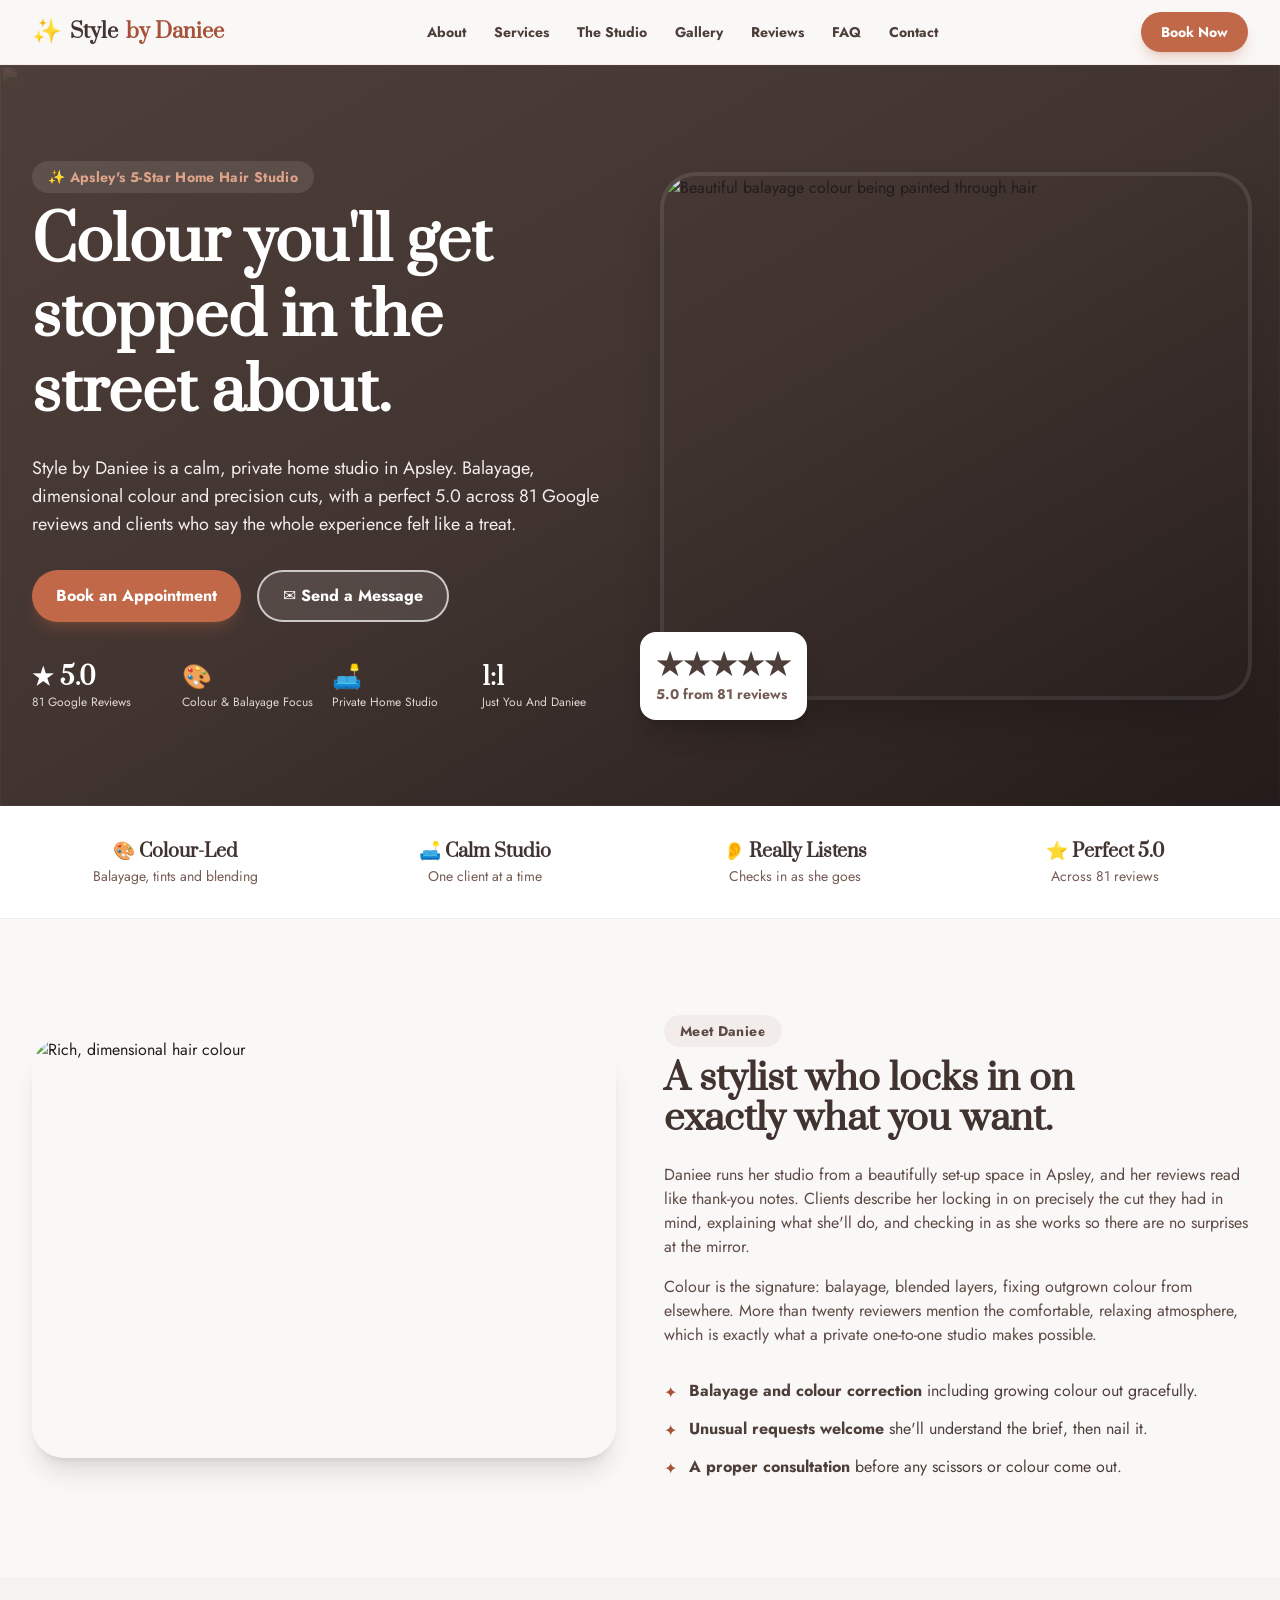
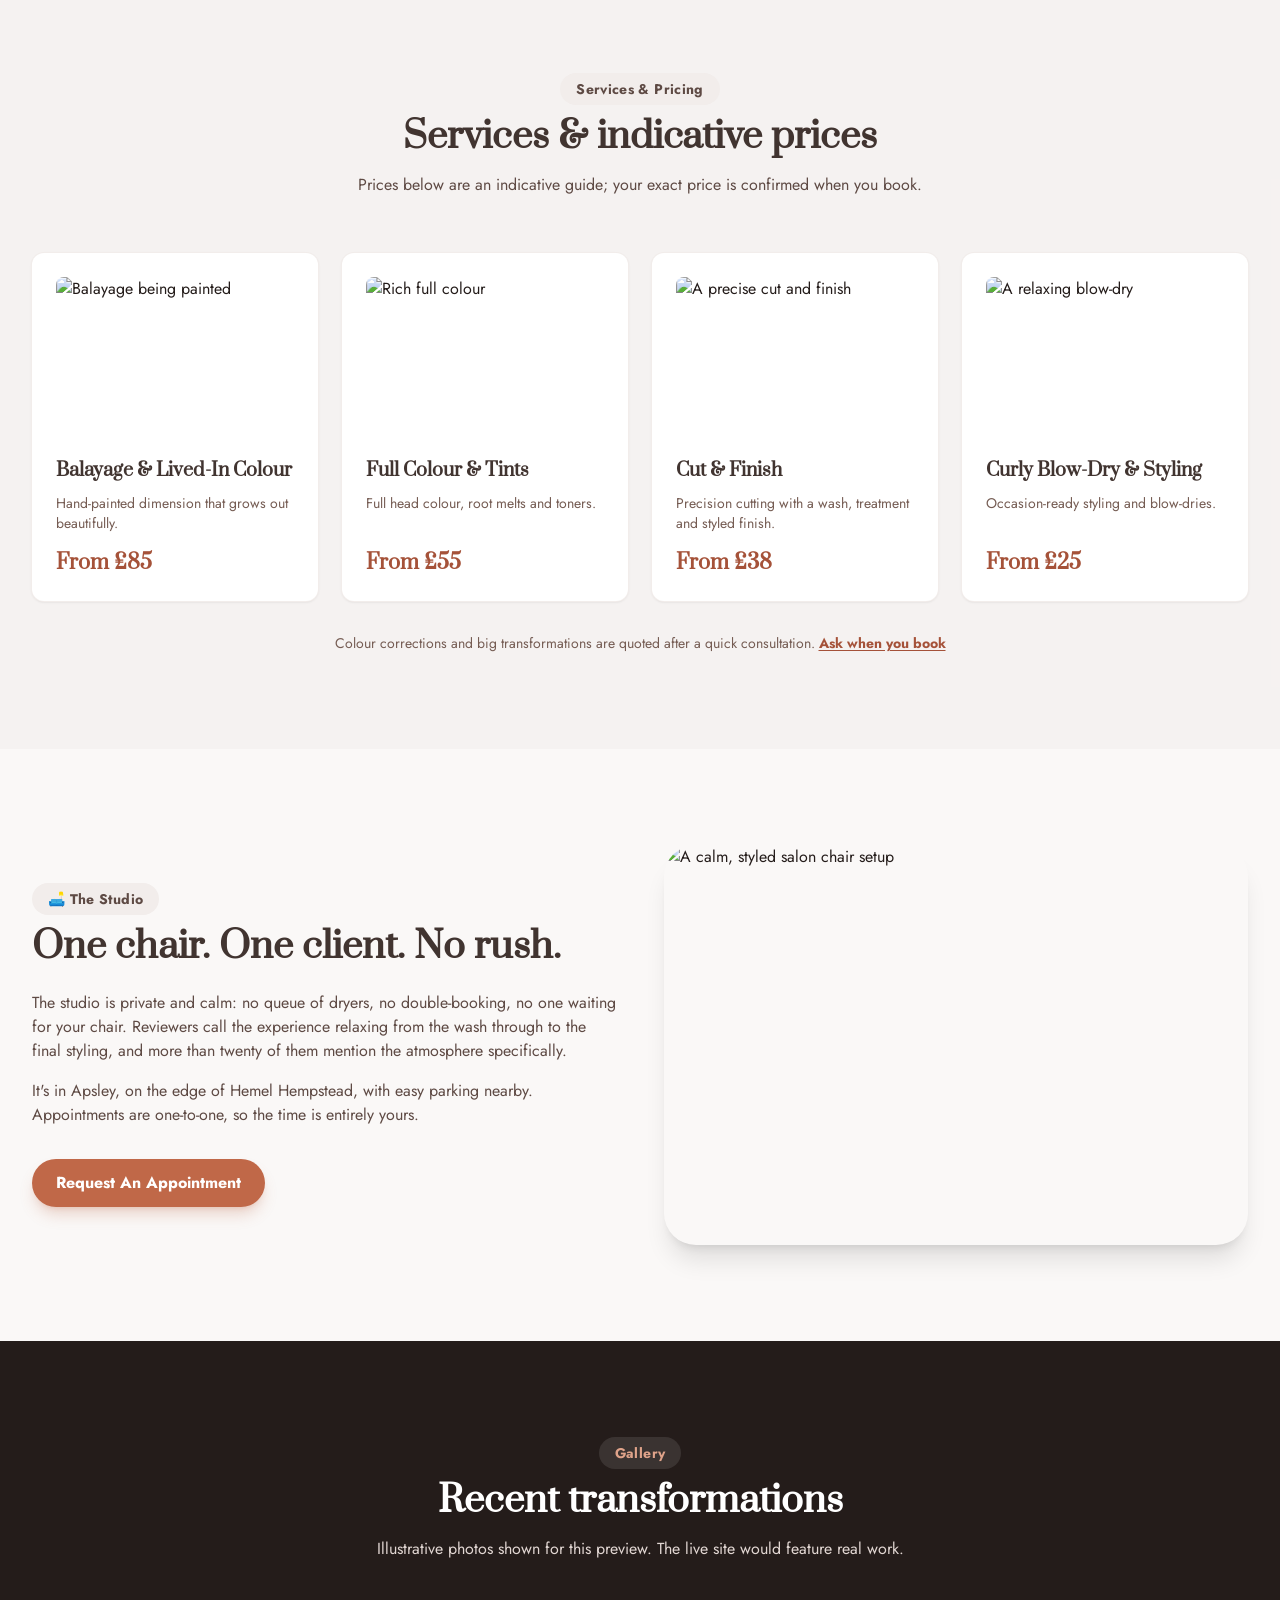
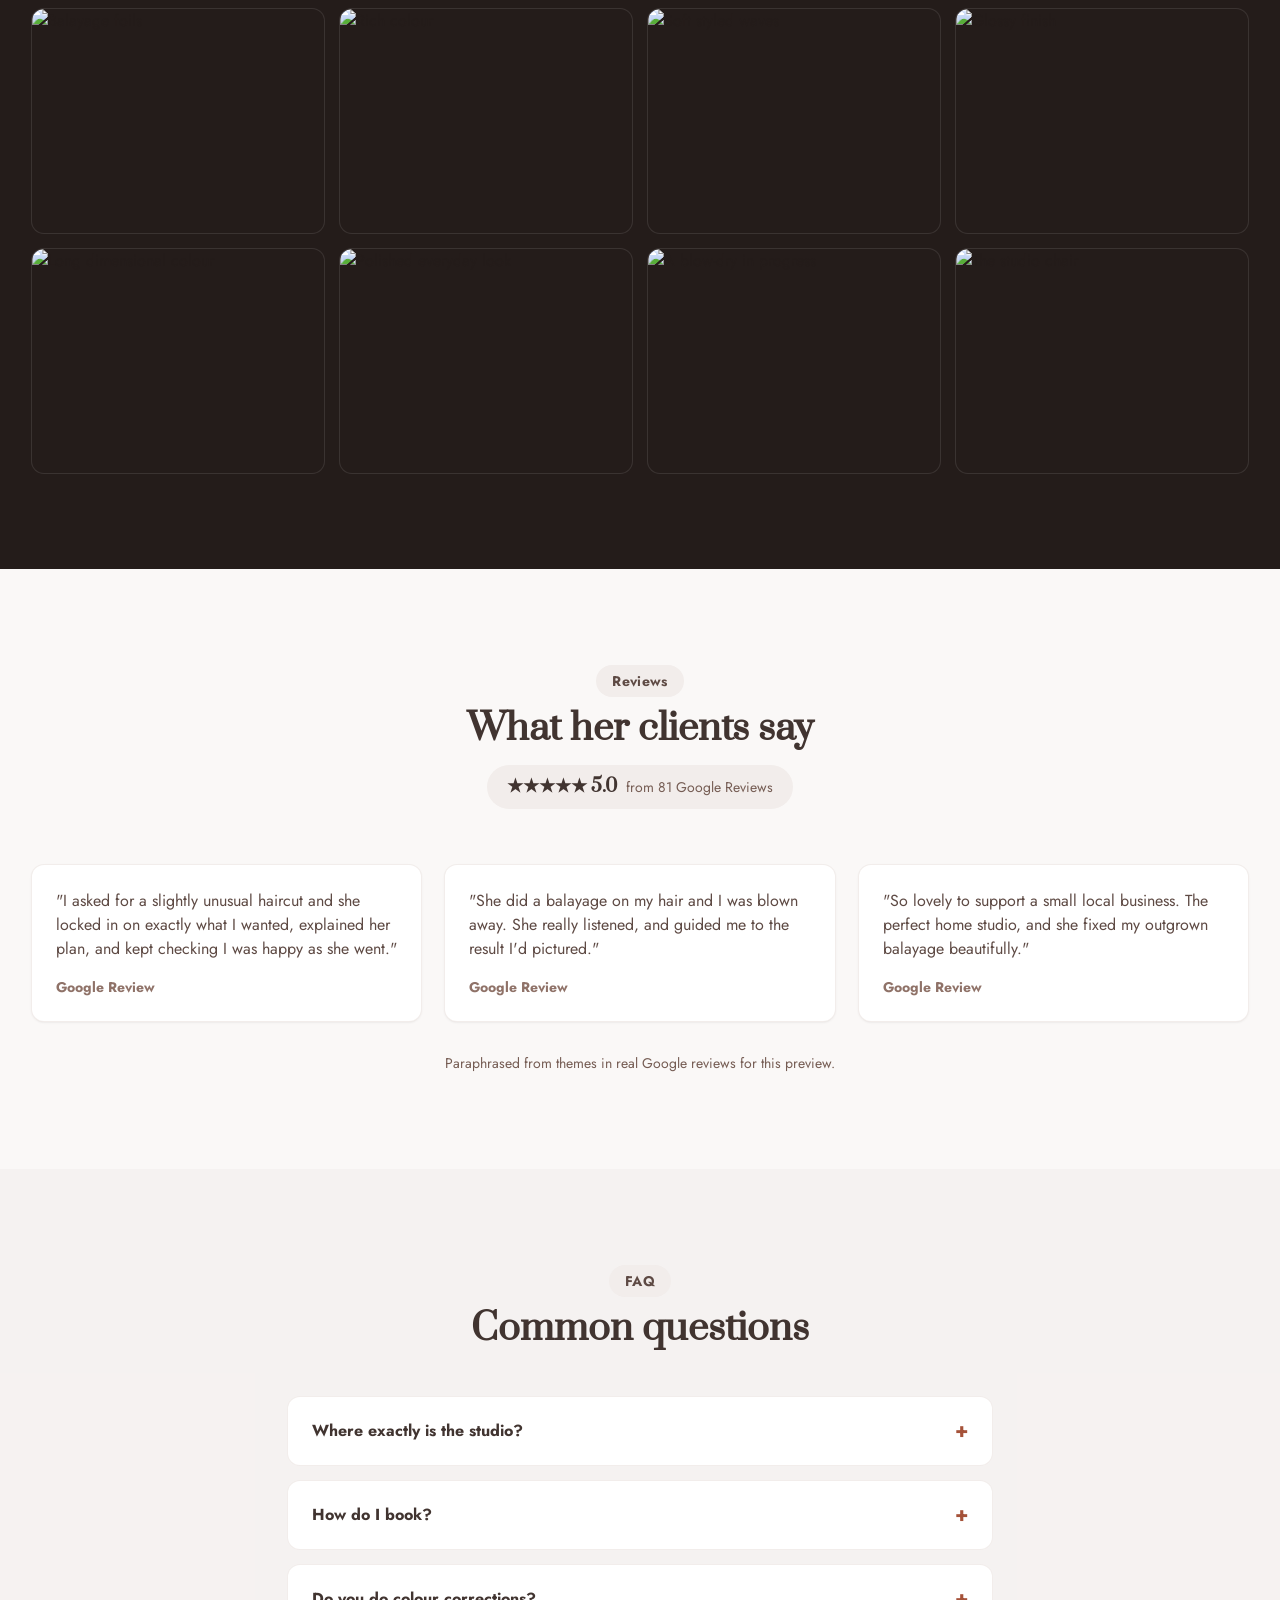
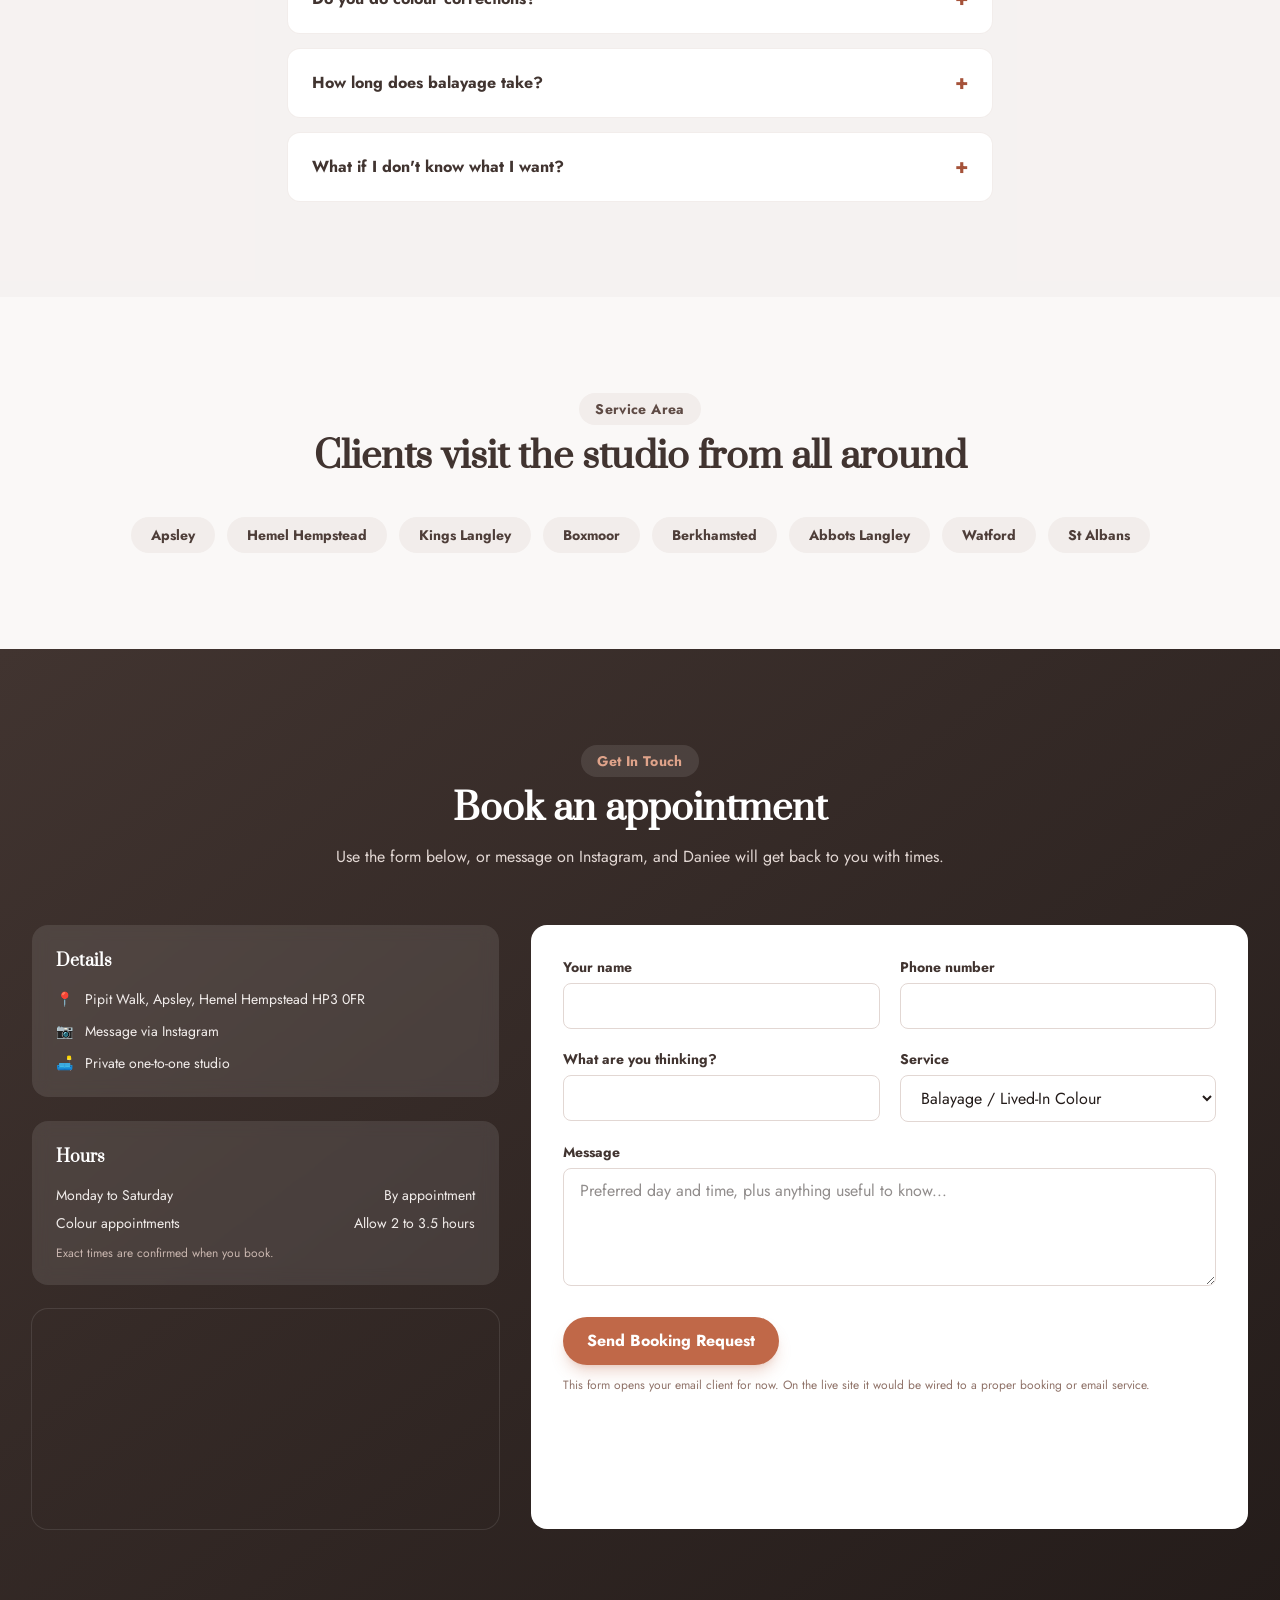
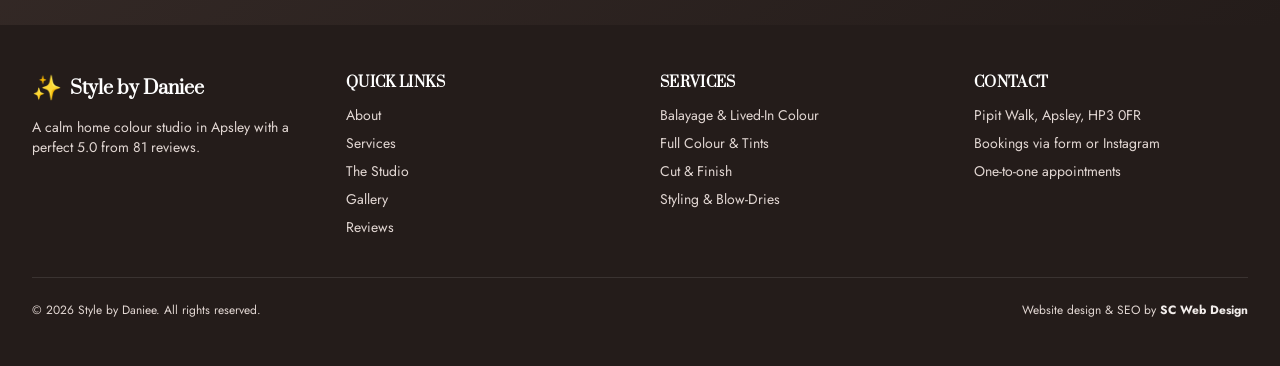
==== index.html @ 9a3f023f "style-by-daniee-hemel-site spec site: production and preview" ====
<!DOCTYPE html>
<html lang="en-GB">
<head>
<meta charset="UTF-8">
<meta name="viewport" content="width=device-width, initial-scale=1.0, viewport-fit=cover">
<meta name="theme-color" content="#faf8f7">
<title>Style by Daniee | Colour & Balayage Studio | Apsley, Hemel Hempstead</title>
<meta name="description" content="Style by Daniee is a calm home hair studio in Apsley, Hemel Hempstead. Balayage, colour and precision cuts with a perfect 5.0 from 81 Google reviews. Book your appointment.">
<link rel="canonical" href="https://www.stylebydaniee.co.uk/">

<meta property="og:type" content="business.business">
<meta property="og:title" content="Style by Daniee | Colour & Balayage Studio | Apsley, Hemel Hempstead">
<meta property="og:description" content="Style by Daniee is a calm home hair studio in Apsley, Hemel Hempstead. Balayage, colour and precision cuts with a perfect 5.0 from 81 Google reviews. Book your appointment.">
<meta property="og:image" content="https://images.unsplash.com/photo-1562322140-8baeececf3df?fm=jpg&q=80&w=1200&auto=format&fit=crop">
<meta property="og:url" content="https://www.stylebydaniee.co.uk/">
<meta property="og:locale" content="en_GB">
<meta property="og:site_name" content="Style by Daniee">
<meta name="twitter:card" content="summary_large_image">

<meta name="robots" content="index, follow">
<meta name="geo.placename" content="Hemel Hempstead">

<link rel="icon" href="data:image/svg+xml,%3Csvg xmlns='http://www.w3.org/2000/svg' viewBox='0 0 100 100'%3E%3Ctext y='.9em' font-size='90'%3E&#x2728;%3C/text%3E%3C/svg%3E">

<link rel="preconnect" href="https://fonts.googleapis.com">
<link rel="preconnect" href="https://fonts.gstatic.com" crossorigin>
<link href="https://fonts.googleapis.com/css2?family=Prata&family=Jost:wght@400;500;600&display=swap" rel="stylesheet">

<link rel="stylesheet" href="css/style.css">

<script type="application/ld+json">
{
  "@context": "https://schema.org",
  "@type": "LocalBusiness",
  "name": "Style by Daniee",
  "description": "Home hair studio in Apsley, Hemel Hempstead, specialising in balayage, colour and precision cutting.",
  "image": "https://images.unsplash.com/photo-1562322140-8baeececf3df?fm=jpg&q=80&w=1200&auto=format&fit=crop",
  "@id": "https://www.stylebydaniee.co.uk/",
  "url": "https://www.stylebydaniee.co.uk/",
  "priceRange": "££",
  "address": {
    "@type": "PostalAddress",
    "streetAddress": "Pipit Walk, Apsley",
    "addressLocality": "Hemel Hempstead",
    "addressRegion": "Hertfordshire",
    "postalCode": "HP3 0FR",
    "addressCountry": "GB"
  },
  "aggregateRating": {
    "@type": "AggregateRating",
    "ratingValue": "5.0",
    "reviewCount": "81"
  }
}
</script>
</head>
<body class="bg-brand-50 text-brand-950 antialiased">

<a href="#main" class="sr-only focus:not-sr-only focus:absolute focus:z-50 focus:m-3 focus:rounded-lg focus:bg-white focus:px-4 focus:py-2 focus:text-brand-700 focus:shadow-lg">Skip to content</a>

<header id="site-header" class="sticky top-0 z-40 border-b border-brand-100/80 bg-brand-50/90 backdrop-blur transition-shadow">
  <div class="mx-auto flex max-w-7xl items-center justify-between px-4 py-3 sm:px-6 lg:px-8">
    <a href="#main" class="flex items-center gap-2 font-display text-lg font-bold text-brand-900 sm:text-xl">
      <span aria-hidden="true" class="text-2xl">✨</span>
      Style <span class="text-accent-600">by Daniee</span>
    </a>

    <nav aria-label="Primary" class="hidden items-center gap-7 lg:flex">
      <a href="#about" class="text-sm font-bold text-brand-800 hover:text-accent-600">About</a>
      <a href="#services" class="text-sm font-bold text-brand-800 hover:text-accent-600">Services</a>
      <a href="#studio" class="text-sm font-bold text-brand-800 hover:text-accent-600">The Studio</a>
      <a href="#gallery" class="text-sm font-bold text-brand-800 hover:text-accent-600">Gallery</a>
      <a href="#reviews" class="text-sm font-bold text-brand-800 hover:text-accent-600">Reviews</a>
      <a href="#faq" class="text-sm font-bold text-brand-800 hover:text-accent-600">FAQ</a>
      <a href="#contact" class="text-sm font-bold text-brand-800 hover:text-accent-600">Contact</a>
    </nav>

    <div class="hidden items-center gap-3 lg:flex">
      
      <a href="#contact" class="btn-primary !px-5 !py-2.5 text-sm">Book Now</a>
    </div>

    <button id="menu-toggle" type="button" aria-controls="mobile-menu" aria-expanded="false" class="inline-flex items-center justify-center rounded-lg p-2 text-brand-900 lg:hidden" aria-label="Toggle navigation menu">
      <svg id="icon-open" xmlns="http://www.w3.org/2000/svg" class="h-7 w-7" fill="none" viewBox="0 0 24 24" stroke="currentColor" stroke-width="2"><path stroke-linecap="round" stroke-linejoin="round" d="M4 6h16M4 12h16M4 18h16" /></svg>
      <svg id="icon-close" xmlns="http://www.w3.org/2000/svg" class="hidden h-7 w-7" fill="none" viewBox="0 0 24 24" stroke="currentColor" stroke-width="2"><path stroke-linecap="round" stroke-linejoin="round" d="M6 18L18 6M6 6l12 12" /></svg>
    </button>
  </div>

  <div id="mobile-menu" class="hidden border-t border-brand-100 bg-brand-50 lg:hidden">
    <nav aria-label="Mobile" class="flex flex-col gap-1 px-4 py-3">
      <a href="#about" class="rounded-lg px-3 py-2.5 text-brand-900 hover:bg-brand-100">About</a>
      <a href="#services" class="rounded-lg px-3 py-2.5 text-brand-900 hover:bg-brand-100">Services</a>
      <a href="#studio" class="rounded-lg px-3 py-2.5 text-brand-900 hover:bg-brand-100">The Studio</a>
      <a href="#gallery" class="rounded-lg px-3 py-2.5 text-brand-900 hover:bg-brand-100">Gallery</a>
      <a href="#reviews" class="rounded-lg px-3 py-2.5 text-brand-900 hover:bg-brand-100">Reviews</a>
      <a href="#faq" class="rounded-lg px-3 py-2.5 text-brand-900 hover:bg-brand-100">FAQ</a>
      <a href="#contact" class="rounded-lg px-3 py-2.5 text-brand-900 hover:bg-brand-100">Contact</a>
      
      <a href="#contact" class="btn-primary mt-1 w-full">Book Now</a>
    </nav>
  </div>
</header>

<main id="main">

  <section class="relative overflow-hidden bg-gradient-to-br from-brand-800 via-brand-900 to-brand-950">
    <div class="absolute inset-0 opacity-20 mix-blend-overlay">
      <img src="https://images.unsplash.com/photo-1562322140-8baeececf3df?fm=jpg&q=80&w=1200&auto=format&fit=crop" alt="" class="h-full w-full object-cover" loading="eager">
    </div>
    <div class="relative mx-auto grid max-w-7xl gap-12 px-4 py-12 sm:px-6 sm:py-16 lg:grid-cols-2 lg:items-center lg:px-8 lg:py-24">
      <div>
        <p class="section-eyebrow !bg-white/10 !text-accent-300">✨ Apsley's 5-Star Home Hair Studio</p>
        <h1 class="font-display text-4xl font-bold leading-tight text-white sm:text-5xl lg:text-6xl">
          Colour you'll get stopped in the street about.
        </h1>
        <p class="mt-6 max-w-xl text-lg text-brand-100">
          Style by Daniee is a calm, private home studio in Apsley. Balayage, dimensional colour and precision cuts, with a perfect 5.0 across 81 Google reviews and clients who say the whole experience felt like a treat.
        </p>
        <div class="mt-8 flex flex-col gap-3 sm:flex-row sm:flex-wrap sm:gap-4">
          <a href="#contact" class="btn-primary">Book an Appointment</a>
          <a href="#contact" class="btn-secondary">✉️ Send a Message</a>
        </div>
        <div class="mt-8 overflow-hidden rounded-2xl shadow-2xl ring-2 ring-white/10 lg:hidden">
          <img src="https://images.unsplash.com/photo-1562322140-8baeececf3df?fm=jpg&q=80&w=1200&auto=format&fit=crop" alt="Beautiful balayage colour being painted through hair" class="h-52 w-full object-cover sm:h-64">
        </div>
        <dl class="mt-10 grid grid-cols-2 gap-4 sm:grid-cols-4">
          <div>
            <dd class="font-display text-2xl font-bold text-white">★ 5.0</dd>
            <dd class="text-xs text-brand-200">81 Google Reviews</dd>
          </div>
          <div>
            <dd class="font-display text-2xl font-bold text-white">🎨</dd>
            <dd class="text-xs text-brand-200">Colour & Balayage Focus</dd>
          </div>
          <div>
            <dd class="font-display text-2xl font-bold text-white">🛋️</dd>
            <dd class="text-xs text-brand-200">Private Home Studio</dd>
          </div>
          <div>
            <dd class="font-display text-2xl font-bold text-white">1:1</dd>
            <dd class="text-xs text-brand-200">Just You And Daniee</dd>
          </div>
        </dl>
      </div>
      <div class="relative hidden lg:block">
        <div class="overflow-hidden rounded-[2rem] shadow-2xl ring-4 ring-white/10">
          <img src="https://images.unsplash.com/photo-1562322140-8baeececf3df?fm=jpg&q=80&w=1200&auto=format&fit=crop" alt="Beautiful balayage colour being painted through hair" class="h-[520px] w-full object-cover">
        </div>
        <div class="absolute -bottom-6 -left-6 rounded-2xl bg-white p-4 shadow-xl">
          <p class="font-display text-3xl font-bold text-brand-800">★★★★★</p>
          <p class="text-sm font-bold text-brand-600">5.0 from 81 reviews</p>
        </div>
      </div>
    </div>
  </section>

  <section class="border-b border-brand-100 bg-white">
    <div class="mx-auto grid max-w-7xl grid-cols-2 gap-6 px-4 py-8 text-center sm:px-6 md:grid-cols-4 lg:px-8">
      <div>
        <p class="font-display text-lg font-bold text-brand-900">🎨 Colour-Led</p>
        <p class="text-sm text-brand-600">Balayage, tints and blending</p>
      </div>
      <div>
        <p class="font-display text-lg font-bold text-brand-900">🛋️ Calm Studio</p>
        <p class="text-sm text-brand-600">One client at a time</p>
      </div>
      <div>
        <p class="font-display text-lg font-bold text-brand-900">👂 Really Listens</p>
        <p class="text-sm text-brand-600">Checks in as she goes</p>
      </div>
      <div>
        <p class="font-display text-lg font-bold text-brand-900">⭐ Perfect 5.0</p>
        <p class="text-sm text-brand-600">Across 81 reviews</p>
      </div>
    </div>
  </section>

  <section id="about" class="py-16 sm:py-24">
    <div class="mx-auto grid max-w-7xl gap-12 px-4 sm:px-6 lg:grid-cols-2 lg:items-center lg:px-8">
      <div class="order-2 overflow-hidden rounded-[2rem] shadow-xl lg:order-1">
        <img src="https://images.unsplash.com/photo-1519699047748-de8e457a634e?fm=jpg&q=80&w=1200&auto=format&fit=crop" alt="Rich, dimensional hair colour" class="h-[420px] w-full object-cover" loading="lazy">
      </div>
      <div class="order-1 lg:order-2">
        <p class="section-eyebrow">Meet Daniee</p>
        <h2 class="font-display text-3xl font-bold text-brand-900 sm:text-4xl">A stylist who locks in on exactly what you want.</h2>
        <p class="mt-6 text-brand-700">Daniee runs her studio from a beautifully set-up space in Apsley, and her reviews read like thank-you notes. Clients describe her locking in on precisely the cut they had in mind, explaining what she'll do, and checking in as she works so there are no surprises at the mirror.</p>
        <p class="mt-4 text-brand-700">Colour is the signature: balayage, blended layers, fixing outgrown colour from elsewhere. More than twenty reviewers mention the comfortable, relaxing atmosphere, which is exactly what a private one-to-one studio makes possible.</p>
        <ul class="mt-8 space-y-3">
          <li class="flex items-start gap-3">
            <span class="mt-0.5 text-accent-600">✦</span>
            <span class="text-brand-800"><strong>Balayage and colour correction</strong> including growing colour out gracefully.</span>
          </li>
          <li class="flex items-start gap-3">
            <span class="mt-0.5 text-accent-600">✦</span>
            <span class="text-brand-800"><strong>Unusual requests welcome</strong> she'll understand the brief, then nail it.</span>
          </li>
          <li class="flex items-start gap-3">
            <span class="mt-0.5 text-accent-600">✦</span>
            <span class="text-brand-800"><strong>A proper consultation</strong> before any scissors or colour come out.</span>
          </li>
        </ul>
      </div>
    </div>
  </section>

  <section id="services" class="bg-brand-100/50 py-16 sm:py-24">
    <div class="mx-auto max-w-7xl px-4 sm:px-6 lg:px-8">
      <div class="mx-auto max-w-2xl text-center">
        <p class="section-eyebrow">Services &amp; Pricing</p>
        <h2 class="font-display text-3xl font-bold text-brand-900 sm:text-4xl">Services &amp; indicative prices</h2>
        <p class="mt-4 text-brand-700">Prices below are an indicative guide; your exact price is confirmed when you book.</p>
      </div>
      <div class="mt-14 grid gap-6 sm:grid-cols-2 lg:grid-cols-4">
        <article class="card flex flex-col">
          <img src="https://images.unsplash.com/photo-1562322140-8baeececf3df?fm=jpg&q=80&w=600&auto=format&fit=crop" alt="Balayage being painted" class="mb-5 h-40 w-full rounded-lg object-cover" loading="lazy">
          <h3 class="font-display text-lg font-bold text-brand-900">Balayage & Lived-In Colour</h3>
          <p class="mt-2 flex-1 text-sm text-brand-600">Hand-painted dimension that grows out beautifully.</p>
          <p class="mt-4 font-display text-xl font-bold text-accent-600">From £85</p>
        </article>
        <article class="card flex flex-col">
          <img src="https://images.unsplash.com/photo-1519699047748-de8e457a634e?fm=jpg&q=80&w=600&auto=format&fit=crop" alt="Rich full colour" class="mb-5 h-40 w-full rounded-lg object-cover" loading="lazy">
          <h3 class="font-display text-lg font-bold text-brand-900">Full Colour & Tints</h3>
          <p class="mt-2 flex-1 text-sm text-brand-600">Full head colour, root melts and toners.</p>
          <p class="mt-4 font-display text-xl font-bold text-accent-600">From £55</p>
        </article>
        <article class="card flex flex-col">
          <img src="https://images.unsplash.com/photo-1595944024804-733665a112db?fm=jpg&q=80&w=600&auto=format&fit=crop" alt="A precise cut and finish" class="mb-5 h-40 w-full rounded-lg object-cover" loading="lazy">
          <h3 class="font-display text-lg font-bold text-brand-900">Cut & Finish</h3>
          <p class="mt-2 flex-1 text-sm text-brand-600">Precision cutting with a wash, treatment and styled finish.</p>
          <p class="mt-4 font-display text-xl font-bold text-accent-600">From £38</p>
        </article>
        <article class="card flex flex-col">
          <img src="https://images.unsplash.com/photo-1492106087820-71f1a00d2b11?fm=jpg&q=80&w=600&auto=format&fit=crop" alt="A relaxing blow-dry" class="mb-5 h-40 w-full rounded-lg object-cover" loading="lazy">
          <h3 class="font-display text-lg font-bold text-brand-900">Curly Blow-Dry & Styling</h3>
          <p class="mt-2 flex-1 text-sm text-brand-600">Occasion-ready styling and blow-dries.</p>
          <p class="mt-4 font-display text-xl font-bold text-accent-600">From £25</p>
        </article>
      </div>
      <p class="mt-8 text-center text-sm text-brand-600">Colour corrections and big transformations are quoted after a quick consultation. <a href="#contact" class="font-bold text-accent-600 underline underline-offset-2">Ask when you book</a></p>
    </div>
  </section>

  <section id="studio" class="py-16 sm:py-24">
    <div class="mx-auto grid max-w-7xl gap-12 px-4 sm:px-6 lg:grid-cols-2 lg:items-center lg:px-8">
      <div>
        <p class="section-eyebrow">🛋️ The Studio</p>
        <h2 class="font-display text-3xl font-bold text-brand-900 sm:text-4xl">One chair. One client. No rush.</h2>
        <p class="mt-6 text-brand-700">The studio is private and calm: no queue of dryers, no double-booking, no one waiting for your chair. Reviewers call the experience relaxing from the wash through to the final styling, and more than twenty of them mention the atmosphere specifically.</p>
        <p class="mt-4 text-brand-700">It's in Apsley, on the edge of Hemel Hempstead, with easy parking nearby. Appointments are one-to-one, so the time is entirely yours.</p>
        <a href="#contact" class="btn-primary mt-8">Request An Appointment</a>
      </div>
      <div class="overflow-hidden rounded-[2rem] shadow-xl">
        <img src="https://images.unsplash.com/photo-1633681926022-84c23e8cb2d6?fm=jpg&q=80&w=1200&auto=format&fit=crop" alt="A calm, styled salon chair setup" class="h-[400px] w-full object-cover" loading="lazy">
      </div>
    </div>
  </section>

  <section id="gallery" class="bg-brand-950 py-16 sm:py-24">
    <div class="mx-auto max-w-7xl px-4 sm:px-6 lg:px-8">
      <div class="mx-auto max-w-2xl text-center">
        <p class="section-eyebrow !bg-white/10 !text-accent-300">Gallery</p>
        <h2 class="font-display text-3xl font-bold text-white sm:text-4xl">Recent transformations</h2>
        <p class="mt-4 text-brand-200">Illustrative photos shown for this preview. The live site would feature real work.</p>
      </div>
      <div class="mt-12 grid grid-cols-2 gap-4 sm:grid-cols-3 lg:grid-cols-4">
        <img src="https://images.unsplash.com/photo-1562322140-8baeececf3df?fm=jpg&q=75&w=500&auto=format&fit=crop" alt="Balayage foils" class="h-48 w-full rounded-xl object-cover ring-1 ring-white/10 transition hover:scale-[1.02] hover:opacity-90 sm:h-56" loading="lazy">
        <img src="https://images.unsplash.com/photo-1519699047748-de8e457a634e?fm=jpg&q=75&w=500&auto=format&fit=crop" alt="Rich colour" class="h-48 w-full rounded-xl object-cover ring-1 ring-white/10 transition hover:scale-[1.02] hover:opacity-90 sm:h-56" loading="lazy">
        <img src="https://images.unsplash.com/photo-1595944024804-733665a112db?fm=jpg&q=75&w=500&auto=format&fit=crop" alt="Soft styled waves" class="h-48 w-full rounded-xl object-cover ring-1 ring-white/10 transition hover:scale-[1.02] hover:opacity-90 sm:h-56" loading="lazy">
        <img src="https://images.unsplash.com/photo-1492106087820-71f1a00d2b11?fm=jpg&q=75&w=500&auto=format&fit=crop" alt="Glossy finish" class="h-48 w-full rounded-xl object-cover ring-1 ring-white/10 transition hover:scale-[1.02] hover:opacity-90 sm:h-56" loading="lazy">
        <img src="https://images.unsplash.com/photo-1523263685509-57c1d050d19b?fm=jpg&q=75&w=500&auto=format&fit=crop" alt="Long dimensional colour" class="h-48 w-full rounded-xl object-cover ring-1 ring-white/10 transition hover:scale-[1.02] hover:opacity-90 sm:h-56" loading="lazy">
        <img src="https://images.unsplash.com/photo-1487412947147-5cebf100ffc2?fm=jpg&q=75&w=500&auto=format&fit=crop" alt="Polished everyday look" class="h-48 w-full rounded-xl object-cover ring-1 ring-white/10 transition hover:scale-[1.02] hover:opacity-90 sm:h-56" loading="lazy">
        <img src="https://images.unsplash.com/photo-1492106087820-71f1a00d2b11?fm=jpg&q=75&w=500&auto=format&fit=crop" alt="A blow-dry in progress" class="h-48 w-full rounded-xl object-cover ring-1 ring-white/10 transition hover:scale-[1.02] hover:opacity-90 sm:h-56" loading="lazy">
        <img src="https://images.unsplash.com/photo-1633681926022-84c23e8cb2d6?fm=jpg&q=75&w=500&auto=format&fit=crop" alt="The studio chair" class="h-48 w-full rounded-xl object-cover ring-1 ring-white/10 transition hover:scale-[1.02] hover:opacity-90 sm:h-56" loading="lazy">
      </div>
    </div>
  </section>

  <section id="reviews" class="py-16 sm:py-24">
    <div class="mx-auto max-w-7xl px-4 sm:px-6 lg:px-8">
      <div class="mx-auto max-w-2xl text-center">
        <p class="section-eyebrow">Reviews</p>
        <h2 class="font-display text-3xl font-bold text-brand-900 sm:text-4xl">What her clients say</h2>
        <div class="mt-4 inline-flex items-center gap-2 rounded-full bg-brand-100 px-5 py-2">
          <span class="font-display text-lg font-bold text-brand-900">★★★★★ 5.0</span>
          <span class="text-sm text-brand-600">from 81 Google Reviews</span>
        </div>
      </div>
      <div class="mt-14 grid gap-6 lg:grid-cols-3">
        <blockquote class="card">
          <p class="text-brand-700">"I asked for a slightly unusual haircut and she locked in on exactly what I wanted, explained her plan, and kept checking I was happy as she went."</p>
          <footer class="mt-4 text-sm font-bold text-brand-500">Google Review</footer>
        </blockquote>
        <blockquote class="card">
          <p class="text-brand-700">"She did a balayage on my hair and I was blown away. She really listened, and guided me to the result I'd pictured."</p>
          <footer class="mt-4 text-sm font-bold text-brand-500">Google Review</footer>
        </blockquote>
        <blockquote class="card">
          <p class="text-brand-700">"So lovely to support a small local business. The perfect home studio, and she fixed my outgrown balayage beautifully."</p>
          <footer class="mt-4 text-sm font-bold text-brand-500">Google Review</footer>
        </blockquote>
      </div>
      <p class="mt-8 text-center text-sm text-brand-600">Paraphrased from themes in real Google reviews for this preview.</p>
    </div>
  </section>

  <section id="faq" class="bg-brand-100/50 py-16 sm:py-24">
    <div class="mx-auto max-w-3xl px-4 sm:px-6 lg:px-8">
      <div class="text-center">
        <p class="section-eyebrow">FAQ</p>
        <h2 class="font-display text-3xl font-bold text-brand-900 sm:text-4xl">Common questions</h2>
      </div>
      <div class="mt-12 space-y-4" id="faq-list">
        <div class="faq-item overflow-hidden rounded-xl bg-white ring-1 ring-brand-100">
          <button type="button" class="faq-trigger flex w-full items-center justify-between gap-4 px-6 py-5 text-left font-bold text-brand-900" aria-expanded="false">
            Where exactly is the studio?
            <span class="faq-icon shrink-0 text-xl text-accent-600">+</span>
          </button>
          <div class="faq-panel hidden px-6 pb-5 text-brand-600">In Apsley, Hemel Hempstead (HP3), a private home studio on Pipit Walk. Full directions come with your booking confirmation.</div>
        </div>
        <div class="faq-item overflow-hidden rounded-xl bg-white ring-1 ring-brand-100">
          <button type="button" class="faq-trigger flex w-full items-center justify-between gap-4 px-6 py-5 text-left font-bold text-brand-900" aria-expanded="false">
            How do I book?
            <span class="faq-icon shrink-0 text-xl text-accent-600">+</span>
          </button>
          <div class="faq-panel hidden px-6 pb-5 text-brand-600">Send a message through the form below or via Instagram, with a photo of your hair and what you're after. Daniee will come back with options and times.</div>
        </div>
        <div class="faq-item overflow-hidden rounded-xl bg-white ring-1 ring-brand-100">
          <button type="button" class="faq-trigger flex w-full items-center justify-between gap-4 px-6 py-5 text-left font-bold text-brand-900" aria-expanded="false">
            Do you do colour corrections?
            <span class="faq-icon shrink-0 text-xl text-accent-600">+</span>
          </button>
          <div class="faq-panel hidden px-6 pb-5 text-brand-600">Yes, including fixing outgrown colour and blending grown-out balayage. Big corrections start with a consultation so the plan and price are clear.</div>
        </div>
        <div class="faq-item overflow-hidden rounded-xl bg-white ring-1 ring-brand-100">
          <button type="button" class="faq-trigger flex w-full items-center justify-between gap-4 px-6 py-5 text-left font-bold text-brand-900" aria-expanded="false">
            How long does balayage take?
            <span class="faq-icon shrink-0 text-xl text-accent-600">+</span>
          </button>
          <div class="faq-panel hidden px-6 pb-5 text-brand-600">Usually two to three and a half hours depending on length and the look. The studio is one-to-one, so the whole slot is yours.</div>
        </div>
        <div class="faq-item overflow-hidden rounded-xl bg-white ring-1 ring-brand-100">
          <button type="button" class="faq-trigger flex w-full items-center justify-between gap-4 px-6 py-5 text-left font-bold text-brand-900" aria-expanded="false">
            What if I don't know what I want?
            <span class="faq-icon shrink-0 text-xl text-accent-600">+</span>
          </button>
          <div class="faq-panel hidden px-6 pb-5 text-brand-600">That's fine. Bring inspiration photos or just describe the vibe. Reviewers repeatedly mention Daniee understanding the brief better than they explained it.</div>
        </div>
      </div>
    </div>
  </section>

  <section class="py-16 sm:py-24">
    <div class="mx-auto max-w-7xl px-4 sm:px-6 lg:px-8">
      <div class="mx-auto max-w-2xl text-center">
        <p class="section-eyebrow">Service Area</p>
        <h2 class="font-display text-3xl font-bold text-brand-900 sm:text-4xl">Clients visit the studio from all around</h2>
      </div>
      <div class="mt-10 flex flex-wrap justify-center gap-3">
        <span class="rounded-full bg-brand-100 px-5 py-2 text-sm font-bold text-brand-800">Apsley</span>
        <span class="rounded-full bg-brand-100 px-5 py-2 text-sm font-bold text-brand-800">Hemel Hempstead</span>
        <span class="rounded-full bg-brand-100 px-5 py-2 text-sm font-bold text-brand-800">Kings Langley</span>
        <span class="rounded-full bg-brand-100 px-5 py-2 text-sm font-bold text-brand-800">Boxmoor</span>
        <span class="rounded-full bg-brand-100 px-5 py-2 text-sm font-bold text-brand-800">Berkhamsted</span>
        <span class="rounded-full bg-brand-100 px-5 py-2 text-sm font-bold text-brand-800">Abbots Langley</span>
        <span class="rounded-full bg-brand-100 px-5 py-2 text-sm font-bold text-brand-800">Watford</span>
        <span class="rounded-full bg-brand-100 px-5 py-2 text-sm font-bold text-brand-800">St Albans</span>
      </div>
    </div>
  </section>

  <section id="contact" class="bg-gradient-to-br from-brand-900 to-brand-950 py-16 sm:py-24">
    <div class="mx-auto max-w-7xl px-4 sm:px-6 lg:px-8">
      <div class="mx-auto max-w-2xl text-center">
        <p class="section-eyebrow !bg-white/10 !text-accent-300">Get In Touch</p>
        <h2 class="font-display text-3xl font-bold text-white sm:text-4xl">Book an appointment</h2>
        <p class="mt-4 text-brand-200">Use the form below, or message on Instagram, and Daniee will get back to you with times.</p>
      </div>

      <div class="mt-14 grid gap-8 lg:grid-cols-5">
        <div class="lg:col-span-2 space-y-6">
          <div class="rounded-2xl bg-white/10 p-6 backdrop-blur">
            <h3 class="font-display font-bold text-white">Details</h3>
            <ul class="mt-4 space-y-3 text-sm text-brand-100">
              <li class="flex gap-3"><span aria-hidden="true">📍</span><span>Pipit Walk, Apsley, Hemel Hempstead HP3 0FR</span></li>
              <li class="flex gap-3"><span aria-hidden="true">📷</span><span>Message via Instagram</span></li>
              <li class="flex gap-3"><span aria-hidden="true">🛋️</span><span>Private one-to-one studio</span></li>
            </ul>
          </div>
          <div class="rounded-2xl bg-white/10 p-6 backdrop-blur">
            <h3 class="font-display font-bold text-white">Hours</h3>
            <dl class="mt-4 space-y-2 text-sm text-brand-100">
              <div class="flex justify-between"><dt>Monday to Saturday</dt><dd>By appointment</dd></div>
              <div class="flex justify-between"><dt>Colour appointments</dt><dd>Allow 2 to 3.5 hours</dd></div>
            </dl>
            <p class="mt-3 text-xs text-brand-300">Exact times are confirmed when you book.</p>
          </div>
          <div class="overflow-hidden rounded-2xl ring-1 ring-white/10">
            <iframe
              title="Map showing Style by Daniee in Apsley"
              src="https://www.google.com/maps?q=Pipit+Walk,+Apsley,+Hemel+Hempstead,+HP3+0FR&output=embed"
              width="100%" height="220" style="border:0" loading="lazy" referrerpolicy="no-referrer-when-downgrade"></iframe>
          </div>
        </div>

        <form class="lg:col-span-3 rounded-2xl bg-white p-6 sm:p-8" action="mailto:hello@stylebydaniee.co.uk" method="post" enctype="text/plain">
          <div class="grid gap-5 sm:grid-cols-2">
            <div>
              <label for="name" class="block text-sm font-bold text-brand-900">Your name</label>
              <input type="text" id="name" name="name" required class="mt-1.5 w-full rounded-lg border border-brand-200 px-4 py-2.5 text-brand-950 focus:border-brand-500 focus:outline-none focus:ring-2 focus:ring-brand-200">
            </div>
            <div>
              <label for="phone" class="block text-sm font-bold text-brand-900">Phone number</label>
              <input type="tel" id="phone" name="phone" required class="mt-1.5 w-full rounded-lg border border-brand-200 px-4 py-2.5 text-brand-950 focus:border-brand-500 focus:outline-none focus:ring-2 focus:ring-brand-200">
            </div>
            <div>
              <label for="detail" class="block text-sm font-bold text-brand-900">What are you thinking?</label>
              <input type="text" id="detail" name="detail" class="mt-1.5 w-full rounded-lg border border-brand-200 px-4 py-2.5 text-brand-950 focus:border-brand-500 focus:outline-none focus:ring-2 focus:ring-brand-200">
            </div>
            <div>
              <label for="service" class="block text-sm font-bold text-brand-900">Service</label>
              <select id="service" name="service" class="mt-1.5 w-full rounded-lg border border-brand-200 px-4 py-2.5 text-brand-950 focus:border-brand-500 focus:outline-none focus:ring-2 focus:ring-brand-200">
                <option>Balayage / Lived-In Colour</option>
                <option>Full Colour / Tint</option>
                <option>Cut & Finish</option>
                <option>Blow-Dry / Styling</option>
                <option>Colour correction (needs consult)</option>
              </select>
            </div>
            <div class="sm:col-span-2">
              <label for="message" class="block text-sm font-bold text-brand-900">Message</label>
              <textarea id="message" name="message" rows="4" class="mt-1.5 w-full rounded-lg border border-brand-200 px-4 py-2.5 text-brand-950 focus:border-brand-500 focus:outline-none focus:ring-2 focus:ring-brand-200" placeholder="Preferred day and time, plus anything useful to know..."></textarea>
            </div>
          </div>
          <button type="submit" class="btn-primary mt-6 w-full sm:w-auto">Send Booking Request</button>
          <p class="mt-3 text-xs text-brand-500">This form opens your email client for now. On the live site it would be wired to a proper booking or email service.</p>
        </form>
      </div>
    </div>
  </section>

</main>

<footer class="bg-brand-950 pt-12 pb-28 text-brand-200 lg:pb-12">
  <div class="mx-auto max-w-7xl px-4 sm:px-6 lg:px-8">
    <div class="grid gap-10 sm:grid-cols-2 lg:grid-cols-4">
      <div>
        <a href="#main" class="flex items-center gap-2 font-display text-lg font-bold text-white">
          <span aria-hidden="true" class="text-2xl">✨</span> Style by Daniee
        </a>
        <p class="mt-3 text-sm">A calm home colour studio in Apsley with a perfect 5.0 from 81 reviews.</p>
      </div>
      <div>
        <h3 class="font-display text-sm font-bold uppercase tracking-wide text-white">Quick Links</h3>
        <ul class="mt-3 space-y-2 text-sm">
          <li><a href="#about" class="hover:text-white">About</a></li>
          <li><a href="#services" class="hover:text-white">Services</a></li>
          <li><a href="#studio" class="hover:text-white">The Studio</a></li>
          <li><a href="#gallery" class="hover:text-white">Gallery</a></li>
          <li><a href="#reviews" class="hover:text-white">Reviews</a></li>
        </ul>
      </div>
      <div>
        <h3 class="font-display text-sm font-bold uppercase tracking-wide text-white">Services</h3>
        <ul class="mt-3 space-y-2 text-sm">
          <li>Balayage & Lived-In Colour</li>
          <li>Full Colour & Tints</li>
          <li>Cut & Finish</li>
          <li>Styling & Blow-Dries</li>
        </ul>
      </div>
      <div>
        <h3 class="font-display text-sm font-bold uppercase tracking-wide text-white">Contact</h3>
        <ul class="mt-3 space-y-2 text-sm">
          <li>Pipit Walk, Apsley, HP3 0FR</li>
          <li>Bookings via form or Instagram</li>
          <li>One-to-one appointments</li>
        </ul>
      </div>
    </div>
    <div class="mt-10 flex flex-col items-center justify-between gap-4 border-t border-white/10 pt-6 text-xs sm:flex-row">
      <p>© <span id="year"></span> Style by Daniee. All rights reserved.</p>
      <p>Website design &amp; SEO by <span class="font-bold text-brand-100">SC Web Design</span></p>
    </div>
  </div>
</footer>

<div id="mobile-cta" class="fixed inset-x-0 bottom-0 z-50 translate-y-full transition-transform duration-300 lg:hidden">
  <div class="mx-3 mb-[calc(0.75rem+env(safe-area-inset-bottom))] flex gap-2 rounded-2xl border border-brand-100 bg-white/95 p-2 shadow-2xl shadow-brand-950/25 backdrop-blur">
    <a href="#contact" class="flex flex-1 items-center justify-center gap-2 rounded-xl border-2 border-brand-200 px-4 py-3 text-sm font-bold text-brand-900 transition active:scale-[0.98]">✉️ Message</a>
    <a href="#contact" class="flex flex-1 items-center justify-center gap-2 rounded-xl bg-accent-500 px-4 py-3 text-sm font-bold text-white shadow-lg shadow-accent-500/30 transition active:scale-[0.98]">Book Now</a>
  </div>
</div>

<script src="js/main.js"></script>
</body>
</html>
---- css/style.css ----
/*! tailwindcss v4.3.3 | MIT License | https://tailwindcss.com */
@layer properties{@supports (((-webkit-hyphens:none)) and (not (margin-trim:inline))) or ((-moz-orient:inline) and (not (color:rgb(from red r g b)))){*,:before,:after,::backdrop{--tw-translate-x:0;--tw-translate-y:0;--tw-translate-z:0;--tw-space-y-reverse:0;--tw-border-style:solid;--tw-gradient-position:initial;--tw-gradient-from:#0000;--tw-gradient-via:#0000;--tw-gradient-to:#0000;--tw-gradient-stops:initial;--tw-gradient-via-stops:initial;--tw-gradient-from-position:0%;--tw-gradient-via-position:50%;--tw-gradient-to-position:100%;--tw-leading:initial;--tw-font-weight:initial;--tw-tracking:initial;--tw-shadow:0 0 #0000;--tw-shadow-color:initial;--tw-shadow-alpha:100%;--tw-inset-shadow:0 0 #0000;--tw-inset-shadow-color:initial;--tw-inset-shadow-alpha:100%;--tw-ring-color:initial;--tw-ring-shadow:0 0 #0000;--tw-inset-ring-color:initial;--tw-inset-ring-shadow:0 0 #0000;--tw-ring-inset:initial;--tw-ring-offset-width:0px;--tw-ring-offset-color:#fff;--tw-ring-offset-shadow:0 0 #0000;--tw-backdrop-blur:initial;--tw-backdrop-brightness:initial;--tw-backdrop-contrast:initial;--tw-backdrop-grayscale:initial;--tw-backdrop-hue-rotate:initial;--tw-backdrop-invert:initial;--tw-backdrop-opacity:initial;--tw-backdrop-saturate:initial;--tw-backdrop-sepia:initial;--tw-duration:initial;--tw-outline-style:solid}}}@layer theme{:root,:host{--font-sans:"Jost", ui-sans-serif, system-ui, sans-serif;--font-mono:ui-monospace, SFMono-Regular, Menlo, Monaco, Consolas, "Liberation Mono", "Courier New", monospace;--color-white:#fff;--spacing:.25rem;--container-xl:36rem;--container-2xl:42rem;--container-3xl:48rem;--container-7xl:80rem;--text-xs:.75rem;--text-xs--line-height:calc(1 / .75);--text-sm:.875rem;--text-sm--line-height:calc(1.25 / .875);--text-lg:1.125rem;--text-lg--line-height:calc(1.75 / 1.125);--text-xl:1.25rem;--text-xl--line-height:calc(1.75 / 1.25);--text-2xl:1.5rem;--text-2xl--line-height:calc(2 / 1.5);--text-3xl:1.875rem;--text-3xl--line-height:calc(2.25 / 1.875);--text-4xl:2.25rem;--text-4xl--line-height:calc(2.5 / 2.25);--text-5xl:3rem;--text-5xl--line-height:1;--text-6xl:3.75rem;--text-6xl--line-height:1;--font-weight-bold:700;--tracking-wide:.025em;--leading-tight:1.25;--radius-lg:.5rem;--radius-xl:.75rem;--radius-2xl:1rem;--default-transition-duration:.15s;--default-transition-timing-function:cubic-bezier(.4, 0, .2, 1);--default-font-family:var(--font-sans);--default-mono-font-family:var(--font-mono);--font-display:"Prata", Georgia, ui-serif, serif;--color-brand-50:#faf8f7;--color-brand-100:#f2edeb;--color-brand-200:#e2d7d3;--color-brand-300:#c9b6af;--color-brand-500:#8f7268;--color-brand-600:#755c53;--color-brand-700:#5e4a44;--color-brand-800:#4e3e39;--color-brand-900:#413430;--color-brand-950:#241c1a;--color-accent-300:#dfa38a;--color-accent-500:#c06848;--color-accent-600:#a55239}}@layer base{*,:after,:before,::backdrop{box-sizing:border-box;border:0 solid;margin:0;padding:0}::file-selector-button{box-sizing:border-box;border:0 solid;margin:0;padding:0}html,:host{-webkit-text-size-adjust:100%;tab-size:4;line-height:1.5;font-family:var(--default-font-family,-apple-system, BlinkMacSystemFont, "Segoe UI", Roboto, "Helvetica Neue", "Noto Sans", Arial, sans-serif, "Apple Color Emoji", "Segoe UI Emoji", "Segoe UI Symbol", "Noto Color Emoji");font-feature-settings:var(--default-font-feature-settings,normal);font-variation-settings:var(--default-font-variation-settings,normal);-webkit-tap-highlight-color:transparent}hr{height:0;color:inherit;border-top-width:1px}abbr:where([title]){-webkit-text-decoration:underline dotted;text-decoration:underline dotted}h1,h2,h3,h4,h5,h6{font-size:inherit;font-weight:inherit}a{color:inherit;-webkit-text-decoration:inherit;-webkit-text-decoration:inherit;-webkit-text-decoration:inherit;text-decoration:inherit}b,strong{font-weight:bolder}code,kbd,samp,pre{font-family:var(--default-mono-font-family,ui-monospace, SFMono-Regular, Menlo, Monaco, Consolas, "Liberation Mono", "Courier New", monospace);font-feature-settings:var(--default-mono-font-feature-settings,normal);font-variation-settings:var(--default-mono-font-variation-settings,normal);font-size:1em}small{font-size:80%}sub,sup{vertical-align:baseline;font-size:75%;line-height:0;position:relative}sub{bottom:-.25em}sup{top:-.5em}table{text-indent:0;border-color:inherit;border-collapse:collapse}:-moz-focusring:where(:not(iframe)){outline:auto}progress{vertical-align:baseline}summary{display:list-item}ol,ul,menu{list-style:none}img,svg,video,canvas,audio,iframe,embed,object{vertical-align:middle;display:block}img,video{max-width:100%;height:auto}button,input,select,optgroup,textarea{font:inherit;font-feature-settings:inherit;font-variation-settings:inherit;letter-spacing:inherit;color:inherit;opacity:1;background-color:#0000;border-radius:0}::file-selector-button{font:inherit;font-feature-settings:inherit;font-variation-settings:inherit;letter-spacing:inherit;color:inherit;opacity:1;background-color:#0000;border-radius:0}:where(select:is([multiple],[size])) optgroup{font-weight:bolder}:where(select:is([multiple],[size])) optgroup option{padding-inline-start:20px}::file-selector-button{margin-inline-end:4px}::placeholder{opacity:1}@supports (not ((-webkit-appearance:-apple-pay-button))) or (contain-intrinsic-size:1px){::placeholder{color:currentColor}@supports (color:color-mix(in lab, red, red)){::placeholder{color:color-mix(in oklab, currentcolor 50%, transparent)}}}textarea{resize:vertical}::-webkit-search-decoration{-webkit-appearance:none}::-webkit-date-and-time-value{min-height:1lh;text-align:inherit}::-webkit-datetime-edit{display:inline-flex}::-webkit-datetime-edit-fields-wrapper{padding:0}::-webkit-datetime-edit{padding-block:0}::-webkit-datetime-edit-year-field{padding-block:0}::-webkit-datetime-edit-month-field{padding-block:0}::-webkit-datetime-edit-day-field{padding-block:0}::-webkit-datetime-edit-hour-field{padding-block:0}::-webkit-datetime-edit-minute-field{padding-block:0}::-webkit-datetime-edit-second-field{padding-block:0}::-webkit-datetime-edit-millisecond-field{padding-block:0}::-webkit-datetime-edit-meridiem-field{padding-block:0}::-webkit-calendar-picker-indicator{line-height:1}:-moz-ui-invalid{box-shadow:none}button,input:where([type=button],[type=reset],[type=submit]){appearance:button}::file-selector-button{appearance:button}::-webkit-inner-spin-button{height:auto}::-webkit-outer-spin-button{height:auto}[hidden]:where(:not([hidden=until-found])){display:none!important}html{scroll-behavior:smooth}body{font-family:var(--font-sans)}h1,h2,h3,h4,.font-display{font-family:var(--font-display)}h1,h2,h3{text-wrap:balance}}@layer components{.btn-primary{justify-content:center;align-items:center;gap:calc(var(--spacing) * 2);background-color:var(--color-accent-500);padding-inline:calc(var(--spacing) * 6);padding-block:calc(var(--spacing) * 3);--tw-font-weight:var(--font-weight-bold);font-weight:var(--font-weight-bold);color:var(--color-white);--tw-shadow:0 10px 15px -3px var(--tw-shadow-color,#0000001a), 0 4px 6px -4px var(--tw-shadow-color,#0000001a);box-shadow:var(--tw-inset-shadow), var(--tw-inset-ring-shadow), var(--tw-ring-offset-shadow), var(--tw-ring-shadow), var(--tw-shadow);--tw-shadow-color:#c0684840;border-radius:3.40282e38px;display:inline-flex}@supports (color:color-mix(in lab, red, red)){.btn-primary{--tw-shadow-color:color-mix(in oklab, color-mix(in oklab, var(--color-accent-500) 25%, transparent) var(--tw-shadow-alpha), transparent)}}.btn-primary{transition-property:color,background-color,border-color,outline-color,text-decoration-color,fill,stroke,--tw-gradient-from,--tw-gradient-via,--tw-gradient-to,opacity,box-shadow,transform,translate,scale,rotate,filter,-webkit-backdrop-filter,backdrop-filter,display,content-visibility,overlay,pointer-events;transition-timing-function:var(--tw-ease,var(--default-transition-timing-function));transition-duration:var(--tw-duration,var(--default-transition-duration))}@media (hover:hover){.btn-primary:hover{background-color:var(--color-accent-600);--tw-shadow:0 20px 25px -5px var(--tw-shadow-color,#0000001a), 0 8px 10px -6px var(--tw-shadow-color,#0000001a);box-shadow:var(--tw-inset-shadow), var(--tw-inset-ring-shadow), var(--tw-ring-offset-shadow), var(--tw-ring-shadow), var(--tw-shadow);--tw-shadow-color:#c068484d}@supports (color:color-mix(in lab, red, red)){.btn-primary:hover{--tw-shadow-color:color-mix(in oklab, color-mix(in oklab, var(--color-accent-500) 30%, transparent) var(--tw-shadow-alpha), transparent)}}}.btn-primary:focus-visible{outline-style:var(--tw-outline-style);outline-width:1px;outline-style:var(--tw-outline-style);outline-offset:2px;outline-width:2px;outline-color:var(--color-accent-600)}.btn-primary:active{scale:.98}.btn-secondary{justify-content:center;align-items:center;gap:calc(var(--spacing) * 2);border-style:var(--tw-border-style);border-width:2px;border-color:#ffffffb3;border-radius:3.40282e38px;display:inline-flex}@supports (color:color-mix(in lab, red, red)){.btn-secondary{border-color:color-mix(in oklab, var(--color-white) 70%, transparent)}}.btn-secondary{background-color:#ffffff1a}@supports (color:color-mix(in lab, red, red)){.btn-secondary{background-color:color-mix(in oklab, var(--color-white) 10%, transparent)}}.btn-secondary{padding-inline:calc(var(--spacing) * 6);padding-block:calc(var(--spacing) * 3);--tw-font-weight:var(--font-weight-bold);font-weight:var(--font-weight-bold);color:var(--color-white);--tw-backdrop-blur:blur(8px);-webkit-backdrop-filter:var(--tw-backdrop-blur,) var(--tw-backdrop-brightness,) var(--tw-backdrop-contrast,) var(--tw-backdrop-grayscale,) var(--tw-backdrop-hue-rotate,) var(--tw-backdrop-invert,) var(--tw-backdrop-opacity,) var(--tw-backdrop-saturate,) var(--tw-backdrop-sepia,);backdrop-filter:var(--tw-backdrop-blur,) var(--tw-backdrop-brightness,) var(--tw-backdrop-contrast,) var(--tw-backdrop-grayscale,) var(--tw-backdrop-hue-rotate,) var(--tw-backdrop-invert,) var(--tw-backdrop-opacity,) var(--tw-backdrop-saturate,) var(--tw-backdrop-sepia,);transition-property:color,background-color,border-color,outline-color,text-decoration-color,fill,stroke,--tw-gradient-from,--tw-gradient-via,--tw-gradient-to,opacity,box-shadow,transform,translate,scale,rotate,filter,-webkit-backdrop-filter,backdrop-filter,display,content-visibility,overlay,pointer-events;transition-timing-function:var(--tw-ease,var(--default-transition-timing-function));transition-duration:var(--tw-duration,var(--default-transition-duration))}@media (hover:hover){.btn-secondary:hover{background-color:#fff3}@supports (color:color-mix(in lab, red, red)){.btn-secondary:hover{background-color:color-mix(in oklab, var(--color-white) 20%, transparent)}}}.btn-secondary:focus-visible{outline-style:var(--tw-outline-style);outline-width:1px;outline-style:var(--tw-outline-style);outline-offset:2px;outline-width:2px;outline-color:var(--color-white)}.section-eyebrow{margin-bottom:calc(var(--spacing) * 3);align-items:center;gap:calc(var(--spacing) * 2);background-color:var(--color-brand-100);padding-inline:calc(var(--spacing) * 4);padding-block:calc(var(--spacing) * 1.5);font-size:var(--text-sm);line-height:var(--tw-leading,var(--text-sm--line-height));--tw-font-weight:var(--font-weight-bold);font-weight:var(--font-weight-bold);--tw-tracking:var(--tracking-wide);letter-spacing:var(--tracking-wide);color:var(--color-brand-700);border-radius:3.40282e38px;display:inline-flex}.card{border-radius:var(--radius-xl);background-color:var(--color-white);padding:calc(var(--spacing) * 6);--tw-shadow:0 1px 3px 0 var(--tw-shadow-color,#0000001a), 0 1px 2px -1px var(--tw-shadow-color,#0000001a);--tw-ring-shadow:var(--tw-ring-inset,) 0 0 0 calc(1px + var(--tw-ring-offset-width)) var(--tw-ring-color,currentcolor);box-shadow:var(--tw-inset-shadow), var(--tw-inset-ring-shadow), var(--tw-ring-offset-shadow), var(--tw-ring-shadow), var(--tw-shadow);--tw-ring-color:var(--color-brand-100);transition-property:color,background-color,border-color,outline-color,text-decoration-color,fill,stroke,--tw-gradient-from,--tw-gradient-via,--tw-gradient-to,opacity,box-shadow,transform,translate,scale,rotate,filter,-webkit-backdrop-filter,backdrop-filter,display,content-visibility,overlay,pointer-events;transition-timing-function:var(--tw-ease,var(--default-transition-timing-function));transition-duration:var(--tw-duration,var(--default-transition-duration))}@media (hover:hover){.card:hover{--tw-shadow:0 20px 25px -5px var(--tw-shadow-color,#0000001a), 0 8px 10px -6px var(--tw-shadow-color,#0000001a);box-shadow:var(--tw-inset-shadow), var(--tw-inset-ring-shadow), var(--tw-ring-offset-shadow), var(--tw-ring-shadow), var(--tw-shadow);--tw-shadow-color:#e2d7d366}@supports (color:color-mix(in lab, red, red)){.card:hover{--tw-shadow-color:color-mix(in oklab, color-mix(in oklab, var(--color-brand-200) 40%, transparent) var(--tw-shadow-alpha), transparent)}}}}@layer utilities{.sr-only{clip-path:inset(50%);white-space:nowrap;border-width:0;width:1px;height:1px;margin:-1px;padding:0;position:absolute;overflow:hidden}.absolute{position:absolute}.fixed{position:fixed}.relative{position:relative}.sticky{position:sticky}.inset-0{inset:0}.inset-x-0{inset-inline:0}.top-0{top:0}.-bottom-6{bottom:calc(var(--spacing) * -6)}.bottom-0{bottom:0}.-left-6{left:calc(var(--spacing) * -6)}.z-40{z-index:40}.z-50{z-index:50}.order-1{order:1}.order-2{order:2}.mx-3{margin-inline:calc(var(--spacing) * 3)}.mx-auto{margin-inline:auto}.mt-0\.5{margin-top:calc(var(--spacing) * .5)}.mt-1{margin-top:var(--spacing)}.mt-1\.5{margin-top:calc(var(--spacing) * 1.5)}.mt-2{margin-top:calc(var(--spacing) * 2)}.mt-3{margin-top:calc(var(--spacing) * 3)}.mt-4{margin-top:calc(var(--spacing) * 4)}.mt-6{margin-top:calc(var(--spacing) * 6)}.mt-8{margin-top:calc(var(--spacing) * 8)}.mt-10{margin-top:calc(var(--spacing) * 10)}.mt-12{margin-top:calc(var(--spacing) * 12)}.mt-14{margin-top:calc(var(--spacing) * 14)}.mb-5{margin-bottom:calc(var(--spacing) * 5)}.mb-\[calc\(0\.75rem\+env\(safe-area-inset-bottom\)\)\]{margin-bottom:calc(.75rem + env(safe-area-inset-bottom))}.block{display:block}.flex{display:flex}.grid{display:grid}.hidden{display:none}.inline-flex{display:inline-flex}.h-7{height:calc(var(--spacing) * 7)}.h-40{height:calc(var(--spacing) * 40)}.h-48{height:calc(var(--spacing) * 48)}.h-52{height:calc(var(--spacing) * 52)}.h-\[400px\]{height:400px}.h-\[420px\]{height:420px}.h-\[520px\]{height:520px}.h-full{height:100%}.w-7{width:calc(var(--spacing) * 7)}.w-full{width:100%}.max-w-2xl{max-width:var(--container-2xl)}.max-w-3xl{max-width:var(--container-3xl)}.max-w-7xl{max-width:var(--container-7xl)}.max-w-xl{max-width:var(--container-xl)}.flex-1{flex:1}.shrink-0{flex-shrink:0}.translate-y-full{--tw-translate-y:100%;translate:var(--tw-translate-x) var(--tw-translate-y)}.rotate-45{rotate:45deg}.grid-cols-2{grid-template-columns:repeat(2,minmax(0,1fr))}.flex-col{flex-direction:column}.flex-wrap{flex-wrap:wrap}.items-center{align-items:center}.items-start{align-items:flex-start}.justify-between{justify-content:space-between}.justify-center{justify-content:center}.gap-1{gap:var(--spacing)}.gap-2{gap:calc(var(--spacing) * 2)}.gap-3{gap:calc(var(--spacing) * 3)}.gap-4{gap:calc(var(--spacing) * 4)}.gap-5{gap:calc(var(--spacing) * 5)}.gap-6{gap:calc(var(--spacing) * 6)}.gap-7{gap:calc(var(--spacing) * 7)}.gap-8{gap:calc(var(--spacing) * 8)}.gap-10{gap:calc(var(--spacing) * 10)}.gap-12{gap:calc(var(--spacing) * 12)}:where(.space-y-2>:not(:last-child)){--tw-space-y-reverse:0;margin-block-start:calc(calc(var(--spacing) * 2) * var(--tw-space-y-reverse));margin-block-end:calc(calc(var(--spacing) * 2) * calc(1 - var(--tw-space-y-reverse)))}:where(.space-y-3>:not(:last-child)){--tw-space-y-reverse:0;margin-block-start:calc(calc(var(--spacing) * 3) * var(--tw-space-y-reverse));margin-block-end:calc(calc(var(--spacing) * 3) * calc(1 - var(--tw-space-y-reverse)))}:where(.space-y-4>:not(:last-child)){--tw-space-y-reverse:0;margin-block-start:calc(calc(var(--spacing) * 4) * var(--tw-space-y-reverse));margin-block-end:calc(calc(var(--spacing) * 4) * calc(1 - var(--tw-space-y-reverse)))}:where(.space-y-6>:not(:last-child)){--tw-space-y-reverse:0;margin-block-start:calc(calc(var(--spacing) * 6) * var(--tw-space-y-reverse));margin-block-end:calc(calc(var(--spacing) * 6) * calc(1 - var(--tw-space-y-reverse)))}.overflow-hidden{overflow:hidden}.rounded-2xl{border-radius:var(--radius-2xl)}.rounded-\[2rem\]{border-radius:2rem}.rounded-full{border-radius:3.40282e38px}.rounded-lg{border-radius:var(--radius-lg)}.rounded-xl{border-radius:var(--radius-xl)}.border{border-style:var(--tw-border-style);border-width:1px}.border-2{border-style:var(--tw-border-style);border-width:2px}.border-t{border-top-style:var(--tw-border-style);border-top-width:1px}.border-b{border-bottom-style:var(--tw-border-style);border-bottom-width:1px}.border-brand-100{border-color:var(--color-brand-100)}.border-brand-100\/80{border-color:#f2edebcc}@supports (color:color-mix(in lab, red, red)){.border-brand-100\/80{border-color:color-mix(in oklab, var(--color-brand-100) 80%, transparent)}}.border-brand-200{border-color:var(--color-brand-200)}.border-white\/10{border-color:#ffffff1a}@supports (color:color-mix(in lab, red, red)){.border-white\/10{border-color:color-mix(in oklab, var(--color-white) 10%, transparent)}}.\!bg-white\/10{background-color:#ffffff1a!important}@supports (color:color-mix(in lab, red, red)){.\!bg-white\/10{background-color:color-mix(in oklab, var(--color-white) 10%, transparent)!important}}.bg-accent-500{background-color:var(--color-accent-500)}.bg-brand-50{background-color:var(--color-brand-50)}.bg-brand-50\/90{background-color:#faf8f7e6}@supports (color:color-mix(in lab, red, red)){.bg-brand-50\/90{background-color:color-mix(in oklab, var(--color-brand-50) 90%, transparent)}}.bg-brand-100{background-color:var(--color-brand-100)}.bg-brand-100\/50{background-color:#f2edeb80}@supports (color:color-mix(in lab, red, red)){.bg-brand-100\/50{background-color:color-mix(in oklab, var(--color-brand-100) 50%, transparent)}}.bg-brand-950{background-color:var(--color-brand-950)}.bg-white{background-color:var(--color-white)}.bg-white\/10{background-color:#ffffff1a}@supports (color:color-mix(in lab, red, red)){.bg-white\/10{background-color:color-mix(in oklab, var(--color-white) 10%, transparent)}}.bg-white\/95{background-color:#fffffff2}@supports (color:color-mix(in lab, red, red)){.bg-white\/95{background-color:color-mix(in oklab, var(--color-white) 95%, transparent)}}.bg-gradient-to-br{--tw-gradient-position:to bottom right in oklab;background-image:linear-gradient(var(--tw-gradient-stops))}.from-brand-800{--tw-gradient-from:var(--color-brand-800);--tw-gradient-stops:var(--tw-gradient-via-stops,var(--tw-gradient-position), var(--tw-gradient-from) var(--tw-gradient-from-position), var(--tw-gradient-to) var(--tw-gradient-to-position))}.from-brand-900{--tw-gradient-from:var(--color-brand-900);--tw-gradient-stops:var(--tw-gradient-via-stops,var(--tw-gradient-position), var(--tw-gradient-from) var(--tw-gradient-from-position), var(--tw-gradient-to) var(--tw-gradient-to-position))}.via-brand-900{--tw-gradient-via:var(--color-brand-900);--tw-gradient-via-stops:var(--tw-gradient-position), var(--tw-gradient-from) var(--tw-gradient-from-position), var(--tw-gradient-via) var(--tw-gradient-via-position), var(--tw-gradient-to) var(--tw-gradient-to-position);--tw-gradient-stops:var(--tw-gradient-via-stops)}.to-brand-950{--tw-gradient-to:var(--color-brand-950);--tw-gradient-stops:var(--tw-gradient-via-stops,var(--tw-gradient-position), var(--tw-gradient-from) var(--tw-gradient-from-position), var(--tw-gradient-to) var(--tw-gradient-to-position))}.object-cover{object-fit:cover}.p-2{padding:calc(var(--spacing) * 2)}.p-4{padding:calc(var(--spacing) * 4)}.p-6{padding:calc(var(--spacing) * 6)}.\!px-5{padding-inline:calc(var(--spacing) * 5)!important}.px-3{padding-inline:calc(var(--spacing) * 3)}.px-4{padding-inline:calc(var(--spacing) * 4)}.px-5{padding-inline:calc(var(--spacing) * 5)}.px-6{padding-inline:calc(var(--spacing) * 6)}.\!py-2\.5{padding-block:calc(var(--spacing) * 2.5)!important}.py-2{padding-block:calc(var(--spacing) * 2)}.py-2\.5{padding-block:calc(var(--spacing) * 2.5)}.py-3{padding-block:calc(var(--spacing) * 3)}.py-5{padding-block:calc(var(--spacing) * 5)}.py-8{padding-block:calc(var(--spacing) * 8)}.py-12{padding-block:calc(var(--spacing) * 12)}.py-16{padding-block:calc(var(--spacing) * 16)}.pt-6{padding-top:calc(var(--spacing) * 6)}.pt-12{padding-top:calc(var(--spacing) * 12)}.pb-5{padding-bottom:calc(var(--spacing) * 5)}.pb-28{padding-bottom:calc(var(--spacing) * 28)}.text-center{text-align:center}.text-left{text-align:left}.font-display{font-family:var(--font-display)}.text-2xl{font-size:var(--text-2xl);line-height:var(--tw-leading,var(--text-2xl--line-height))}.text-3xl{font-size:var(--text-3xl);line-height:var(--tw-leading,var(--text-3xl--line-height))}.text-4xl{font-size:var(--text-4xl);line-height:var(--tw-leading,var(--text-4xl--line-height))}.text-lg{font-size:var(--text-lg);line-height:var(--tw-leading,var(--text-lg--line-height))}.text-sm{font-size:var(--text-sm);line-height:var(--tw-leading,var(--text-sm--line-height))}.text-xl{font-size:var(--text-xl);line-height:var(--tw-leading,var(--text-xl--line-height))}.text-xs{font-size:var(--text-xs);line-height:var(--tw-leading,var(--text-xs--line-height))}.leading-tight{--tw-leading:var(--leading-tight);line-height:var(--leading-tight)}.font-bold{--tw-font-weight:var(--font-weight-bold);font-weight:var(--font-weight-bold)}.tracking-wide{--tw-tracking:var(--tracking-wide);letter-spacing:var(--tracking-wide)}.\!text-accent-300{color:var(--color-accent-300)!important}.text-accent-600{color:var(--color-accent-600)}.text-brand-100{color:var(--color-brand-100)}.text-brand-200{color:var(--color-brand-200)}.text-brand-300{color:var(--color-brand-300)}.text-brand-500{color:var(--color-brand-500)}.text-brand-600{color:var(--color-brand-600)}.text-brand-700{color:var(--color-brand-700)}.text-brand-800{color:var(--color-brand-800)}.text-brand-900{color:var(--color-brand-900)}.text-brand-950{color:var(--color-brand-950)}.text-white{color:var(--color-white)}.uppercase{text-transform:uppercase}.underline{text-decoration-line:underline}.underline-offset-2{text-underline-offset:2px}.antialiased{-webkit-font-smoothing:antialiased;-moz-osx-font-smoothing:grayscale}.opacity-20{opacity:.2}.mix-blend-overlay{mix-blend-mode:overlay}.shadow{--tw-shadow:0 1px 3px 0 var(--tw-shadow-color,#0000001a), 0 1px 2px -1px var(--tw-shadow-color,#0000001a);box-shadow:var(--tw-inset-shadow), var(--tw-inset-ring-shadow), var(--tw-ring-offset-shadow), var(--tw-ring-shadow), var(--tw-shadow)}.shadow-2xl{--tw-shadow:0 25px 50px -12px var(--tw-shadow-color,#00000040);box-shadow:var(--tw-inset-shadow), var(--tw-inset-ring-shadow), var(--tw-ring-offset-shadow), var(--tw-ring-shadow), var(--tw-shadow)}.shadow-lg{--tw-shadow:0 10px 15px -3px var(--tw-shadow-color,#0000001a), 0 4px 6px -4px var(--tw-shadow-color,#0000001a);box-shadow:var(--tw-inset-shadow), var(--tw-inset-ring-shadow), var(--tw-ring-offset-shadow), var(--tw-ring-shadow), var(--tw-shadow)}.shadow-md{--tw-shadow:0 4px 6px -1px var(--tw-shadow-color,#0000001a), 0 2px 4px -2px var(--tw-shadow-color,#0000001a);box-shadow:var(--tw-inset-shadow), var(--tw-inset-ring-shadow), var(--tw-ring-offset-shadow), var(--tw-ring-shadow), var(--tw-shadow)}.shadow-xl{--tw-shadow:0 20px 25px -5px var(--tw-shadow-color,#0000001a), 0 8px 10px -6px var(--tw-shadow-color,#0000001a);box-shadow:var(--tw-inset-shadow), var(--tw-inset-ring-shadow), var(--tw-ring-offset-shadow), var(--tw-ring-shadow), var(--tw-shadow)}.ring-1{--tw-ring-shadow:var(--tw-ring-inset,) 0 0 0 calc(1px + var(--tw-ring-offset-width)) var(--tw-ring-color,currentcolor);box-shadow:var(--tw-inset-shadow), var(--tw-inset-ring-shadow), var(--tw-ring-offset-shadow), var(--tw-ring-shadow), var(--tw-shadow)}.ring-2{--tw-ring-shadow:var(--tw-ring-inset,) 0 0 0 calc(2px + var(--tw-ring-offset-width)) var(--tw-ring-color,currentcolor);box-shadow:var(--tw-inset-shadow), var(--tw-inset-ring-shadow), var(--tw-ring-offset-shadow), var(--tw-ring-shadow), var(--tw-shadow)}.ring-4{--tw-ring-shadow:var(--tw-ring-inset,) 0 0 0 calc(4px + var(--tw-ring-offset-width)) var(--tw-ring-color,currentcolor);box-shadow:var(--tw-inset-shadow), var(--tw-inset-ring-shadow), var(--tw-ring-offset-shadow), var(--tw-ring-shadow), var(--tw-shadow)}.shadow-accent-500\/30{--tw-shadow-color:#c068484d}@supports (color:color-mix(in lab, red, red)){.shadow-accent-500\/30{--tw-shadow-color:color-mix(in oklab, color-mix(in oklab, var(--color-accent-500) 30%, transparent) var(--tw-shadow-alpha), transparent)}}.shadow-brand-950\/25{--tw-shadow-color:#241c1a40}@supports (color:color-mix(in lab, red, red)){.shadow-brand-950\/25{--tw-shadow-color:color-mix(in oklab, color-mix(in oklab, var(--color-brand-950) 25%, transparent) var(--tw-shadow-alpha), transparent)}}.ring-brand-100{--tw-ring-color:var(--color-brand-100)}.ring-white\/10{--tw-ring-color:#ffffff1a}@supports (color:color-mix(in lab, red, red)){.ring-white\/10{--tw-ring-color:color-mix(in oklab, var(--color-white) 10%, transparent)}}.backdrop-blur{--tw-backdrop-blur:blur(8px);-webkit-backdrop-filter:var(--tw-backdrop-blur,) var(--tw-backdrop-brightness,) var(--tw-backdrop-contrast,) var(--tw-backdrop-grayscale,) var(--tw-backdrop-hue-rotate,) var(--tw-backdrop-invert,) var(--tw-backdrop-opacity,) var(--tw-backdrop-saturate,) var(--tw-backdrop-sepia,);backdrop-filter:var(--tw-backdrop-blur,) var(--tw-backdrop-brightness,) var(--tw-backdrop-contrast,) var(--tw-backdrop-grayscale,) var(--tw-backdrop-hue-rotate,) var(--tw-backdrop-invert,) var(--tw-backdrop-opacity,) var(--tw-backdrop-saturate,) var(--tw-backdrop-sepia,)}.transition{transition-property:color,background-color,border-color,outline-color,text-decoration-color,fill,stroke,--tw-gradient-from,--tw-gradient-via,--tw-gradient-to,opacity,box-shadow,transform,translate,scale,rotate,filter,-webkit-backdrop-filter,backdrop-filter,display,content-visibility,overlay,pointer-events;transition-timing-function:var(--tw-ease,var(--default-transition-timing-function));transition-duration:var(--tw-duration,var(--default-transition-duration))}.transition-shadow{transition-property:box-shadow;transition-timing-function:var(--tw-ease,var(--default-transition-timing-function));transition-duration:var(--tw-duration,var(--default-transition-duration))}.transition-transform{transition-property:transform,translate,scale,rotate;transition-timing-function:var(--tw-ease,var(--default-transition-timing-function));transition-duration:var(--tw-duration,var(--default-transition-duration))}.duration-300{--tw-duration:.3s;transition-duration:.3s}@media (hover:hover){.hover\:scale-\[1\.02\]:hover{scale:1.02}.hover\:bg-brand-100:hover{background-color:var(--color-brand-100)}.hover\:text-accent-600:hover{color:var(--color-accent-600)}.hover\:text-white:hover{color:var(--color-white)}.hover\:opacity-90:hover{opacity:.9}}.focus\:not-sr-only:focus{clip-path:none;white-space:normal;width:auto;height:auto;margin:0;padding:0;position:static;overflow:visible}.focus\:absolute:focus{position:absolute}.focus\:z-50:focus{z-index:50}.focus\:m-3:focus{margin:calc(var(--spacing) * 3)}.focus\:rounded-lg:focus{border-radius:var(--radius-lg)}.focus\:border-brand-500:focus{border-color:var(--color-brand-500)}.focus\:bg-white:focus{background-color:var(--color-white)}.focus\:px-4:focus{padding-inline:calc(var(--spacing) * 4)}.focus\:py-2:focus{padding-block:calc(var(--spacing) * 2)}.focus\:text-brand-700:focus{color:var(--color-brand-700)}.focus\:shadow-lg:focus{--tw-shadow:0 10px 15px -3px var(--tw-shadow-color,#0000001a), 0 4px 6px -4px var(--tw-shadow-color,#0000001a);box-shadow:var(--tw-inset-shadow), var(--tw-inset-ring-shadow), var(--tw-ring-offset-shadow), var(--tw-ring-shadow), var(--tw-shadow)}.focus\:ring-2:focus{--tw-ring-shadow:var(--tw-ring-inset,) 0 0 0 calc(2px + var(--tw-ring-offset-width)) var(--tw-ring-color,currentcolor);box-shadow:var(--tw-inset-shadow), var(--tw-inset-ring-shadow), var(--tw-ring-offset-shadow), var(--tw-ring-shadow), var(--tw-shadow)}.focus\:ring-brand-200:focus{--tw-ring-color:var(--color-brand-200)}.focus\:outline-none:focus{--tw-outline-style:none;outline-style:none}.active\:scale-\[0\.98\]:active{scale:.98}@media (min-width:40rem){.sm\:col-span-2{grid-column:span 2/span 2}.sm\:h-56{height:calc(var(--spacing) * 56)}.sm\:h-64{height:calc(var(--spacing) * 64)}.sm\:w-auto{width:auto}.sm\:grid-cols-2{grid-template-columns:repeat(2,minmax(0,1fr))}.sm\:grid-cols-3{grid-template-columns:repeat(3,minmax(0,1fr))}.sm\:grid-cols-4{grid-template-columns:repeat(4,minmax(0,1fr))}.sm\:flex-row{flex-direction:row}.sm\:flex-wrap{flex-wrap:wrap}.sm\:gap-4{gap:calc(var(--spacing) * 4)}.sm\:p-8{padding:calc(var(--spacing) * 8)}.sm\:px-6{padding-inline:calc(var(--spacing) * 6)}.sm\:py-16{padding-block:calc(var(--spacing) * 16)}.sm\:py-24{padding-block:calc(var(--spacing) * 24)}.sm\:text-4xl{font-size:var(--text-4xl);line-height:var(--tw-leading,var(--text-4xl--line-height))}.sm\:text-5xl{font-size:var(--text-5xl);line-height:var(--tw-leading,var(--text-5xl--line-height))}.sm\:text-xl{font-size:var(--text-xl);line-height:var(--tw-leading,var(--text-xl--line-height))}}@media (min-width:48rem){.md\:grid-cols-4{grid-template-columns:repeat(4,minmax(0,1fr))}}@media (min-width:64rem){.lg\:order-1{order:1}.lg\:order-2{order:2}.lg\:col-span-2{grid-column:span 2/span 2}.lg\:col-span-3{grid-column:span 3/span 3}.lg\:block{display:block}.lg\:flex{display:flex}.lg\:hidden{display:none}.lg\:grid-cols-2{grid-template-columns:repeat(2,minmax(0,1fr))}.lg\:grid-cols-3{grid-template-columns:repeat(3,minmax(0,1fr))}.lg\:grid-cols-4{grid-template-columns:repeat(4,minmax(0,1fr))}.lg\:grid-cols-5{grid-template-columns:repeat(5,minmax(0,1fr))}.lg\:items-center{align-items:center}.lg\:px-8{padding-inline:calc(var(--spacing) * 8)}.lg\:py-24{padding-block:calc(var(--spacing) * 24)}.lg\:pb-12{padding-bottom:calc(var(--spacing) * 12)}.lg\:text-6xl{font-size:var(--text-6xl);line-height:var(--tw-leading,var(--text-6xl--line-height))}}}.faq-icon{transition:transform .25s}.js-reveal{opacity:0;transition:opacity .55s,transform .55s;transform:translateY(14px)}.js-reveal.in{opacity:1;transform:none}@media (prefers-reduced-motion:reduce){.js-reveal{opacity:1;transition:none;transform:none}}@property --tw-translate-x{syntax:"*";inherits:false;initial-value:0}@property --tw-translate-y{syntax:"*";inherits:false;initial-value:0}@property --tw-translate-z{syntax:"*";inherits:false;initial-value:0}@property --tw-space-y-reverse{syntax:"*";inherits:false;initial-value:0}@property --tw-border-style{syntax:"*";inherits:false;initial-value:solid}@property --tw-gradient-position{syntax:"*";inherits:false}@property --tw-gradient-from{syntax:"<color>";inherits:false;initial-value:#0000}@property --tw-gradient-via{syntax:"<color>";inherits:false;initial-value:#0000}@property --tw-gradient-to{syntax:"<color>";inherits:false;initial-value:#0000}@property --tw-gradient-stops{syntax:"*";inherits:false}@property --tw-gradient-via-stops{syntax:"*";inherits:false}@property --tw-gradient-from-position{syntax:"<length-percentage>";inherits:false;initial-value:0%}@property --tw-gradient-via-position{syntax:"<length-percentage>";inherits:false;initial-value:50%}@property --tw-gradient-to-position{syntax:"<length-percentage>";inherits:false;initial-value:100%}@property --tw-leading{syntax:"*";inherits:false}@property --tw-font-weight{syntax:"*";inherits:false}@property --tw-tracking{syntax:"*";inherits:false}@property --tw-shadow{syntax:"*";inherits:false;initial-value:0 0 #0000}@property --tw-shadow-color{syntax:"*";inherits:false}@property --tw-shadow-alpha{syntax:"<percentage>";inherits:false;initial-value:100%}@property --tw-inset-shadow{syntax:"*";inherits:false;initial-value:0 0 #0000}@property --tw-inset-shadow-color{syntax:"*";inherits:false}@property --tw-inset-shadow-alpha{syntax:"<percentage>";inherits:false;initial-value:100%}@property --tw-ring-color{syntax:"*";inherits:false}@property --tw-ring-shadow{syntax:"*";inherits:false;initial-value:0 0 #0000}@property --tw-inset-ring-color{syntax:"*";inherits:false}@property --tw-inset-ring-shadow{syntax:"*";inherits:false;initial-value:0 0 #0000}@property --tw-ring-inset{syntax:"*";inherits:false}@property --tw-ring-offset-width{syntax:"<length>";inherits:false;initial-value:0}@property --tw-ring-offset-color{syntax:"*";inherits:false;initial-value:#fff}@property --tw-ring-offset-shadow{syntax:"*";inherits:false;initial-value:0 0 #0000}@property --tw-backdrop-blur{syntax:"*";inherits:false}@property --tw-backdrop-brightness{syntax:"*";inherits:false}@property --tw-backdrop-contrast{syntax:"*";inherits:false}@property --tw-backdrop-grayscale{syntax:"*";inherits:false}@property --tw-backdrop-hue-rotate{syntax:"*";inherits:false}@property --tw-backdrop-invert{syntax:"*";inherits:false}@property --tw-backdrop-opacity{syntax:"*";inherits:false}@property --tw-backdrop-saturate{syntax:"*";inherits:false}@property --tw-backdrop-sepia{syntax:"*";inherits:false}@property --tw-duration{syntax:"*";inherits:false}@property --tw-outline-style{syntax:"*";inherits:false;initial-value:solid}
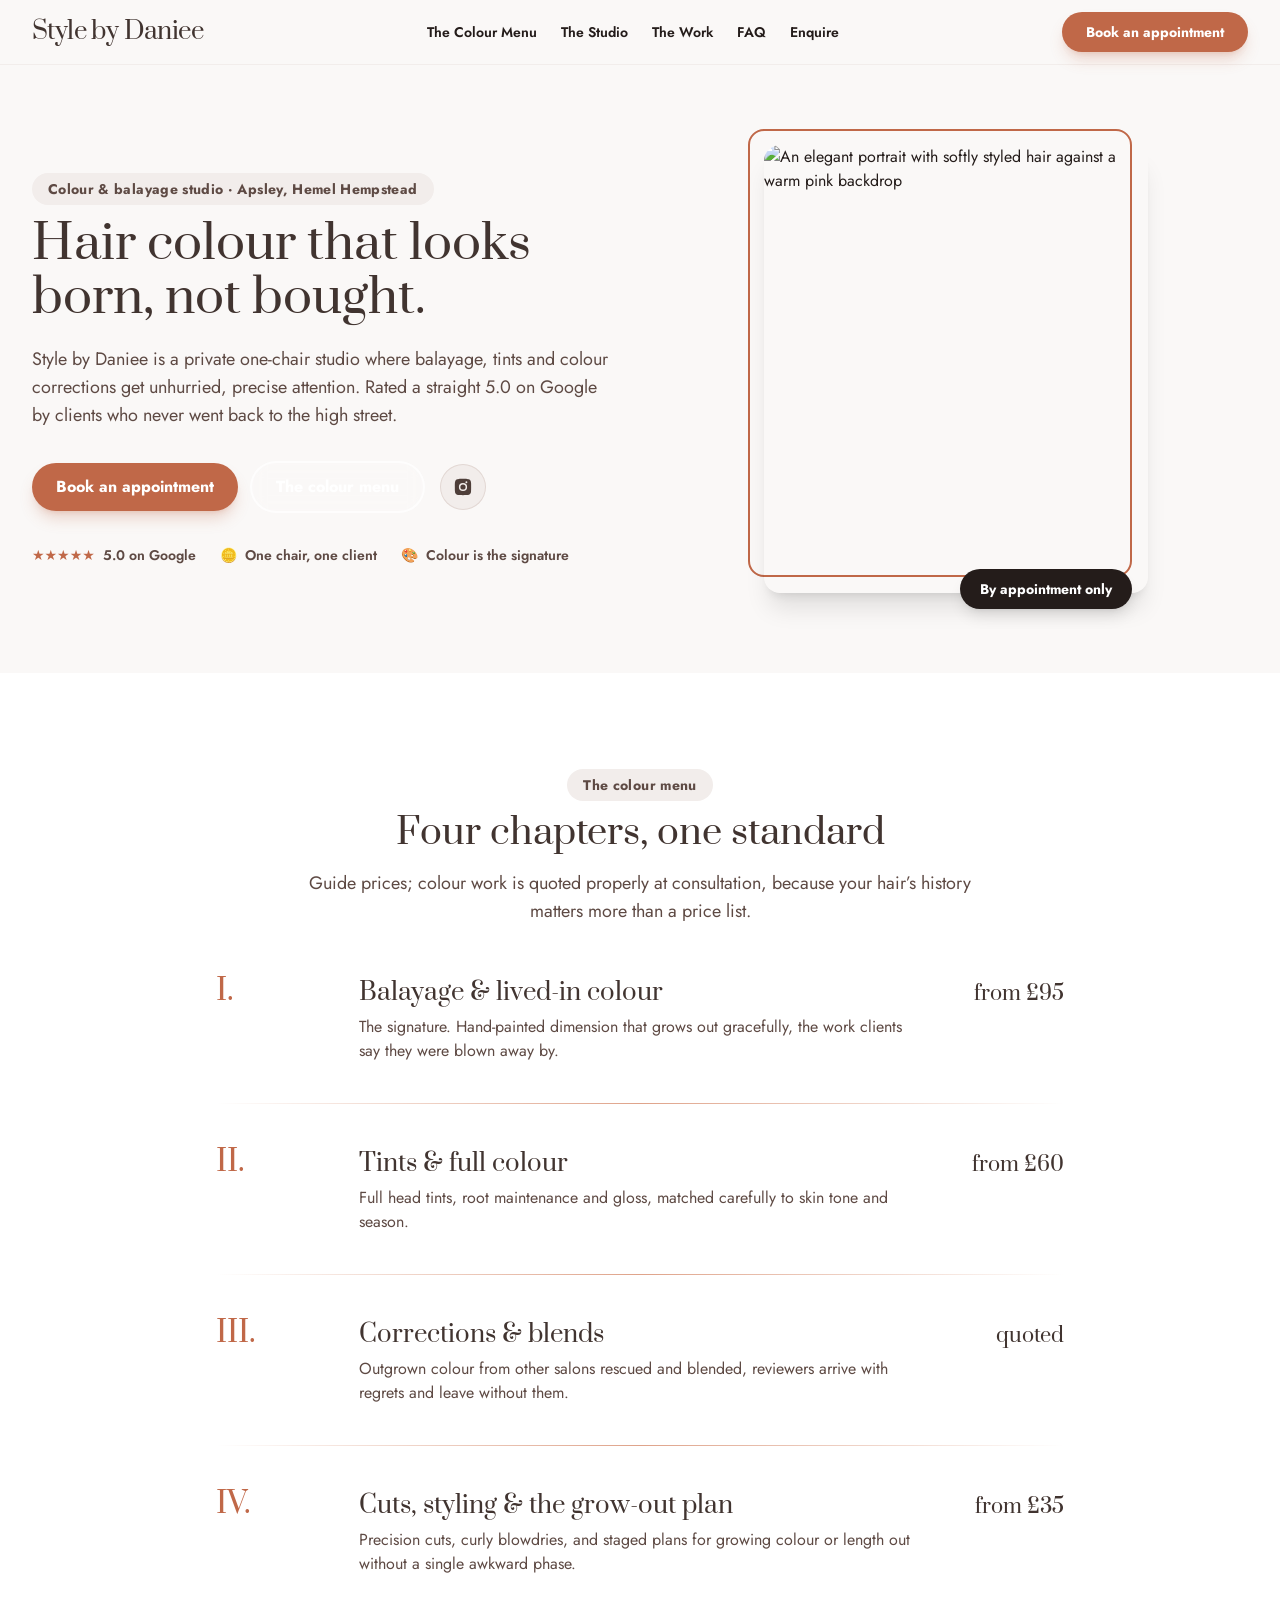
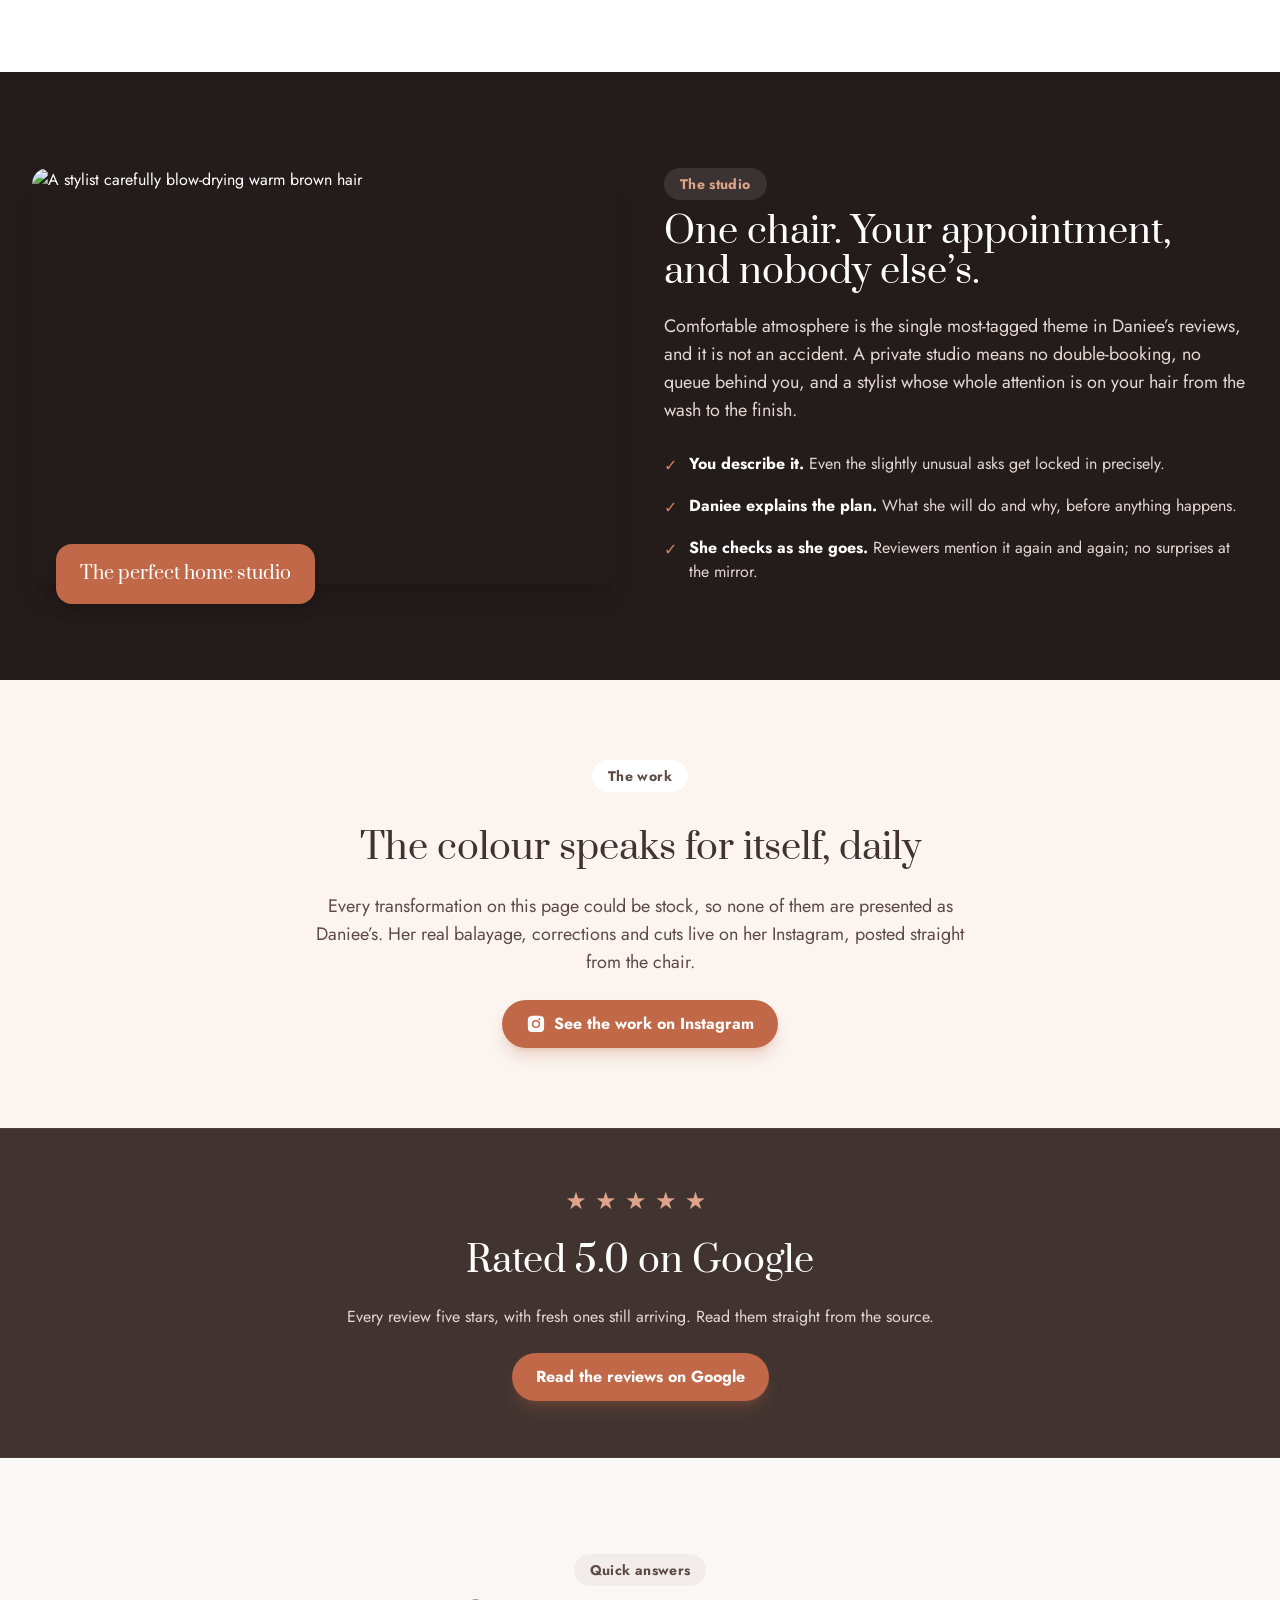
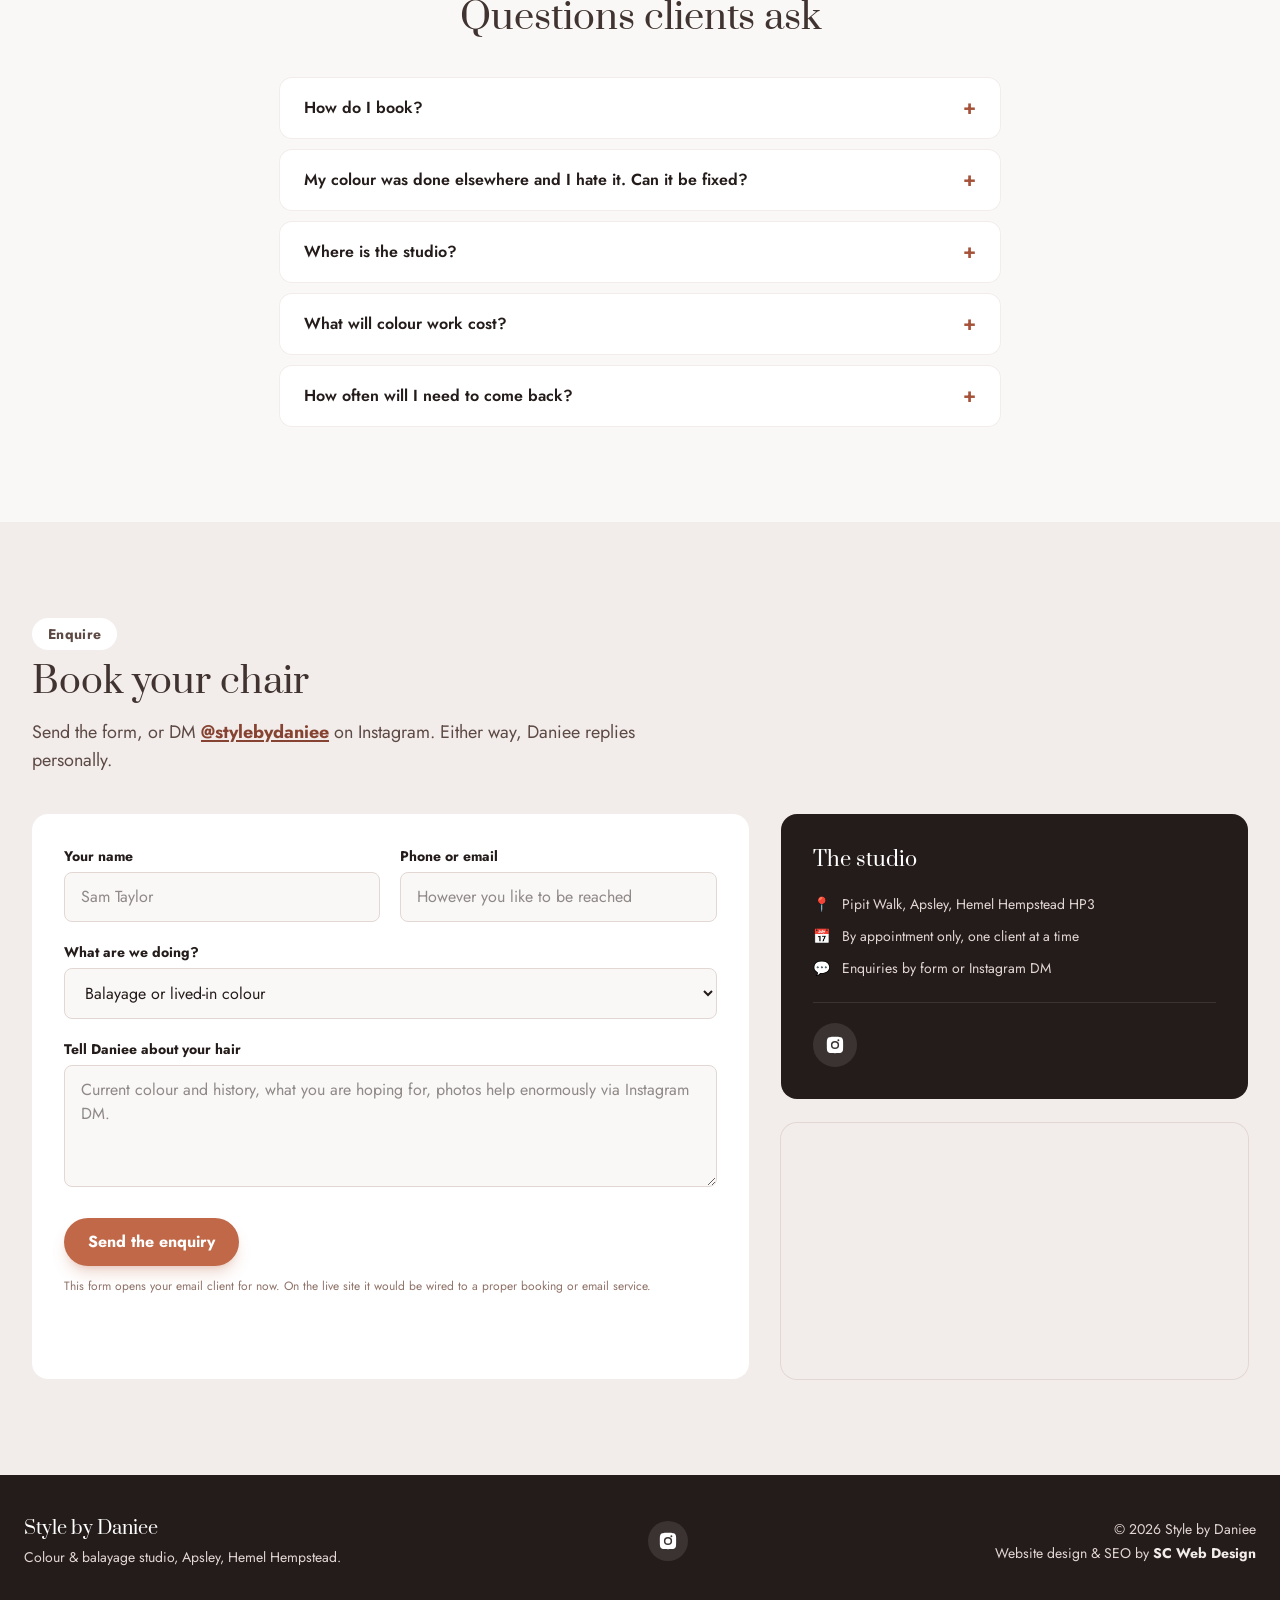
==== commit bd6cbea8: "Rebuild under the niche-research standard: editorial colour chapters, one-chair studio, verified Ins" ====
--- a/index.html
+++ b/index.html
@@ -2,42 +2,36 @@
 <html lang="en-GB">
 <head>
 <meta charset="UTF-8">
-<meta name="viewport" content="width=device-width, initial-scale=1.0, viewport-fit=cover">
-<meta name="theme-color" content="#faf8f7">
-<title>Style by Daniee | Colour & Balayage Studio | Apsley, Hemel Hempstead</title>
-<meta name="description" content="Style by Daniee is a calm home hair studio in Apsley, Hemel Hempstead. Balayage, colour and precision cuts with a perfect 5.0 from 81 Google reviews. Book your appointment.">
+<meta name="viewport" content="width=device-width, initial-scale=1.0">
+<title>Style by Daniee | Colour &amp; Balayage Studio | Apsley, Hemel Hempstead</title>
+<meta name="description" content="Style by Daniee is a calm home hair studio in Apsley, Hemel Hempstead. Balayage, colour and precision cuts, rated a straight 5.0 on Google. Enquire online or on Instagram.">
+<meta name="robots" content="index, follow">
 <link rel="canonical" href="https://www.stylebydaniee.co.uk/">
-
-<meta property="og:type" content="business.business">
-<meta property="og:title" content="Style by Daniee | Colour & Balayage Studio | Apsley, Hemel Hempstead">
-<meta property="og:description" content="Style by Daniee is a calm home hair studio in Apsley, Hemel Hempstead. Balayage, colour and precision cuts with a perfect 5.0 from 81 Google reviews. Book your appointment.">
-<meta property="og:image" content="https://images.unsplash.com/photo-1562322140-8baeececf3df?fm=jpg&q=80&w=1200&auto=format&fit=crop">
+<meta name="theme-color" content="#241c1a">
+
+<meta property="og:type" content="website">
+<meta property="og:title" content="Style by Daniee | Colour &amp; Balayage Studio | Apsley, Hemel Hempstead">
+<meta property="og:description" content="Balayage, colour and precision cuts in a calm one-chair home studio. Rated 5.0 on Google.">
 <meta property="og:url" content="https://www.stylebydaniee.co.uk/">
+<meta property="og:image" content="https://images.unsplash.com/photo-1531746020798-e6953c6e8e04?auto=format&fit=crop&w=1200&q=80">
 <meta property="og:locale" content="en_GB">
-<meta property="og:site_name" content="Style by Daniee">
-<meta name="twitter:card" content="summary_large_image">
-
-<meta name="robots" content="index, follow">
-<meta name="geo.placename" content="Hemel Hempstead">
-
-<link rel="icon" href="data:image/svg+xml,%3Csvg xmlns='http://www.w3.org/2000/svg' viewBox='0 0 100 100'%3E%3Ctext y='.9em' font-size='90'%3E&#x2728;%3C/text%3E%3C/svg%3E">
+
+<link rel="icon" href="data:image/svg+xml,%3Csvg xmlns='http://www.w3.org/2000/svg' viewBox='0 0 100 100'%3E%3Ctext y='.9em' font-size='90'%3E%E2%9C%A8%3C/text%3E%3C/svg%3E">
 
 <link rel="preconnect" href="https://fonts.googleapis.com">
 <link rel="preconnect" href="https://fonts.gstatic.com" crossorigin>
-<link href="https://fonts.googleapis.com/css2?family=Prata&family=Jost:wght@400;500;600&display=swap" rel="stylesheet">
-
+<link href="https://fonts.googleapis.com/css2?family=Prata&family=Jost:wght@400;500;600;700&display=swap" rel="stylesheet">
 <link rel="stylesheet" href="css/style.css">
 
 <script type="application/ld+json">
 {
   "@context": "https://schema.org",
-  "@type": "LocalBusiness",
+  "@type": "HairSalon",
   "name": "Style by Daniee",
-  "description": "Home hair studio in Apsley, Hemel Hempstead, specialising in balayage, colour and precision cutting.",
-  "image": "https://images.unsplash.com/photo-1562322140-8baeececf3df?fm=jpg&q=80&w=1200&auto=format&fit=crop",
-  "@id": "https://www.stylebydaniee.co.uk/",
+  "description": "Private one-chair home hair studio in Apsley, Hemel Hempstead. Balayage, colour correction, tints, cuts and styling by appointment.",
   "url": "https://www.stylebydaniee.co.uk/",
-  "priceRange": "££",
+  "image": "https://images.unsplash.com/photo-1531746020798-e6953c6e8e04?auto=format&fit=crop&w=1200&q=80",
+  "sameAs": ["https://www.instagram.com/stylebydaniee"],
   "address": {
     "@type": "PostalAddress",
     "streetAddress": "Pipit Walk, Apsley",
@@ -46,6 +40,8 @@
     "postalCode": "HP3 0FR",
     "addressCountry": "GB"
   },
+  "geo": { "@type": "GeoCoordinates", "latitude": 51.7348, "longitude": -0.4685 },
+  "priceRange": "££",
   "aggregateRating": {
     "@type": "AggregateRating",
     "ratingValue": "5.0",
@@ -56,438 +52,303 @@
 </head>
 <body class="bg-brand-50 text-brand-950 antialiased">
 
-<a href="#main" class="sr-only focus:not-sr-only focus:absolute focus:z-50 focus:m-3 focus:rounded-lg focus:bg-white focus:px-4 focus:py-2 focus:text-brand-700 focus:shadow-lg">Skip to content</a>
-
-<header id="site-header" class="sticky top-0 z-40 border-b border-brand-100/80 bg-brand-50/90 backdrop-blur transition-shadow">
-  <div class="mx-auto flex max-w-7xl items-center justify-between px-4 py-3 sm:px-6 lg:px-8">
-    <a href="#main" class="flex items-center gap-2 font-display text-lg font-bold text-brand-900 sm:text-xl">
-      <span aria-hidden="true" class="text-2xl">✨</span>
-      Style <span class="text-accent-600">by Daniee</span>
+<a href="#colour" class="sr-only focus:not-sr-only focus:absolute focus:z-50 focus:bg-white focus:px-4 focus:py-2">Skip to content</a>
+
+<header id="site-header" class="sticky top-0 z-40 border-b border-brand-100 bg-brand-50/95 backdrop-blur transition-shadow">
+  <div class="mx-auto flex max-w-7xl items-center justify-between gap-4 px-4 py-3 sm:px-6 lg:px-8">
+    <a href="#top" class="font-display text-xl tracking-tight text-brand-900 sm:text-2xl">
+      Style by Daniee
     </a>
-
-    <nav aria-label="Primary" class="hidden items-center gap-7 lg:flex">
-      <a href="#about" class="text-sm font-bold text-brand-800 hover:text-accent-600">About</a>
-      <a href="#services" class="text-sm font-bold text-brand-800 hover:text-accent-600">Services</a>
-      <a href="#studio" class="text-sm font-bold text-brand-800 hover:text-accent-600">The Studio</a>
-      <a href="#gallery" class="text-sm font-bold text-brand-800 hover:text-accent-600">Gallery</a>
-      <a href="#reviews" class="text-sm font-bold text-brand-800 hover:text-accent-600">Reviews</a>
-      <a href="#faq" class="text-sm font-bold text-brand-800 hover:text-accent-600">FAQ</a>
-      <a href="#contact" class="text-sm font-bold text-brand-800 hover:text-accent-600">Contact</a>
+    <nav class="hidden items-center gap-6 text-sm font-semibold lg:flex" aria-label="Main navigation">
+      <a href="#colour" class="transition hover:text-accent-600">The Colour Menu</a>
+      <a href="#studio" class="transition hover:text-accent-600">The Studio</a>
+      <a href="#instagram" class="transition hover:text-accent-600">The Work</a>
+      <a href="#faq" class="transition hover:text-accent-600">FAQ</a>
+      <a href="#contact" class="transition hover:text-accent-600">Enquire</a>
     </nav>
-
-    <div class="hidden items-center gap-3 lg:flex">
-      
-      <a href="#contact" class="btn-primary !px-5 !py-2.5 text-sm">Book Now</a>
-    </div>
-
+    <div class="hidden lg:block">
+      <a href="#contact" class="btn-primary !py-2.5 text-sm">Book an appointment</a>
+    </div>
     <button id="menu-toggle" type="button" aria-controls="mobile-menu" aria-expanded="false" class="inline-flex items-center justify-center rounded-lg p-2 text-brand-900 lg:hidden" aria-label="Toggle navigation menu">
-      <svg id="icon-open" xmlns="http://www.w3.org/2000/svg" class="h-7 w-7" fill="none" viewBox="0 0 24 24" stroke="currentColor" stroke-width="2"><path stroke-linecap="round" stroke-linejoin="round" d="M4 6h16M4 12h16M4 18h16" /></svg>
-      <svg id="icon-close" xmlns="http://www.w3.org/2000/svg" class="hidden h-7 w-7" fill="none" viewBox="0 0 24 24" stroke="currentColor" stroke-width="2"><path stroke-linecap="round" stroke-linejoin="round" d="M6 18L18 6M6 6l12 12" /></svg>
+      <svg id="icon-open" class="h-6 w-6" fill="none" stroke="currentColor" stroke-width="2" viewBox="0 0 24 24"><path stroke-linecap="round" stroke-linejoin="round" d="M4 6h16M4 12h16M4 18h16"/></svg>
+      <svg id="icon-close" class="hidden h-6 w-6" fill="none" stroke="currentColor" stroke-width="2" viewBox="0 0 24 24"><path stroke-linecap="round" stroke-linejoin="round" d="M6 18L18 6M6 6l12 12"/></svg>
     </button>
   </div>
-
   <div id="mobile-menu" class="hidden border-t border-brand-100 bg-brand-50 lg:hidden">
-    <nav aria-label="Mobile" class="flex flex-col gap-1 px-4 py-3">
-      <a href="#about" class="rounded-lg px-3 py-2.5 text-brand-900 hover:bg-brand-100">About</a>
-      <a href="#services" class="rounded-lg px-3 py-2.5 text-brand-900 hover:bg-brand-100">Services</a>
-      <a href="#studio" class="rounded-lg px-3 py-2.5 text-brand-900 hover:bg-brand-100">The Studio</a>
-      <a href="#gallery" class="rounded-lg px-3 py-2.5 text-brand-900 hover:bg-brand-100">Gallery</a>
-      <a href="#reviews" class="rounded-lg px-3 py-2.5 text-brand-900 hover:bg-brand-100">Reviews</a>
-      <a href="#faq" class="rounded-lg px-3 py-2.5 text-brand-900 hover:bg-brand-100">FAQ</a>
-      <a href="#contact" class="rounded-lg px-3 py-2.5 text-brand-900 hover:bg-brand-100">Contact</a>
-      
-      <a href="#contact" class="btn-primary mt-1 w-full">Book Now</a>
+    <nav class="flex flex-col gap-1 px-4 py-4 text-base font-semibold" aria-label="Mobile navigation">
+      <a href="#colour" class="rounded-lg px-3 py-2.5 transition hover:bg-brand-100">The Colour Menu</a>
+      <a href="#studio" class="rounded-lg px-3 py-2.5 transition hover:bg-brand-100">The Studio</a>
+      <a href="#instagram" class="rounded-lg px-3 py-2.5 transition hover:bg-brand-100">The Work</a>
+      <a href="#faq" class="rounded-lg px-3 py-2.5 transition hover:bg-brand-100">FAQ</a>
+      <a href="#contact" class="rounded-lg px-3 py-2.5 transition hover:bg-brand-100">Enquire</a>
+      <a href="#contact" class="btn-primary mt-2">Book an appointment</a>
     </nav>
   </div>
 </header>
 
-<main id="main">
-
-  <section class="relative overflow-hidden bg-gradient-to-br from-brand-800 via-brand-900 to-brand-950">
-    <div class="absolute inset-0 opacity-20 mix-blend-overlay">
-      <img src="https://images.unsplash.com/photo-1562322140-8baeececf3df?fm=jpg&q=80&w=1200&auto=format&fit=crop" alt="" class="h-full w-full object-cover" loading="eager">
-    </div>
-    <div class="relative mx-auto grid max-w-7xl gap-12 px-4 py-12 sm:px-6 sm:py-16 lg:grid-cols-2 lg:items-center lg:px-8 lg:py-24">
+<main id="top">
+
+  <!-- Editorial hero with an offset copper frame -->
+  <section class="py-14 sm:py-20">
+    <div class="mx-auto grid max-w-7xl items-center gap-12 px-4 sm:px-6 lg:grid-cols-2 lg:px-8">
       <div>
-        <p class="section-eyebrow !bg-white/10 !text-accent-300">✨ Apsley's 5-Star Home Hair Studio</p>
-        <h1 class="font-display text-4xl font-bold leading-tight text-white sm:text-5xl lg:text-6xl">
-          Colour you'll get stopped in the street about.
+        <p class="section-eyebrow">Colour &amp; balayage studio &middot; Apsley, Hemel Hempstead</p>
+        <h1 class="font-display text-4xl leading-[1.12] text-brand-900 sm:text-5xl">
+          Hair colour that looks born, not bought.
         </h1>
-        <p class="mt-6 max-w-xl text-lg text-brand-100">
-          Style by Daniee is a calm, private home studio in Apsley. Balayage, dimensional colour and precision cuts, with a perfect 5.0 across 81 Google reviews and clients who say the whole experience felt like a treat.
+        <p class="mt-5 max-w-xl text-lg text-brand-700">
+          Style by Daniee is a private one-chair studio where balayage, tints and colour corrections get unhurried, precise attention. Rated a straight 5.0 on Google by clients who never went back to the high street.
         </p>
-        <div class="mt-8 flex flex-col gap-3 sm:flex-row sm:flex-wrap sm:gap-4">
-          <a href="#contact" class="btn-primary">Book an Appointment</a>
-          <a href="#contact" class="btn-secondary">✉️ Send a Message</a>
-        </div>
-        <div class="mt-8 overflow-hidden rounded-2xl shadow-2xl ring-2 ring-white/10 lg:hidden">
-          <img src="https://images.unsplash.com/photo-1562322140-8baeececf3df?fm=jpg&q=80&w=1200&auto=format&fit=crop" alt="Beautiful balayage colour being painted through hair" class="h-52 w-full object-cover sm:h-64">
-        </div>
-        <dl class="mt-10 grid grid-cols-2 gap-4 sm:grid-cols-4">
-          <div>
-            <dd class="font-display text-2xl font-bold text-white">★ 5.0</dd>
-            <dd class="text-xs text-brand-200">81 Google Reviews</dd>
-          </div>
-          <div>
-            <dd class="font-display text-2xl font-bold text-white">🎨</dd>
-            <dd class="text-xs text-brand-200">Colour & Balayage Focus</dd>
-          </div>
-          <div>
-            <dd class="font-display text-2xl font-bold text-white">🛋️</dd>
-            <dd class="text-xs text-brand-200">Private Home Studio</dd>
-          </div>
-          <div>
-            <dd class="font-display text-2xl font-bold text-white">1:1</dd>
-            <dd class="text-xs text-brand-200">Just You And Daniee</dd>
-          </div>
-        </dl>
-      </div>
-      <div class="relative hidden lg:block">
-        <div class="overflow-hidden rounded-[2rem] shadow-2xl ring-4 ring-white/10">
-          <img src="https://images.unsplash.com/photo-1562322140-8baeececf3df?fm=jpg&q=80&w=1200&auto=format&fit=crop" alt="Beautiful balayage colour being painted through hair" class="h-[520px] w-full object-cover">
-        </div>
-        <div class="absolute -bottom-6 -left-6 rounded-2xl bg-white p-4 shadow-xl">
-          <p class="font-display text-3xl font-bold text-brand-800">★★★★★</p>
-          <p class="text-sm font-bold text-brand-600">5.0 from 81 reviews</p>
-        </div>
-      </div>
-    </div>
-  </section>
-
-  <section class="border-b border-brand-100 bg-white">
-    <div class="mx-auto grid max-w-7xl grid-cols-2 gap-6 px-4 py-8 text-center sm:px-6 md:grid-cols-4 lg:px-8">
-      <div>
-        <p class="font-display text-lg font-bold text-brand-900">🎨 Colour-Led</p>
-        <p class="text-sm text-brand-600">Balayage, tints and blending</p>
-      </div>
-      <div>
-        <p class="font-display text-lg font-bold text-brand-900">🛋️ Calm Studio</p>
-        <p class="text-sm text-brand-600">One client at a time</p>
-      </div>
-      <div>
-        <p class="font-display text-lg font-bold text-brand-900">👂 Really Listens</p>
-        <p class="text-sm text-brand-600">Checks in as she goes</p>
-      </div>
-      <div>
-        <p class="font-display text-lg font-bold text-brand-900">⭐ Perfect 5.0</p>
-        <p class="text-sm text-brand-600">Across 81 reviews</p>
-      </div>
-    </div>
-  </section>
-
-  <section id="about" class="py-16 sm:py-24">
-    <div class="mx-auto grid max-w-7xl gap-12 px-4 sm:px-6 lg:grid-cols-2 lg:items-center lg:px-8">
-      <div class="order-2 overflow-hidden rounded-[2rem] shadow-xl lg:order-1">
-        <img src="https://images.unsplash.com/photo-1519699047748-de8e457a634e?fm=jpg&q=80&w=1200&auto=format&fit=crop" alt="Rich, dimensional hair colour" class="h-[420px] w-full object-cover" loading="lazy">
-      </div>
-      <div class="order-1 lg:order-2">
-        <p class="section-eyebrow">Meet Daniee</p>
-        <h2 class="font-display text-3xl font-bold text-brand-900 sm:text-4xl">A stylist who locks in on exactly what you want.</h2>
-        <p class="mt-6 text-brand-700">Daniee runs her studio from a beautifully set-up space in Apsley, and her reviews read like thank-you notes. Clients describe her locking in on precisely the cut they had in mind, explaining what she'll do, and checking in as she works so there are no surprises at the mirror.</p>
-        <p class="mt-4 text-brand-700">Colour is the signature: balayage, blended layers, fixing outgrown colour from elsewhere. More than twenty reviewers mention the comfortable, relaxing atmosphere, which is exactly what a private one-to-one studio makes possible.</p>
-        <ul class="mt-8 space-y-3">
-          <li class="flex items-start gap-3">
-            <span class="mt-0.5 text-accent-600">✦</span>
-            <span class="text-brand-800"><strong>Balayage and colour correction</strong> including growing colour out gracefully.</span>
-          </li>
-          <li class="flex items-start gap-3">
-            <span class="mt-0.5 text-accent-600">✦</span>
-            <span class="text-brand-800"><strong>Unusual requests welcome</strong> she'll understand the brief, then nail it.</span>
-          </li>
-          <li class="flex items-start gap-3">
-            <span class="mt-0.5 text-accent-600">✦</span>
-            <span class="text-brand-800"><strong>A proper consultation</strong> before any scissors or colour come out.</span>
-          </li>
-        </ul>
-      </div>
-    </div>
-  </section>
-
-  <section id="services" class="bg-brand-100/50 py-16 sm:py-24">
+        <div class="mt-8 flex flex-wrap items-center gap-3">
+          <a href="#contact" class="btn-primary">Book an appointment</a>
+          <a href="#colour" class="btn-secondary">The colour menu</a>
+          <a href="https://www.instagram.com/stylebydaniee" target="_blank" rel="noopener" aria-label="Style by Daniee on Instagram" class="ml-1 flex h-11 w-11 items-center justify-center rounded-full bg-brand-100 text-brand-800 ring-1 ring-brand-200 transition hover:bg-accent-600 hover:text-white">
+            <svg class="h-5 w-5" fill="currentColor" viewBox="0 0 24 24" aria-hidden="true"><path fill-rule="evenodd" d="M12 2.2c3.2 0 3.6 0 4.8.07 1.2.05 1.8.24 2.2.4.56.22.96.48 1.38.9.42.42.68.82.9 1.38.16.4.35 1 .4 2.2.07 1.2.07 1.6.07 4.85s0 3.6-.07 4.85c-.05 1.2-.24 1.8-.4 2.2-.22.56-.48.96-.9 1.38-.42.42-.82.68-1.38.9-.4.16-1 .35-2.2.4-1.2.07-1.6.07-4.8.07s-3.6 0-4.8-.07c-1.2-.05-1.8-.24-2.2-.4a3.7 3.7 0 0 1-1.38-.9 3.7 3.7 0 0 1-.9-1.38c-.16-.4-.35-1-.4-2.2C2.2 15.6 2.2 15.2 2.2 12s0-3.6.07-4.85c.05-1.2.24-1.8.4-2.2.22-.56.48-.96.9-1.38.42-.42.82-.68 1.38-.9.4-.16 1-.35 2.2-.4C8.4 2.2 8.8 2.2 12 2.2Zm0 4.86a4.94 4.94 0 1 1 0 9.88 4.94 4.94 0 0 1 0-9.88Zm0 1.8a3.14 3.14 0 1 0 0 6.28 3.14 3.14 0 0 0 0-6.28Zm5.23-2.48a1.15 1.15 0 1 1-2.3 0 1.15 1.15 0 0 1 2.3 0Z"/></svg>
+          </a>
+        </div>
+        <div class="mt-8 flex flex-wrap items-center gap-x-6 gap-y-3 text-sm font-semibold text-brand-700">
+          <span class="inline-flex items-center gap-2"><span class="text-accent-500" aria-hidden="true">&#9733;&#9733;&#9733;&#9733;&#9733;</span> 5.0 on Google</span>
+          <span class="inline-flex items-center gap-2"><span aria-hidden="true">&#129689;</span> One chair, one client</span>
+          <span class="inline-flex items-center gap-2"><span aria-hidden="true">&#127912;</span> Colour is the signature</span>
+        </div>
+      </div>
+      <div class="relative mx-auto w-full max-w-sm">
+        <div class="absolute -left-4 -top-4 h-full w-full rounded-2xl border-2 border-accent-500" aria-hidden="true"></div>
+        <img src="https://images.unsplash.com/photo-1531746020798-e6953c6e8e04?auto=format&fit=crop&w=700&q=80" alt="An elegant portrait with softly styled hair against a warm pink backdrop" class="relative h-[26rem] w-full rounded-2xl object-cover shadow-xl lg:h-[28rem]" width="700" height="875">
+        <div class="absolute -bottom-4 right-4 rounded-full bg-brand-950 px-5 py-2.5 text-sm font-bold text-white shadow-lg">
+          By appointment only
+        </div>
+      </div>
+    </div>
+  </section>
+
+  <!-- The colour menu as editorial chapters -->
+  <section id="colour" class="bg-white py-16 sm:py-24">
+    <div class="mx-auto max-w-4xl px-4 sm:px-6">
+      <div class="text-center">
+        <p class="section-eyebrow">The colour menu</p>
+        <h2 class="font-display text-3xl text-brand-900 sm:text-4xl">Four chapters, one standard</h2>
+        <p class="mx-auto mt-4 max-w-2xl text-lg text-brand-700">Guide prices; colour work is quoted properly at consultation, because your hair&rsquo;s history matters more than a price list.</p>
+      </div>
+      <div class="mt-12 space-y-10">
+        <div class="grid gap-3 sm:grid-cols-12 sm:items-baseline">
+          <p class="font-display text-3xl text-accent-500 sm:col-span-2">I.</p>
+          <div class="sm:col-span-8">
+            <h3 class="font-display text-2xl text-brand-900">Balayage &amp; lived-in colour</h3>
+            <p class="mt-1.5 text-brand-700">The signature. Hand-painted dimension that grows out gracefully, the work clients say they were blown away by.</p>
+          </div>
+          <p class="font-display text-xl text-brand-900 sm:col-span-2 sm:text-right">from &pound;95</p>
+        </div>
+        <div class="h-px bg-gradient-to-r from-transparent via-accent-300 to-transparent" aria-hidden="true"></div>
+        <div class="grid gap-3 sm:grid-cols-12 sm:items-baseline">
+          <p class="font-display text-3xl text-accent-500 sm:col-span-2">II.</p>
+          <div class="sm:col-span-8">
+            <h3 class="font-display text-2xl text-brand-900">Tints &amp; full colour</h3>
+            <p class="mt-1.5 text-brand-700">Full head tints, root maintenance and gloss, matched carefully to skin tone and season.</p>
+          </div>
+          <p class="font-display text-xl text-brand-900 sm:col-span-2 sm:text-right">from &pound;60</p>
+        </div>
+        <div class="h-px bg-gradient-to-r from-transparent via-accent-300 to-transparent" aria-hidden="true"></div>
+        <div class="grid gap-3 sm:grid-cols-12 sm:items-baseline">
+          <p class="font-display text-3xl text-accent-500 sm:col-span-2">III.</p>
+          <div class="sm:col-span-8">
+            <h3 class="font-display text-2xl text-brand-900">Corrections &amp; blends</h3>
+            <p class="mt-1.5 text-brand-700">Outgrown colour from other salons rescued and blended, reviewers arrive with regrets and leave without them.</p>
+          </div>
+          <p class="font-display text-xl text-brand-900 sm:col-span-2 sm:text-right">quoted</p>
+        </div>
+        <div class="h-px bg-gradient-to-r from-transparent via-accent-300 to-transparent" aria-hidden="true"></div>
+        <div class="grid gap-3 sm:grid-cols-12 sm:items-baseline">
+          <p class="font-display text-3xl text-accent-500 sm:col-span-2">IV.</p>
+          <div class="sm:col-span-8">
+            <h3 class="font-display text-2xl text-brand-900">Cuts, styling &amp; the grow-out plan</h3>
+            <p class="mt-1.5 text-brand-700">Precision cuts, curly blowdries, and staged plans for growing colour or length out without a single awkward phase.</p>
+          </div>
+          <p class="font-display text-xl text-brand-900 sm:col-span-2 sm:text-right">from &pound;35</p>
+        </div>
+      </div>
+    </div>
+  </section>
+
+  <!-- The studio: one chair -->
+  <section id="studio" class="bg-brand-950 py-16 text-white sm:py-24">
     <div class="mx-auto max-w-7xl px-4 sm:px-6 lg:px-8">
-      <div class="mx-auto max-w-2xl text-center">
-        <p class="section-eyebrow">Services &amp; Pricing</p>
-        <h2 class="font-display text-3xl font-bold text-brand-900 sm:text-4xl">Services &amp; indicative prices</h2>
-        <p class="mt-4 text-brand-700">Prices below are an indicative guide; your exact price is confirmed when you book.</p>
-      </div>
-      <div class="mt-14 grid gap-6 sm:grid-cols-2 lg:grid-cols-4">
-        <article class="card flex flex-col">
-          <img src="https://images.unsplash.com/photo-1562322140-8baeececf3df?fm=jpg&q=80&w=600&auto=format&fit=crop" alt="Balayage being painted" class="mb-5 h-40 w-full rounded-lg object-cover" loading="lazy">
-          <h3 class="font-display text-lg font-bold text-brand-900">Balayage & Lived-In Colour</h3>
-          <p class="mt-2 flex-1 text-sm text-brand-600">Hand-painted dimension that grows out beautifully.</p>
-          <p class="mt-4 font-display text-xl font-bold text-accent-600">From £85</p>
-        </article>
-        <article class="card flex flex-col">
-          <img src="https://images.unsplash.com/photo-1519699047748-de8e457a634e?fm=jpg&q=80&w=600&auto=format&fit=crop" alt="Rich full colour" class="mb-5 h-40 w-full rounded-lg object-cover" loading="lazy">
-          <h3 class="font-display text-lg font-bold text-brand-900">Full Colour & Tints</h3>
-          <p class="mt-2 flex-1 text-sm text-brand-600">Full head colour, root melts and toners.</p>
-          <p class="mt-4 font-display text-xl font-bold text-accent-600">From £55</p>
-        </article>
-        <article class="card flex flex-col">
-          <img src="https://images.unsplash.com/photo-1595944024804-733665a112db?fm=jpg&q=80&w=600&auto=format&fit=crop" alt="A precise cut and finish" class="mb-5 h-40 w-full rounded-lg object-cover" loading="lazy">
-          <h3 class="font-display text-lg font-bold text-brand-900">Cut & Finish</h3>
-          <p class="mt-2 flex-1 text-sm text-brand-600">Precision cutting with a wash, treatment and styled finish.</p>
-          <p class="mt-4 font-display text-xl font-bold text-accent-600">From £38</p>
-        </article>
-        <article class="card flex flex-col">
-          <img src="https://images.unsplash.com/photo-1492106087820-71f1a00d2b11?fm=jpg&q=80&w=600&auto=format&fit=crop" alt="A relaxing blow-dry" class="mb-5 h-40 w-full rounded-lg object-cover" loading="lazy">
-          <h3 class="font-display text-lg font-bold text-brand-900">Curly Blow-Dry & Styling</h3>
-          <p class="mt-2 flex-1 text-sm text-brand-600">Occasion-ready styling and blow-dries.</p>
-          <p class="mt-4 font-display text-xl font-bold text-accent-600">From £25</p>
-        </article>
-      </div>
-      <p class="mt-8 text-center text-sm text-brand-600">Colour corrections and big transformations are quoted after a quick consultation. <a href="#contact" class="font-bold text-accent-600 underline underline-offset-2">Ask when you book</a></p>
-    </div>
-  </section>
-
-  <section id="studio" class="py-16 sm:py-24">
-    <div class="mx-auto grid max-w-7xl gap-12 px-4 sm:px-6 lg:grid-cols-2 lg:items-center lg:px-8">
-      <div>
-        <p class="section-eyebrow">🛋️ The Studio</p>
-        <h2 class="font-display text-3xl font-bold text-brand-900 sm:text-4xl">One chair. One client. No rush.</h2>
-        <p class="mt-6 text-brand-700">The studio is private and calm: no queue of dryers, no double-booking, no one waiting for your chair. Reviewers call the experience relaxing from the wash through to the final styling, and more than twenty of them mention the atmosphere specifically.</p>
-        <p class="mt-4 text-brand-700">It's in Apsley, on the edge of Hemel Hempstead, with easy parking nearby. Appointments are one-to-one, so the time is entirely yours.</p>
-        <a href="#contact" class="btn-primary mt-8">Request An Appointment</a>
-      </div>
-      <div class="overflow-hidden rounded-[2rem] shadow-xl">
-        <img src="https://images.unsplash.com/photo-1633681926022-84c23e8cb2d6?fm=jpg&q=80&w=1200&auto=format&fit=crop" alt="A calm, styled salon chair setup" class="h-[400px] w-full object-cover" loading="lazy">
-      </div>
-    </div>
-  </section>
-
-  <section id="gallery" class="bg-brand-950 py-16 sm:py-24">
+      <div class="grid items-center gap-12 lg:grid-cols-2">
+        <div class="relative order-2 lg:order-1">
+          <img src="https://images.unsplash.com/photo-1580618672591-eb180b1a973f?auto=format&fit=crop&w=900&q=80" alt="A stylist carefully blow-drying warm brown hair" class="h-80 w-full rounded-2xl object-cover shadow-xl lg:h-[26rem]" width="900" height="600" loading="lazy">
+          <div class="absolute -bottom-5 left-6 rounded-2xl bg-accent-500 px-6 py-4 text-white shadow-lg">
+            <p class="font-display text-lg">The perfect home studio</p>
+          </div>
+        </div>
+        <div class="order-1 lg:order-2">
+          <p class="section-eyebrow !bg-white/10 !text-accent-300">The studio</p>
+          <h2 class="font-display text-3xl sm:text-4xl">One chair. Your appointment, and nobody else&rsquo;s.</h2>
+          <p class="mt-5 text-lg text-brand-200">
+            Comfortable atmosphere is the single most-tagged theme in Daniee&rsquo;s reviews, and it is not an accident. A private studio means no double-booking, no queue behind you, and a stylist whose whole attention is on your hair from the wash to the finish.
+          </p>
+          <ul class="mt-7 space-y-4 text-brand-200">
+            <li class="flex gap-3"><span class="mt-0.5 text-accent-400" aria-hidden="true">&#10003;</span> <span><strong class="text-white">You describe it.</strong> Even the slightly unusual asks get locked in precisely.</span></li>
+            <li class="flex gap-3"><span class="mt-0.5 text-accent-400" aria-hidden="true">&#10003;</span> <span><strong class="text-white">Daniee explains the plan.</strong> What she will do and why, before anything happens.</span></li>
+            <li class="flex gap-3"><span class="mt-0.5 text-accent-400" aria-hidden="true">&#10003;</span> <span><strong class="text-white">She checks as she goes.</strong> Reviewers mention it again and again; no surprises at the mirror.</span></li>
+          </ul>
+        </div>
+      </div>
+    </div>
+  </section>
+
+  <!-- The work lives on Instagram -->
+  <section id="instagram" class="bg-accent-50 py-16 sm:py-20">
+    <div class="mx-auto flex max-w-5xl flex-col items-center gap-6 px-4 text-center sm:px-6">
+      <p class="section-eyebrow !bg-white">The work</p>
+      <h2 class="font-display text-3xl text-brand-900 sm:text-4xl">The colour speaks for itself, daily</h2>
+      <p class="max-w-2xl text-lg text-brand-700">Every transformation on this page could be stock, so none of them are presented as Daniee&rsquo;s. Her real balayage, corrections and cuts live on her Instagram, posted straight from the chair.</p>
+      <a href="https://www.instagram.com/stylebydaniee" target="_blank" rel="noopener" class="btn-primary inline-flex items-center gap-2">
+        <svg class="h-5 w-5" fill="currentColor" viewBox="0 0 24 24" aria-hidden="true"><path fill-rule="evenodd" d="M12 2.2c3.2 0 3.6 0 4.8.07 1.2.05 1.8.24 2.2.4.56.22.96.48 1.38.9.42.42.68.82.9 1.38.16.4.35 1 .4 2.2.07 1.2.07 1.6.07 4.85s0 3.6-.07 4.85c-.05 1.2-.24 1.8-.4 2.2-.22.56-.48.96-.9 1.38-.42.42-.82.68-1.38.9-.4.16-1 .35-2.2.4-1.2.07-1.6.07-4.8.07s-3.6 0-4.8-.07c-1.2-.05-1.8-.24-2.2-.4a3.7 3.7 0 0 1-1.38-.9 3.7 3.7 0 0 1-.9-1.38c-.16-.4-.35-1-.4-2.2C2.2 15.6 2.2 15.2 2.2 12s0-3.6.07-4.85c.05-1.2.24-1.8.4-2.2.22-.56.48-.96.9-1.38.42-.42.82-.68 1.38-.9.4-.16 1-.35 2.2-.4C8.4 2.2 8.8 2.2 12 2.2Zm0 4.86a4.94 4.94 0 1 1 0 9.88 4.94 4.94 0 0 1 0-9.88Zm0 1.8a3.14 3.14 0 1 0 0 6.28 3.14 3.14 0 0 0 0-6.28Zm5.23-2.48a1.15 1.15 0 1 1-2.3 0 1.15 1.15 0 0 1 2.3 0Z"/></svg>
+        See the work on Instagram
+      </a>
+    </div>
+  </section>
+
+  <!-- Rated on Google -->
+  <section class="border-y border-brand-800 bg-brand-900 py-14 text-white">
+    <div class="mx-auto flex max-w-5xl flex-col items-center gap-6 px-4 text-center sm:px-6">
+      <span class="text-2xl tracking-[0.35em] text-accent-300" aria-hidden="true">&#9733;&#9733;&#9733;&#9733;&#9733;</span>
+      <h2 class="font-display text-3xl sm:text-4xl">Rated 5.0 on Google</h2>
+      <p class="max-w-2xl text-brand-200">Every review five stars, with fresh ones still arriving. Read them straight from the source.</p>
+      <a href="https://www.google.com/maps/search/?api=1&query=Style+by+Daniee+Pipit+Walk+Apsley+Hemel+Hempstead" target="_blank" rel="noopener" class="btn-primary">Read the reviews on Google</a>
+    </div>
+  </section>
+
+  <!-- FAQ -->
+  <section id="faq" class="py-16 sm:py-24">
+    <div class="mx-auto max-w-3xl px-4 sm:px-6">
+      <div class="text-center">
+        <p class="section-eyebrow">Quick answers</p>
+        <h2 class="font-display text-3xl text-brand-900 sm:text-4xl">Questions clients ask</h2>
+      </div>
+      <div class="mt-10 space-y-3">
+        <div class="faq-item overflow-hidden rounded-xl bg-white ring-1 ring-brand-100">
+          <button type="button" class="faq-trigger flex w-full items-center justify-between gap-4 px-6 py-4 text-left font-semibold" aria-expanded="false">
+            How do I book?
+            <span class="faq-icon shrink-0 text-xl text-accent-600" aria-hidden="true">+</span>
+          </button>
+          <div class="hidden px-6 pb-5 text-brand-700">Send the enquiry form below or a DM on Instagram, whichever you prefer. Daniee books one client at a time, so tell her roughly what you are after and she will suggest dates.</div>
+        </div>
+        <div class="faq-item overflow-hidden rounded-xl bg-white ring-1 ring-brand-100">
+          <button type="button" class="faq-trigger flex w-full items-center justify-between gap-4 px-6 py-4 text-left font-semibold" aria-expanded="false">
+            My colour was done elsewhere and I hate it. Can it be fixed?
+            <span class="faq-icon shrink-0 text-xl text-accent-600" aria-hidden="true">+</span>
+          </button>
+          <div class="hidden px-6 pb-5 text-brand-700">Very often, yes, and it is some of her most-praised work. Corrections start with an honest consultation about what your hair can take and in what stages, then a plan you agree together.</div>
+        </div>
+        <div class="faq-item overflow-hidden rounded-xl bg-white ring-1 ring-brand-100">
+          <button type="button" class="faq-trigger flex w-full items-center justify-between gap-4 px-6 py-4 text-left font-semibold" aria-expanded="false">
+            Where is the studio?
+            <span class="faq-icon shrink-0 text-xl text-accent-600" aria-hidden="true">+</span>
+          </button>
+          <div class="hidden px-6 pb-5 text-brand-700">Pipit Walk in Apsley, on the southern edge of Hemel Hempstead, an easy reach from Kings Langley, Boxmoor and the rest of Hemel. Full directions come with your booking confirmation.</div>
+        </div>
+        <div class="faq-item overflow-hidden rounded-xl bg-white ring-1 ring-brand-100">
+          <button type="button" class="faq-trigger flex w-full items-center justify-between gap-4 px-6 py-4 text-left font-semibold" aria-expanded="false">
+            What will colour work cost?
+            <span class="faq-icon shrink-0 text-xl text-accent-600" aria-hidden="true">+</span>
+          </button>
+          <div class="hidden px-6 pb-5 text-brand-700">The menu shows guide prices, and colour is always quoted properly at consultation, since length, history and condition change the work involved. You will know the price before anything is mixed.</div>
+        </div>
+        <div class="faq-item overflow-hidden rounded-xl bg-white ring-1 ring-brand-100">
+          <button type="button" class="faq-trigger flex w-full items-center justify-between gap-4 px-6 py-4 text-left font-semibold" aria-expanded="false">
+            How often will I need to come back?
+            <span class="faq-icon shrink-0 text-xl text-accent-600" aria-hidden="true">+</span>
+          </button>
+          <div class="hidden px-6 pb-5 text-brand-700">Balayage is designed to grow out gracefully over months; tints and roots run shorter cycles. Daniee will tell you honestly what your colour needs, including when it needs nothing at all.</div>
+        </div>
+      </div>
+    </div>
+  </section>
+
+  <!-- Contact -->
+  <section id="contact" class="bg-brand-100 py-16 sm:py-24">
     <div class="mx-auto max-w-7xl px-4 sm:px-6 lg:px-8">
-      <div class="mx-auto max-w-2xl text-center">
-        <p class="section-eyebrow !bg-white/10 !text-accent-300">Gallery</p>
-        <h2 class="font-display text-3xl font-bold text-white sm:text-4xl">Recent transformations</h2>
-        <p class="mt-4 text-brand-200">Illustrative photos shown for this preview. The live site would feature real work.</p>
-      </div>
-      <div class="mt-12 grid grid-cols-2 gap-4 sm:grid-cols-3 lg:grid-cols-4">
-        <img src="https://images.unsplash.com/photo-1562322140-8baeececf3df?fm=jpg&q=75&w=500&auto=format&fit=crop" alt="Balayage foils" class="h-48 w-full rounded-xl object-cover ring-1 ring-white/10 transition hover:scale-[1.02] hover:opacity-90 sm:h-56" loading="lazy">
-        <img src="https://images.unsplash.com/photo-1519699047748-de8e457a634e?fm=jpg&q=75&w=500&auto=format&fit=crop" alt="Rich colour" class="h-48 w-full rounded-xl object-cover ring-1 ring-white/10 transition hover:scale-[1.02] hover:opacity-90 sm:h-56" loading="lazy">
-        <img src="https://images.unsplash.com/photo-1595944024804-733665a112db?fm=jpg&q=75&w=500&auto=format&fit=crop" alt="Soft styled waves" class="h-48 w-full rounded-xl object-cover ring-1 ring-white/10 transition hover:scale-[1.02] hover:opacity-90 sm:h-56" loading="lazy">
-        <img src="https://images.unsplash.com/photo-1492106087820-71f1a00d2b11?fm=jpg&q=75&w=500&auto=format&fit=crop" alt="Glossy finish" class="h-48 w-full rounded-xl object-cover ring-1 ring-white/10 transition hover:scale-[1.02] hover:opacity-90 sm:h-56" loading="lazy">
-        <img src="https://images.unsplash.com/photo-1523263685509-57c1d050d19b?fm=jpg&q=75&w=500&auto=format&fit=crop" alt="Long dimensional colour" class="h-48 w-full rounded-xl object-cover ring-1 ring-white/10 transition hover:scale-[1.02] hover:opacity-90 sm:h-56" loading="lazy">
-        <img src="https://images.unsplash.com/photo-1487412947147-5cebf100ffc2?fm=jpg&q=75&w=500&auto=format&fit=crop" alt="Polished everyday look" class="h-48 w-full rounded-xl object-cover ring-1 ring-white/10 transition hover:scale-[1.02] hover:opacity-90 sm:h-56" loading="lazy">
-        <img src="https://images.unsplash.com/photo-1492106087820-71f1a00d2b11?fm=jpg&q=75&w=500&auto=format&fit=crop" alt="A blow-dry in progress" class="h-48 w-full rounded-xl object-cover ring-1 ring-white/10 transition hover:scale-[1.02] hover:opacity-90 sm:h-56" loading="lazy">
-        <img src="https://images.unsplash.com/photo-1633681926022-84c23e8cb2d6?fm=jpg&q=75&w=500&auto=format&fit=crop" alt="The studio chair" class="h-48 w-full rounded-xl object-cover ring-1 ring-white/10 transition hover:scale-[1.02] hover:opacity-90 sm:h-56" loading="lazy">
-      </div>
-    </div>
-  </section>
-
-  <section id="reviews" class="py-16 sm:py-24">
-    <div class="mx-auto max-w-7xl px-4 sm:px-6 lg:px-8">
-      <div class="mx-auto max-w-2xl text-center">
-        <p class="section-eyebrow">Reviews</p>
-        <h2 class="font-display text-3xl font-bold text-brand-900 sm:text-4xl">What her clients say</h2>
-        <div class="mt-4 inline-flex items-center gap-2 rounded-full bg-brand-100 px-5 py-2">
-          <span class="font-display text-lg font-bold text-brand-900">★★★★★ 5.0</span>
-          <span class="text-sm text-brand-600">from 81 Google Reviews</span>
-        </div>
-      </div>
-      <div class="mt-14 grid gap-6 lg:grid-cols-3">
-        <blockquote class="card">
-          <p class="text-brand-700">"I asked for a slightly unusual haircut and she locked in on exactly what I wanted, explained her plan, and kept checking I was happy as she went."</p>
-          <footer class="mt-4 text-sm font-bold text-brand-500">Google Review</footer>
-        </blockquote>
-        <blockquote class="card">
-          <p class="text-brand-700">"She did a balayage on my hair and I was blown away. She really listened, and guided me to the result I'd pictured."</p>
-          <footer class="mt-4 text-sm font-bold text-brand-500">Google Review</footer>
-        </blockquote>
-        <blockquote class="card">
-          <p class="text-brand-700">"So lovely to support a small local business. The perfect home studio, and she fixed my outgrown balayage beautifully."</p>
-          <footer class="mt-4 text-sm font-bold text-brand-500">Google Review</footer>
-        </blockquote>
-      </div>
-      <p class="mt-8 text-center text-sm text-brand-600">Paraphrased from themes in real Google reviews for this preview.</p>
-    </div>
-  </section>
-
-  <section id="faq" class="bg-brand-100/50 py-16 sm:py-24">
-    <div class="mx-auto max-w-3xl px-4 sm:px-6 lg:px-8">
-      <div class="text-center">
-        <p class="section-eyebrow">FAQ</p>
-        <h2 class="font-display text-3xl font-bold text-brand-900 sm:text-4xl">Common questions</h2>
-      </div>
-      <div class="mt-12 space-y-4" id="faq-list">
-        <div class="faq-item overflow-hidden rounded-xl bg-white ring-1 ring-brand-100">
-          <button type="button" class="faq-trigger flex w-full items-center justify-between gap-4 px-6 py-5 text-left font-bold text-brand-900" aria-expanded="false">
-            Where exactly is the studio?
-            <span class="faq-icon shrink-0 text-xl text-accent-600">+</span>
-          </button>
-          <div class="faq-panel hidden px-6 pb-5 text-brand-600">In Apsley, Hemel Hempstead (HP3), a private home studio on Pipit Walk. Full directions come with your booking confirmation.</div>
-        </div>
-        <div class="faq-item overflow-hidden rounded-xl bg-white ring-1 ring-brand-100">
-          <button type="button" class="faq-trigger flex w-full items-center justify-between gap-4 px-6 py-5 text-left font-bold text-brand-900" aria-expanded="false">
-            How do I book?
-            <span class="faq-icon shrink-0 text-xl text-accent-600">+</span>
-          </button>
-          <div class="faq-panel hidden px-6 pb-5 text-brand-600">Send a message through the form below or via Instagram, with a photo of your hair and what you're after. Daniee will come back with options and times.</div>
-        </div>
-        <div class="faq-item overflow-hidden rounded-xl bg-white ring-1 ring-brand-100">
-          <button type="button" class="faq-trigger flex w-full items-center justify-between gap-4 px-6 py-5 text-left font-bold text-brand-900" aria-expanded="false">
-            Do you do colour corrections?
-            <span class="faq-icon shrink-0 text-xl text-accent-600">+</span>
-          </button>
-          <div class="faq-panel hidden px-6 pb-5 text-brand-600">Yes, including fixing outgrown colour and blending grown-out balayage. Big corrections start with a consultation so the plan and price are clear.</div>
-        </div>
-        <div class="faq-item overflow-hidden rounded-xl bg-white ring-1 ring-brand-100">
-          <button type="button" class="faq-trigger flex w-full items-center justify-between gap-4 px-6 py-5 text-left font-bold text-brand-900" aria-expanded="false">
-            How long does balayage take?
-            <span class="faq-icon shrink-0 text-xl text-accent-600">+</span>
-          </button>
-          <div class="faq-panel hidden px-6 pb-5 text-brand-600">Usually two to three and a half hours depending on length and the look. The studio is one-to-one, so the whole slot is yours.</div>
-        </div>
-        <div class="faq-item overflow-hidden rounded-xl bg-white ring-1 ring-brand-100">
-          <button type="button" class="faq-trigger flex w-full items-center justify-between gap-4 px-6 py-5 text-left font-bold text-brand-900" aria-expanded="false">
-            What if I don't know what I want?
-            <span class="faq-icon shrink-0 text-xl text-accent-600">+</span>
-          </button>
-          <div class="faq-panel hidden px-6 pb-5 text-brand-600">That's fine. Bring inspiration photos or just describe the vibe. Reviewers repeatedly mention Daniee understanding the brief better than they explained it.</div>
-        </div>
-      </div>
-    </div>
-  </section>
-
-  <section class="py-16 sm:py-24">
-    <div class="mx-auto max-w-7xl px-4 sm:px-6 lg:px-8">
-      <div class="mx-auto max-w-2xl text-center">
-        <p class="section-eyebrow">Service Area</p>
-        <h2 class="font-display text-3xl font-bold text-brand-900 sm:text-4xl">Clients visit the studio from all around</h2>
-      </div>
-      <div class="mt-10 flex flex-wrap justify-center gap-3">
-        <span class="rounded-full bg-brand-100 px-5 py-2 text-sm font-bold text-brand-800">Apsley</span>
-        <span class="rounded-full bg-brand-100 px-5 py-2 text-sm font-bold text-brand-800">Hemel Hempstead</span>
-        <span class="rounded-full bg-brand-100 px-5 py-2 text-sm font-bold text-brand-800">Kings Langley</span>
-        <span class="rounded-full bg-brand-100 px-5 py-2 text-sm font-bold text-brand-800">Boxmoor</span>
-        <span class="rounded-full bg-brand-100 px-5 py-2 text-sm font-bold text-brand-800">Berkhamsted</span>
-        <span class="rounded-full bg-brand-100 px-5 py-2 text-sm font-bold text-brand-800">Abbots Langley</span>
-        <span class="rounded-full bg-brand-100 px-5 py-2 text-sm font-bold text-brand-800">Watford</span>
-        <span class="rounded-full bg-brand-100 px-5 py-2 text-sm font-bold text-brand-800">St Albans</span>
-      </div>
-    </div>
-  </section>
-
-  <section id="contact" class="bg-gradient-to-br from-brand-900 to-brand-950 py-16 sm:py-24">
-    <div class="mx-auto max-w-7xl px-4 sm:px-6 lg:px-8">
-      <div class="mx-auto max-w-2xl text-center">
-        <p class="section-eyebrow !bg-white/10 !text-accent-300">Get In Touch</p>
-        <h2 class="font-display text-3xl font-bold text-white sm:text-4xl">Book an appointment</h2>
-        <p class="mt-4 text-brand-200">Use the form below, or message on Instagram, and Daniee will get back to you with times.</p>
-      </div>
-
-      <div class="mt-14 grid gap-8 lg:grid-cols-5">
-        <div class="lg:col-span-2 space-y-6">
-          <div class="rounded-2xl bg-white/10 p-6 backdrop-blur">
-            <h3 class="font-display font-bold text-white">Details</h3>
-            <ul class="mt-4 space-y-3 text-sm text-brand-100">
-              <li class="flex gap-3"><span aria-hidden="true">📍</span><span>Pipit Walk, Apsley, Hemel Hempstead HP3 0FR</span></li>
-              <li class="flex gap-3"><span aria-hidden="true">📷</span><span>Message via Instagram</span></li>
-              <li class="flex gap-3"><span aria-hidden="true">🛋️</span><span>Private one-to-one studio</span></li>
-            </ul>
-          </div>
-          <div class="rounded-2xl bg-white/10 p-6 backdrop-blur">
-            <h3 class="font-display font-bold text-white">Hours</h3>
-            <dl class="mt-4 space-y-2 text-sm text-brand-100">
-              <div class="flex justify-between"><dt>Monday to Saturday</dt><dd>By appointment</dd></div>
-              <div class="flex justify-between"><dt>Colour appointments</dt><dd>Allow 2 to 3.5 hours</dd></div>
-            </dl>
-            <p class="mt-3 text-xs text-brand-300">Exact times are confirmed when you book.</p>
-          </div>
-          <div class="overflow-hidden rounded-2xl ring-1 ring-white/10">
-            <iframe
-              title="Map showing Style by Daniee in Apsley"
-              src="https://www.google.com/maps?q=Pipit+Walk,+Apsley,+Hemel+Hempstead,+HP3+0FR&output=embed"
-              width="100%" height="220" style="border:0" loading="lazy" referrerpolicy="no-referrer-when-downgrade"></iframe>
-          </div>
-        </div>
-
+      <div class="max-w-2xl">
+        <p class="section-eyebrow !bg-white">Enquire</p>
+        <h2 class="font-display text-3xl text-brand-900 sm:text-4xl">Book your chair</h2>
+        <p class="mt-4 text-lg text-brand-700">Send the form, or DM <a href="https://www.instagram.com/stylebydaniee" target="_blank" rel="noopener" class="font-bold text-accent-700 underline decoration-2 underline-offset-2">@stylebydaniee</a> on Instagram. Either way, Daniee replies personally.</p>
+      </div>
+      <div class="mt-10 grid gap-8 lg:grid-cols-5">
         <form class="lg:col-span-3 rounded-2xl bg-white p-6 sm:p-8" action="mailto:hello@stylebydaniee.co.uk" method="post" enctype="text/plain">
           <div class="grid gap-5 sm:grid-cols-2">
             <div>
-              <label for="name" class="block text-sm font-bold text-brand-900">Your name</label>
-              <input type="text" id="name" name="name" required class="mt-1.5 w-full rounded-lg border border-brand-200 px-4 py-2.5 text-brand-950 focus:border-brand-500 focus:outline-none focus:ring-2 focus:ring-brand-200">
+              <label for="name" class="mb-1.5 block text-sm font-bold">Your name</label>
+              <input type="text" id="name" name="name" required autocomplete="name" class="w-full rounded-lg border border-brand-200 bg-brand-50 px-4 py-3 outline-none ring-accent-500 transition focus:ring-2" placeholder="Sam Taylor">
             </div>
             <div>
-              <label for="phone" class="block text-sm font-bold text-brand-900">Phone number</label>
-              <input type="tel" id="phone" name="phone" required class="mt-1.5 w-full rounded-lg border border-brand-200 px-4 py-2.5 text-brand-950 focus:border-brand-500 focus:outline-none focus:ring-2 focus:ring-brand-200">
-            </div>
-            <div>
-              <label for="detail" class="block text-sm font-bold text-brand-900">What are you thinking?</label>
-              <input type="text" id="detail" name="detail" class="mt-1.5 w-full rounded-lg border border-brand-200 px-4 py-2.5 text-brand-950 focus:border-brand-500 focus:outline-none focus:ring-2 focus:ring-brand-200">
-            </div>
-            <div>
-              <label for="service" class="block text-sm font-bold text-brand-900">Service</label>
-              <select id="service" name="service" class="mt-1.5 w-full rounded-lg border border-brand-200 px-4 py-2.5 text-brand-950 focus:border-brand-500 focus:outline-none focus:ring-2 focus:ring-brand-200">
-                <option>Balayage / Lived-In Colour</option>
-                <option>Full Colour / Tint</option>
-                <option>Cut & Finish</option>
-                <option>Blow-Dry / Styling</option>
-                <option>Colour correction (needs consult)</option>
+              <label for="phone" class="mb-1.5 block text-sm font-bold">Phone or email</label>
+              <input type="text" id="phone" name="phone" required class="w-full rounded-lg border border-brand-200 bg-brand-50 px-4 py-3 outline-none ring-accent-500 transition focus:ring-2" placeholder="However you like to be reached">
+            </div>
+            <div class="sm:col-span-2">
+              <label for="service" class="mb-1.5 block text-sm font-bold">What are we doing?</label>
+              <select id="service" name="service" class="w-full rounded-lg border border-brand-200 bg-brand-50 px-4 py-3 outline-none ring-accent-500 transition focus:ring-2">
+                <option selected>Balayage or lived-in colour</option>
+                <option>Tint or full colour</option>
+                <option>Colour correction</option>
+                <option>Cut &amp; styling</option>
+                <option>Not sure, let&rsquo;s talk</option>
               </select>
             </div>
             <div class="sm:col-span-2">
-              <label for="message" class="block text-sm font-bold text-brand-900">Message</label>
-              <textarea id="message" name="message" rows="4" class="mt-1.5 w-full rounded-lg border border-brand-200 px-4 py-2.5 text-brand-950 focus:border-brand-500 focus:outline-none focus:ring-2 focus:ring-brand-200" placeholder="Preferred day and time, plus anything useful to know..."></textarea>
-            </div>
-          </div>
-          <button type="submit" class="btn-primary mt-6 w-full sm:w-auto">Send Booking Request</button>
+              <label for="message" class="mb-1.5 block text-sm font-bold">Tell Daniee about your hair</label>
+              <textarea id="message" name="message" rows="4" class="w-full rounded-lg border border-brand-200 bg-brand-50 px-4 py-3 outline-none ring-accent-500 transition focus:ring-2" placeholder="Current colour and history, what you are hoping for, photos help enormously via Instagram DM."></textarea>
+            </div>
+          </div>
+          <button type="submit" class="btn-primary mt-6 w-full sm:w-auto">Send the enquiry</button>
           <p class="mt-3 text-xs text-brand-500">This form opens your email client for now. On the live site it would be wired to a proper booking or email service.</p>
         </form>
+        <div class="lg:col-span-2 flex flex-col gap-6">
+          <div class="rounded-2xl bg-brand-950 p-8 text-white">
+            <h3 class="font-display text-xl">The studio</h3>
+            <ul class="mt-5 space-y-3 text-sm text-brand-200">
+              <li class="flex gap-3"><span aria-hidden="true">&#128205;</span> Pipit Walk, Apsley, Hemel Hempstead HP3</li>
+              <li class="flex gap-3"><span aria-hidden="true">&#128197;</span> By appointment only, one client at a time</li>
+              <li class="flex gap-3"><span aria-hidden="true">&#128172;</span> Enquiries by form or Instagram DM</li>
+            </ul>
+            <div class="mt-6 flex gap-3 border-t border-white/10 pt-5">
+              <a href="https://www.instagram.com/stylebydaniee" target="_blank" rel="noopener" aria-label="Style by Daniee on Instagram" class="flex h-11 w-11 items-center justify-center rounded-full bg-white/10 text-white transition hover:bg-accent-500">
+                <svg class="h-5 w-5" fill="currentColor" viewBox="0 0 24 24" aria-hidden="true"><path fill-rule="evenodd" d="M12 2.2c3.2 0 3.6 0 4.8.07 1.2.05 1.8.24 2.2.4.56.22.96.48 1.38.9.42.42.68.82.9 1.38.16.4.35 1 .4 2.2.07 1.2.07 1.6.07 4.85s0 3.6-.07 4.85c-.05 1.2-.24 1.8-.4 2.2-.22.56-.48.96-.9 1.38-.42.42-.82.68-1.38.9-.4.16-1 .35-2.2.4-1.2.07-1.6.07-4.8.07s-3.6 0-4.8-.07c-1.2-.05-1.8-.24-2.2-.4a3.7 3.7 0 0 1-1.38-.9 3.7 3.7 0 0 1-.9-1.38c-.16-.4-.35-1-.4-2.2C2.2 15.6 2.2 15.2 2.2 12s0-3.6.07-4.85c.05-1.2.24-1.8.4-2.2.22-.56.48-.96.9-1.38.42-.42.82-.68 1.38-.9.4-.16 1-.35 2.2-.4C8.4 2.2 8.8 2.2 12 2.2Zm0 4.86a4.94 4.94 0 1 1 0 9.88 4.94 4.94 0 0 1 0-9.88Zm0 1.8a3.14 3.14 0 1 0 0 6.28 3.14 3.14 0 0 0 0-6.28Zm5.23-2.48a1.15 1.15 0 1 1-2.3 0 1.15 1.15 0 0 1 2.3 0Z"/></svg>
+              </a>
+            </div>
+          </div>
+          <div class="overflow-hidden rounded-2xl ring-1 ring-brand-200">
+            <iframe title="Map showing Apsley, Hemel Hempstead, home of Style by Daniee" src="https://www.google.com/maps?q=Pipit+Walk,+Apsley,+Hemel+Hempstead+HP3+0FR&output=embed" class="h-64 w-full border-0" loading="lazy" referrerpolicy="no-referrer-when-downgrade"></iframe>
+          </div>
+        </div>
       </div>
     </div>
   </section>
 
 </main>
 
-<footer class="bg-brand-950 pt-12 pb-28 text-brand-200 lg:pb-12">
-  <div class="mx-auto max-w-7xl px-4 sm:px-6 lg:px-8">
-    <div class="grid gap-10 sm:grid-cols-2 lg:grid-cols-4">
-      <div>
-        <a href="#main" class="flex items-center gap-2 font-display text-lg font-bold text-white">
-          <span aria-hidden="true" class="text-2xl">✨</span> Style by Daniee
-        </a>
-        <p class="mt-3 text-sm">A calm home colour studio in Apsley with a perfect 5.0 from 81 reviews.</p>
-      </div>
-      <div>
-        <h3 class="font-display text-sm font-bold uppercase tracking-wide text-white">Quick Links</h3>
-        <ul class="mt-3 space-y-2 text-sm">
-          <li><a href="#about" class="hover:text-white">About</a></li>
-          <li><a href="#services" class="hover:text-white">Services</a></li>
-          <li><a href="#studio" class="hover:text-white">The Studio</a></li>
-          <li><a href="#gallery" class="hover:text-white">Gallery</a></li>
-          <li><a href="#reviews" class="hover:text-white">Reviews</a></li>
-        </ul>
-      </div>
-      <div>
-        <h3 class="font-display text-sm font-bold uppercase tracking-wide text-white">Services</h3>
-        <ul class="mt-3 space-y-2 text-sm">
-          <li>Balayage & Lived-In Colour</li>
-          <li>Full Colour & Tints</li>
-          <li>Cut & Finish</li>
-          <li>Styling & Blow-Dries</li>
-        </ul>
-      </div>
-      <div>
-        <h3 class="font-display text-sm font-bold uppercase tracking-wide text-white">Contact</h3>
-        <ul class="mt-3 space-y-2 text-sm">
-          <li>Pipit Walk, Apsley, HP3 0FR</li>
-          <li>Bookings via form or Instagram</li>
-          <li>One-to-one appointments</li>
-        </ul>
-      </div>
-    </div>
-    <div class="mt-10 flex flex-col items-center justify-between gap-4 border-t border-white/10 pt-6 text-xs sm:flex-row">
-      <p>© <span id="year"></span> Style by Daniee. All rights reserved.</p>
+<footer class="bg-brand-950 py-10 text-sm text-brand-200">
+  <div class="mx-auto flex max-w-7xl flex-col items-center gap-5 px-4 text-center sm:px-6 lg:flex-row lg:justify-between lg:text-left">
+    <div>
+      <p class="font-display text-lg text-white">Style by Daniee</p>
+      <p class="mt-1">Colour &amp; balayage studio, Apsley, Hemel Hempstead.</p>
+    </div>
+    <div class="flex items-center gap-3">
+      <a href="https://www.instagram.com/stylebydaniee" target="_blank" rel="noopener" aria-label="Instagram" class="flex h-10 w-10 items-center justify-center rounded-full bg-white/10 text-white transition hover:bg-accent-500">
+        <svg class="h-5 w-5" fill="currentColor" viewBox="0 0 24 24" aria-hidden="true"><path fill-rule="evenodd" d="M12 2.2c3.2 0 3.6 0 4.8.07 1.2.05 1.8.24 2.2.4.56.22.96.48 1.38.9.42.42.68.82.9 1.38.16.4.35 1 .4 2.2.07 1.2.07 1.6.07 4.85s0 3.6-.07 4.85c-.05 1.2-.24 1.8-.4 2.2-.22.56-.48.96-.9 1.38-.42.42-.82.68-1.38.9-.4.16-1 .35-2.2.4-1.2.07-1.6.07-4.8.07s-3.6 0-4.8-.07c-1.2-.05-1.8-.24-2.2-.4a3.7 3.7 0 0 1-1.38-.9 3.7 3.7 0 0 1-.9-1.38c-.16-.4-.35-1-.4-2.2C2.2 15.6 2.2 15.2 2.2 12s0-3.6.07-4.85c.05-1.2.24-1.8.4-2.2.22-.56.48-.96.9-1.38.42-.42.82-.68 1.38-.9.4-.16 1-.35 2.2-.4C8.4 2.2 8.8 2.2 12 2.2Zm0 4.86a4.94 4.94 0 1 1 0 9.88 4.94 4.94 0 0 1 0-9.88Zm0 1.8a3.14 3.14 0 1 0 0 6.28 3.14 3.14 0 0 0 0-6.28Zm5.23-2.48a1.15 1.15 0 1 1-2.3 0 1.15 1.15 0 0 1 2.3 0Z"/></svg>
+      </a>
+    </div>
+    <div class="flex flex-col items-center gap-1 lg:items-end">
+      <p>&copy; <span id="year">2026</span> Style by Daniee</p>
       <p>Website design &amp; SEO by <span class="font-bold text-brand-100">SC Web Design</span></p>
     </div>
   </div>
 </footer>
 
 <div id="mobile-cta" class="fixed inset-x-0 bottom-0 z-50 translate-y-full transition-transform duration-300 lg:hidden">
-  <div class="mx-3 mb-[calc(0.75rem+env(safe-area-inset-bottom))] flex gap-2 rounded-2xl border border-brand-100 bg-white/95 p-2 shadow-2xl shadow-brand-950/25 backdrop-blur">
-    <a href="#contact" class="flex flex-1 items-center justify-center gap-2 rounded-xl border-2 border-brand-200 px-4 py-3 text-sm font-bold text-brand-900 transition active:scale-[0.98]">✉️ Message</a>
-    <a href="#contact" class="flex flex-1 items-center justify-center gap-2 rounded-xl bg-accent-500 px-4 py-3 text-sm font-bold text-white shadow-lg shadow-accent-500/30 transition active:scale-[0.98]">Book Now</a>
+  <div class="grid grid-cols-2 gap-2 border-t border-brand-200 bg-white/95 p-3 backdrop-blur">
+    <a href="#contact" class="btn-primary !py-3 text-sm">Enquire</a>
+    <a href="https://www.instagram.com/stylebydaniee" target="_blank" rel="noopener" class="inline-flex items-center justify-center rounded-full border-2 border-brand-950 px-6 py-3 text-sm font-bold text-brand-950 transition hover:bg-brand-950 hover:text-white">Instagram DM</a>
   </div>
 </div>
 
--- a/css/style.css
+++ b/css/style.css
@@ -1,2 +1,2 @@
 /*! tailwindcss v4.3.3 | MIT License | https://tailwindcss.com */
-@layer properties{@supports (((-webkit-hyphens:none)) and (not (margin-trim:inline))) or ((-moz-orient:inline) and (not (color:rgb(from red r g b)))){*,:before,:after,::backdrop{--tw-translate-x:0;--tw-translate-y:0;--tw-translate-z:0;--tw-space-y-reverse:0;--tw-border-style:solid;--tw-gradient-position:initial;--tw-gradient-from:#0000;--tw-gradient-via:#0000;--tw-gradient-to:#0000;--tw-gradient-stops:initial;--tw-gradient-via-stops:initial;--tw-gradient-from-position:0%;--tw-gradient-via-position:50%;--tw-gradient-to-position:100%;--tw-leading:initial;--tw-font-weight:initial;--tw-tracking:initial;--tw-shadow:0 0 #0000;--tw-shadow-color:initial;--tw-shadow-alpha:100%;--tw-inset-shadow:0 0 #0000;--tw-inset-shadow-color:initial;--tw-inset-shadow-alpha:100%;--tw-ring-color:initial;--tw-ring-shadow:0 0 #0000;--tw-inset-ring-color:initial;--tw-inset-ring-shadow:0 0 #0000;--tw-ring-inset:initial;--tw-ring-offset-width:0px;--tw-ring-offset-color:#fff;--tw-ring-offset-shadow:0 0 #0000;--tw-backdrop-blur:initial;--tw-backdrop-brightness:initial;--tw-backdrop-contrast:initial;--tw-backdrop-grayscale:initial;--tw-backdrop-hue-rotate:initial;--tw-backdrop-invert:initial;--tw-backdrop-opacity:initial;--tw-backdrop-saturate:initial;--tw-backdrop-sepia:initial;--tw-duration:initial;--tw-outline-style:solid}}}@layer theme{:root,:host{--font-sans:"Jost", ui-sans-serif, system-ui, sans-serif;--font-mono:ui-monospace, SFMono-Regular, Menlo, Monaco, Consolas, "Liberation Mono", "Courier New", monospace;--color-white:#fff;--spacing:.25rem;--container-xl:36rem;--container-2xl:42rem;--container-3xl:48rem;--container-7xl:80rem;--text-xs:.75rem;--text-xs--line-height:calc(1 / .75);--text-sm:.875rem;--text-sm--line-height:calc(1.25 / .875);--text-lg:1.125rem;--text-lg--line-height:calc(1.75 / 1.125);--text-xl:1.25rem;--text-xl--line-height:calc(1.75 / 1.25);--text-2xl:1.5rem;--text-2xl--line-height:calc(2 / 1.5);--text-3xl:1.875rem;--text-3xl--line-height:calc(2.25 / 1.875);--text-4xl:2.25rem;--text-4xl--line-height:calc(2.5 / 2.25);--text-5xl:3rem;--text-5xl--line-height:1;--text-6xl:3.75rem;--text-6xl--line-height:1;--font-weight-bold:700;--tracking-wide:.025em;--leading-tight:1.25;--radius-lg:.5rem;--radius-xl:.75rem;--radius-2xl:1rem;--default-transition-duration:.15s;--default-transition-timing-function:cubic-bezier(.4, 0, .2, 1);--default-font-family:var(--font-sans);--default-mono-font-family:var(--font-mono);--font-display:"Prata", Georgia, ui-serif, serif;--color-brand-50:#faf8f7;--color-brand-100:#f2edeb;--color-brand-200:#e2d7d3;--color-brand-300:#c9b6af;--color-brand-500:#8f7268;--color-brand-600:#755c53;--color-brand-700:#5e4a44;--color-brand-800:#4e3e39;--color-brand-900:#413430;--color-brand-950:#241c1a;--color-accent-300:#dfa38a;--color-accent-500:#c06848;--color-accent-600:#a55239}}@layer base{*,:after,:before,::backdrop{box-sizing:border-box;border:0 solid;margin:0;padding:0}::file-selector-button{box-sizing:border-box;border:0 solid;margin:0;padding:0}html,:host{-webkit-text-size-adjust:100%;tab-size:4;line-height:1.5;font-family:var(--default-font-family,-apple-system, BlinkMacSystemFont, "Segoe UI", Roboto, "Helvetica Neue", "Noto Sans", Arial, sans-serif, "Apple Color Emoji", "Segoe UI Emoji", "Segoe UI Symbol", "Noto Color Emoji");font-feature-settings:var(--default-font-feature-settings,normal);font-variation-settings:var(--default-font-variation-settings,normal);-webkit-tap-highlight-color:transparent}hr{height:0;color:inherit;border-top-width:1px}abbr:where([title]){-webkit-text-decoration:underline dotted;text-decoration:underline dotted}h1,h2,h3,h4,h5,h6{font-size:inherit;font-weight:inherit}a{color:inherit;-webkit-text-decoration:inherit;-webkit-text-decoration:inherit;-webkit-text-decoration:inherit;text-decoration:inherit}b,strong{font-weight:bolder}code,kbd,samp,pre{font-family:var(--default-mono-font-family,ui-monospace, SFMono-Regular, Menlo, Monaco, Consolas, "Liberation Mono", "Courier New", monospace);font-feature-settings:var(--default-mono-font-feature-settings,normal);font-variation-settings:var(--default-mono-font-variation-settings,normal);font-size:1em}small{font-size:80%}sub,sup{vertical-align:baseline;font-size:75%;line-height:0;position:relative}sub{bottom:-.25em}sup{top:-.5em}table{text-indent:0;border-color:inherit;border-collapse:collapse}:-moz-focusring:where(:not(iframe)){outline:auto}progress{vertical-align:baseline}summary{display:list-item}ol,ul,menu{list-style:none}img,svg,video,canvas,audio,iframe,embed,object{vertical-align:middle;display:block}img,video{max-width:100%;height:auto}button,input,select,optgroup,textarea{font:inherit;font-feature-settings:inherit;font-variation-settings:inherit;letter-spacing:inherit;color:inherit;opacity:1;background-color:#0000;border-radius:0}::file-selector-button{font:inherit;font-feature-settings:inherit;font-variation-settings:inherit;letter-spacing:inherit;color:inherit;opacity:1;background-color:#0000;border-radius:0}:where(select:is([multiple],[size])) optgroup{font-weight:bolder}:where(select:is([multiple],[size])) optgroup option{padding-inline-start:20px}::file-selector-button{margin-inline-end:4px}::placeholder{opacity:1}@supports (not ((-webkit-appearance:-apple-pay-button))) or (contain-intrinsic-size:1px){::placeholder{color:currentColor}@supports (color:color-mix(in lab, red, red)){::placeholder{color:color-mix(in oklab, currentcolor 50%, transparent)}}}textarea{resize:vertical}::-webkit-search-decoration{-webkit-appearance:none}::-webkit-date-and-time-value{min-height:1lh;text-align:inherit}::-webkit-datetime-edit{display:inline-flex}::-webkit-datetime-edit-fields-wrapper{padding:0}::-webkit-datetime-edit{padding-block:0}::-webkit-datetime-edit-year-field{padding-block:0}::-webkit-datetime-edit-month-field{padding-block:0}::-webkit-datetime-edit-day-field{padding-block:0}::-webkit-datetime-edit-hour-field{padding-block:0}::-webkit-datetime-edit-minute-field{padding-block:0}::-webkit-datetime-edit-second-field{padding-block:0}::-webkit-datetime-edit-millisecond-field{padding-block:0}::-webkit-datetime-edit-meridiem-field{padding-block:0}::-webkit-calendar-picker-indicator{line-height:1}:-moz-ui-invalid{box-shadow:none}button,input:where([type=button],[type=reset],[type=submit]){appearance:button}::file-selector-button{appearance:button}::-webkit-inner-spin-button{height:auto}::-webkit-outer-spin-button{height:auto}[hidden]:where(:not([hidden=until-found])){display:none!important}html{scroll-behavior:smooth}body{font-family:var(--font-sans)}h1,h2,h3,h4,.font-display{font-family:var(--font-display)}h1,h2,h3{text-wrap:balance}}@layer components{.btn-primary{justify-content:center;align-items:center;gap:calc(var(--spacing) * 2);background-color:var(--color-accent-500);padding-inline:calc(var(--spacing) * 6);padding-block:calc(var(--spacing) * 3);--tw-font-weight:var(--font-weight-bold);font-weight:var(--font-weight-bold);color:var(--color-white);--tw-shadow:0 10px 15px -3px var(--tw-shadow-color,#0000001a), 0 4px 6px -4px var(--tw-shadow-color,#0000001a);box-shadow:var(--tw-inset-shadow), var(--tw-inset-ring-shadow), var(--tw-ring-offset-shadow), var(--tw-ring-shadow), var(--tw-shadow);--tw-shadow-color:#c0684840;border-radius:3.40282e38px;display:inline-flex}@supports (color:color-mix(in lab, red, red)){.btn-primary{--tw-shadow-color:color-mix(in oklab, color-mix(in oklab, var(--color-accent-500) 25%, transparent) var(--tw-shadow-alpha), transparent)}}.btn-primary{transition-property:color,background-color,border-color,outline-color,text-decoration-color,fill,stroke,--tw-gradient-from,--tw-gradient-via,--tw-gradient-to,opacity,box-shadow,transform,translate,scale,rotate,filter,-webkit-backdrop-filter,backdrop-filter,display,content-visibility,overlay,pointer-events;transition-timing-function:var(--tw-ease,var(--default-transition-timing-function));transition-duration:var(--tw-duration,var(--default-transition-duration))}@media (hover:hover){.btn-primary:hover{background-color:var(--color-accent-600);--tw-shadow:0 20px 25px -5px var(--tw-shadow-color,#0000001a), 0 8px 10px -6px var(--tw-shadow-color,#0000001a);box-shadow:var(--tw-inset-shadow), var(--tw-inset-ring-shadow), var(--tw-ring-offset-shadow), var(--tw-ring-shadow), var(--tw-shadow);--tw-shadow-color:#c068484d}@supports (color:color-mix(in lab, red, red)){.btn-primary:hover{--tw-shadow-color:color-mix(in oklab, color-mix(in oklab, var(--color-accent-500) 30%, transparent) var(--tw-shadow-alpha), transparent)}}}.btn-primary:focus-visible{outline-style:var(--tw-outline-style);outline-width:1px;outline-style:var(--tw-outline-style);outline-offset:2px;outline-width:2px;outline-color:var(--color-accent-600)}.btn-primary:active{scale:.98}.btn-secondary{justify-content:center;align-items:center;gap:calc(var(--spacing) * 2);border-style:var(--tw-border-style);border-width:2px;border-color:#ffffffb3;border-radius:3.40282e38px;display:inline-flex}@supports (color:color-mix(in lab, red, red)){.btn-secondary{border-color:color-mix(in oklab, var(--color-white) 70%, transparent)}}.btn-secondary{background-color:#ffffff1a}@supports (color:color-mix(in lab, red, red)){.btn-secondary{background-color:color-mix(in oklab, var(--color-white) 10%, transparent)}}.btn-secondary{padding-inline:calc(var(--spacing) * 6);padding-block:calc(var(--spacing) * 3);--tw-font-weight:var(--font-weight-bold);font-weight:var(--font-weight-bold);color:var(--color-white);--tw-backdrop-blur:blur(8px);-webkit-backdrop-filter:var(--tw-backdrop-blur,) var(--tw-backdrop-brightness,) var(--tw-backdrop-contrast,) var(--tw-backdrop-grayscale,) var(--tw-backdrop-hue-rotate,) var(--tw-backdrop-invert,) var(--tw-backdrop-opacity,) var(--tw-backdrop-saturate,) var(--tw-backdrop-sepia,);backdrop-filter:var(--tw-backdrop-blur,) var(--tw-backdrop-brightness,) var(--tw-backdrop-contrast,) var(--tw-backdrop-grayscale,) var(--tw-backdrop-hue-rotate,) var(--tw-backdrop-invert,) var(--tw-backdrop-opacity,) var(--tw-backdrop-saturate,) var(--tw-backdrop-sepia,);transition-property:color,background-color,border-color,outline-color,text-decoration-color,fill,stroke,--tw-gradient-from,--tw-gradient-via,--tw-gradient-to,opacity,box-shadow,transform,translate,scale,rotate,filter,-webkit-backdrop-filter,backdrop-filter,display,content-visibility,overlay,pointer-events;transition-timing-function:var(--tw-ease,var(--default-transition-timing-function));transition-duration:var(--tw-duration,var(--default-transition-duration))}@media (hover:hover){.btn-secondary:hover{background-color:#fff3}@supports (color:color-mix(in lab, red, red)){.btn-secondary:hover{background-color:color-mix(in oklab, var(--color-white) 20%, transparent)}}}.btn-secondary:focus-visible{outline-style:var(--tw-outline-style);outline-width:1px;outline-style:var(--tw-outline-style);outline-offset:2px;outline-width:2px;outline-color:var(--color-white)}.section-eyebrow{margin-bottom:calc(var(--spacing) * 3);align-items:center;gap:calc(var(--spacing) * 2);background-color:var(--color-brand-100);padding-inline:calc(var(--spacing) * 4);padding-block:calc(var(--spacing) * 1.5);font-size:var(--text-sm);line-height:var(--tw-leading,var(--text-sm--line-height));--tw-font-weight:var(--font-weight-bold);font-weight:var(--font-weight-bold);--tw-tracking:var(--tracking-wide);letter-spacing:var(--tracking-wide);color:var(--color-brand-700);border-radius:3.40282e38px;display:inline-flex}.card{border-radius:var(--radius-xl);background-color:var(--color-white);padding:calc(var(--spacing) * 6);--tw-shadow:0 1px 3px 0 var(--tw-shadow-color,#0000001a), 0 1px 2px -1px var(--tw-shadow-color,#0000001a);--tw-ring-shadow:var(--tw-ring-inset,) 0 0 0 calc(1px + var(--tw-ring-offset-width)) var(--tw-ring-color,currentcolor);box-shadow:var(--tw-inset-shadow), var(--tw-inset-ring-shadow), var(--tw-ring-offset-shadow), var(--tw-ring-shadow), var(--tw-shadow);--tw-ring-color:var(--color-brand-100);transition-property:color,background-color,border-color,outline-color,text-decoration-color,fill,stroke,--tw-gradient-from,--tw-gradient-via,--tw-gradient-to,opacity,box-shadow,transform,translate,scale,rotate,filter,-webkit-backdrop-filter,backdrop-filter,display,content-visibility,overlay,pointer-events;transition-timing-function:var(--tw-ease,var(--default-transition-timing-function));transition-duration:var(--tw-duration,var(--default-transition-duration))}@media (hover:hover){.card:hover{--tw-shadow:0 20px 25px -5px var(--tw-shadow-color,#0000001a), 0 8px 10px -6px var(--tw-shadow-color,#0000001a);box-shadow:var(--tw-inset-shadow), var(--tw-inset-ring-shadow), var(--tw-ring-offset-shadow), var(--tw-ring-shadow), var(--tw-shadow);--tw-shadow-color:#e2d7d366}@supports (color:color-mix(in lab, red, red)){.card:hover{--tw-shadow-color:color-mix(in oklab, color-mix(in oklab, var(--color-brand-200) 40%, transparent) var(--tw-shadow-alpha), transparent)}}}}@layer utilities{.sr-only{clip-path:inset(50%);white-space:nowrap;border-width:0;width:1px;height:1px;margin:-1px;padding:0;position:absolute;overflow:hidden}.absolute{position:absolute}.fixed{position:fixed}.relative{position:relative}.sticky{position:sticky}.inset-0{inset:0}.inset-x-0{inset-inline:0}.top-0{top:0}.-bottom-6{bottom:calc(var(--spacing) * -6)}.bottom-0{bottom:0}.-left-6{left:calc(var(--spacing) * -6)}.z-40{z-index:40}.z-50{z-index:50}.order-1{order:1}.order-2{order:2}.mx-3{margin-inline:calc(var(--spacing) * 3)}.mx-auto{margin-inline:auto}.mt-0\.5{margin-top:calc(var(--spacing) * .5)}.mt-1{margin-top:var(--spacing)}.mt-1\.5{margin-top:calc(var(--spacing) * 1.5)}.mt-2{margin-top:calc(var(--spacing) * 2)}.mt-3{margin-top:calc(var(--spacing) * 3)}.mt-4{margin-top:calc(var(--spacing) * 4)}.mt-6{margin-top:calc(var(--spacing) * 6)}.mt-8{margin-top:calc(var(--spacing) * 8)}.mt-10{margin-top:calc(var(--spacing) * 10)}.mt-12{margin-top:calc(var(--spacing) * 12)}.mt-14{margin-top:calc(var(--spacing) * 14)}.mb-5{margin-bottom:calc(var(--spacing) * 5)}.mb-\[calc\(0\.75rem\+env\(safe-area-inset-bottom\)\)\]{margin-bottom:calc(.75rem + env(safe-area-inset-bottom))}.block{display:block}.flex{display:flex}.grid{display:grid}.hidden{display:none}.inline-flex{display:inline-flex}.h-7{height:calc(var(--spacing) * 7)}.h-40{height:calc(var(--spacing) * 40)}.h-48{height:calc(var(--spacing) * 48)}.h-52{height:calc(var(--spacing) * 52)}.h-\[400px\]{height:400px}.h-\[420px\]{height:420px}.h-\[520px\]{height:520px}.h-full{height:100%}.w-7{width:calc(var(--spacing) * 7)}.w-full{width:100%}.max-w-2xl{max-width:var(--container-2xl)}.max-w-3xl{max-width:var(--container-3xl)}.max-w-7xl{max-width:var(--container-7xl)}.max-w-xl{max-width:var(--container-xl)}.flex-1{flex:1}.shrink-0{flex-shrink:0}.translate-y-full{--tw-translate-y:100%;translate:var(--tw-translate-x) var(--tw-translate-y)}.rotate-45{rotate:45deg}.grid-cols-2{grid-template-columns:repeat(2,minmax(0,1fr))}.flex-col{flex-direction:column}.flex-wrap{flex-wrap:wrap}.items-center{align-items:center}.items-start{align-items:flex-start}.justify-between{justify-content:space-between}.justify-center{justify-content:center}.gap-1{gap:var(--spacing)}.gap-2{gap:calc(var(--spacing) * 2)}.gap-3{gap:calc(var(--spacing) * 3)}.gap-4{gap:calc(var(--spacing) * 4)}.gap-5{gap:calc(var(--spacing) * 5)}.gap-6{gap:calc(var(--spacing) * 6)}.gap-7{gap:calc(var(--spacing) * 7)}.gap-8{gap:calc(var(--spacing) * 8)}.gap-10{gap:calc(var(--spacing) * 10)}.gap-12{gap:calc(var(--spacing) * 12)}:where(.space-y-2>:not(:last-child)){--tw-space-y-reverse:0;margin-block-start:calc(calc(var(--spacing) * 2) * var(--tw-space-y-reverse));margin-block-end:calc(calc(var(--spacing) * 2) * calc(1 - var(--tw-space-y-reverse)))}:where(.space-y-3>:not(:last-child)){--tw-space-y-reverse:0;margin-block-start:calc(calc(var(--spacing) * 3) * var(--tw-space-y-reverse));margin-block-end:calc(calc(var(--spacing) * 3) * calc(1 - var(--tw-space-y-reverse)))}:where(.space-y-4>:not(:last-child)){--tw-space-y-reverse:0;margin-block-start:calc(calc(var(--spacing) * 4) * var(--tw-space-y-reverse));margin-block-end:calc(calc(var(--spacing) * 4) * calc(1 - var(--tw-space-y-reverse)))}:where(.space-y-6>:not(:last-child)){--tw-space-y-reverse:0;margin-block-start:calc(calc(var(--spacing) * 6) * var(--tw-space-y-reverse));margin-block-end:calc(calc(var(--spacing) * 6) * calc(1 - var(--tw-space-y-reverse)))}.overflow-hidden{overflow:hidden}.rounded-2xl{border-radius:var(--radius-2xl)}.rounded-\[2rem\]{border-radius:2rem}.rounded-full{border-radius:3.40282e38px}.rounded-lg{border-radius:var(--radius-lg)}.rounded-xl{border-radius:var(--radius-xl)}.border{border-style:var(--tw-border-style);border-width:1px}.border-2{border-style:var(--tw-border-style);border-width:2px}.border-t{border-top-style:var(--tw-border-style);border-top-width:1px}.border-b{border-bottom-style:var(--tw-border-style);border-bottom-width:1px}.border-brand-100{border-color:var(--color-brand-100)}.border-brand-100\/80{border-color:#f2edebcc}@supports (color:color-mix(in lab, red, red)){.border-brand-100\/80{border-color:color-mix(in oklab, var(--color-brand-100) 80%, transparent)}}.border-brand-200{border-color:var(--color-brand-200)}.border-white\/10{border-color:#ffffff1a}@supports (color:color-mix(in lab, red, red)){.border-white\/10{border-color:color-mix(in oklab, var(--color-white) 10%, transparent)}}.\!bg-white\/10{background-color:#ffffff1a!important}@supports (color:color-mix(in lab, red, red)){.\!bg-white\/10{background-color:color-mix(in oklab, var(--color-white) 10%, transparent)!important}}.bg-accent-500{background-color:var(--color-accent-500)}.bg-brand-50{background-color:var(--color-brand-50)}.bg-brand-50\/90{background-color:#faf8f7e6}@supports (color:color-mix(in lab, red, red)){.bg-brand-50\/90{background-color:color-mix(in oklab, var(--color-brand-50) 90%, transparent)}}.bg-brand-100{background-color:var(--color-brand-100)}.bg-brand-100\/50{background-color:#f2edeb80}@supports (color:color-mix(in lab, red, red)){.bg-brand-100\/50{background-color:color-mix(in oklab, var(--color-brand-100) 50%, transparent)}}.bg-brand-950{background-color:var(--color-brand-950)}.bg-white{background-color:var(--color-white)}.bg-white\/10{background-color:#ffffff1a}@supports (color:color-mix(in lab, red, red)){.bg-white\/10{background-color:color-mix(in oklab, var(--color-white) 10%, transparent)}}.bg-white\/95{background-color:#fffffff2}@supports (color:color-mix(in lab, red, red)){.bg-white\/95{background-color:color-mix(in oklab, var(--color-white) 95%, transparent)}}.bg-gradient-to-br{--tw-gradient-position:to bottom right in oklab;background-image:linear-gradient(var(--tw-gradient-stops))}.from-brand-800{--tw-gradient-from:var(--color-brand-800);--tw-gradient-stops:var(--tw-gradient-via-stops,var(--tw-gradient-position), var(--tw-gradient-from) var(--tw-gradient-from-position), var(--tw-gradient-to) var(--tw-gradient-to-position))}.from-brand-900{--tw-gradient-from:var(--color-brand-900);--tw-gradient-stops:var(--tw-gradient-via-stops,var(--tw-gradient-position), var(--tw-gradient-from) var(--tw-gradient-from-position), var(--tw-gradient-to) var(--tw-gradient-to-position))}.via-brand-900{--tw-gradient-via:var(--color-brand-900);--tw-gradient-via-stops:var(--tw-gradient-position), var(--tw-gradient-from) var(--tw-gradient-from-position), var(--tw-gradient-via) var(--tw-gradient-via-position), var(--tw-gradient-to) var(--tw-gradient-to-position);--tw-gradient-stops:var(--tw-gradient-via-stops)}.to-brand-950{--tw-gradient-to:var(--color-brand-950);--tw-gradient-stops:var(--tw-gradient-via-stops,var(--tw-gradient-position), var(--tw-gradient-from) var(--tw-gradient-from-position), var(--tw-gradient-to) var(--tw-gradient-to-position))}.object-cover{object-fit:cover}.p-2{padding:calc(var(--spacing) * 2)}.p-4{padding:calc(var(--spacing) * 4)}.p-6{padding:calc(var(--spacing) * 6)}.\!px-5{padding-inline:calc(var(--spacing) * 5)!important}.px-3{padding-inline:calc(var(--spacing) * 3)}.px-4{padding-inline:calc(var(--spacing) * 4)}.px-5{padding-inline:calc(var(--spacing) * 5)}.px-6{padding-inline:calc(var(--spacing) * 6)}.\!py-2\.5{padding-block:calc(var(--spacing) * 2.5)!important}.py-2{padding-block:calc(var(--spacing) * 2)}.py-2\.5{padding-block:calc(var(--spacing) * 2.5)}.py-3{padding-block:calc(var(--spacing) * 3)}.py-5{padding-block:calc(var(--spacing) * 5)}.py-8{padding-block:calc(var(--spacing) * 8)}.py-12{padding-block:calc(var(--spacing) * 12)}.py-16{padding-block:calc(var(--spacing) * 16)}.pt-6{padding-top:calc(var(--spacing) * 6)}.pt-12{padding-top:calc(var(--spacing) * 12)}.pb-5{padding-bottom:calc(var(--spacing) * 5)}.pb-28{padding-bottom:calc(var(--spacing) * 28)}.text-center{text-align:center}.text-left{text-align:left}.font-display{font-family:var(--font-display)}.text-2xl{font-size:var(--text-2xl);line-height:var(--tw-leading,var(--text-2xl--line-height))}.text-3xl{font-size:var(--text-3xl);line-height:var(--tw-leading,var(--text-3xl--line-height))}.text-4xl{font-size:var(--text-4xl);line-height:var(--tw-leading,var(--text-4xl--line-height))}.text-lg{font-size:var(--text-lg);line-height:var(--tw-leading,var(--text-lg--line-height))}.text-sm{font-size:var(--text-sm);line-height:var(--tw-leading,var(--text-sm--line-height))}.text-xl{font-size:var(--text-xl);line-height:var(--tw-leading,var(--text-xl--line-height))}.text-xs{font-size:var(--text-xs);line-height:var(--tw-leading,var(--text-xs--line-height))}.leading-tight{--tw-leading:var(--leading-tight);line-height:var(--leading-tight)}.font-bold{--tw-font-weight:var(--font-weight-bold);font-weight:var(--font-weight-bold)}.tracking-wide{--tw-tracking:var(--tracking-wide);letter-spacing:var(--tracking-wide)}.\!text-accent-300{color:var(--color-accent-300)!important}.text-accent-600{color:var(--color-accent-600)}.text-brand-100{color:var(--color-brand-100)}.text-brand-200{color:var(--color-brand-200)}.text-brand-300{color:var(--color-brand-300)}.text-brand-500{color:var(--color-brand-500)}.text-brand-600{color:var(--color-brand-600)}.text-brand-700{color:var(--color-brand-700)}.text-brand-800{color:var(--color-brand-800)}.text-brand-900{color:var(--color-brand-900)}.text-brand-950{color:var(--color-brand-950)}.text-white{color:var(--color-white)}.uppercase{text-transform:uppercase}.underline{text-decoration-line:underline}.underline-offset-2{text-underline-offset:2px}.antialiased{-webkit-font-smoothing:antialiased;-moz-osx-font-smoothing:grayscale}.opacity-20{opacity:.2}.mix-blend-overlay{mix-blend-mode:overlay}.shadow{--tw-shadow:0 1px 3px 0 var(--tw-shadow-color,#0000001a), 0 1px 2px -1px var(--tw-shadow-color,#0000001a);box-shadow:var(--tw-inset-shadow), var(--tw-inset-ring-shadow), var(--tw-ring-offset-shadow), var(--tw-ring-shadow), var(--tw-shadow)}.shadow-2xl{--tw-shadow:0 25px 50px -12px var(--tw-shadow-color,#00000040);box-shadow:var(--tw-inset-shadow), var(--tw-inset-ring-shadow), var(--tw-ring-offset-shadow), var(--tw-ring-shadow), var(--tw-shadow)}.shadow-lg{--tw-shadow:0 10px 15px -3px var(--tw-shadow-color,#0000001a), 0 4px 6px -4px var(--tw-shadow-color,#0000001a);box-shadow:var(--tw-inset-shadow), var(--tw-inset-ring-shadow), var(--tw-ring-offset-shadow), var(--tw-ring-shadow), var(--tw-shadow)}.shadow-md{--tw-shadow:0 4px 6px -1px var(--tw-shadow-color,#0000001a), 0 2px 4px -2px var(--tw-shadow-color,#0000001a);box-shadow:var(--tw-inset-shadow), var(--tw-inset-ring-shadow), var(--tw-ring-offset-shadow), var(--tw-ring-shadow), var(--tw-shadow)}.shadow-xl{--tw-shadow:0 20px 25px -5px var(--tw-shadow-color,#0000001a), 0 8px 10px -6px var(--tw-shadow-color,#0000001a);box-shadow:var(--tw-inset-shadow), var(--tw-inset-ring-shadow), var(--tw-ring-offset-shadow), var(--tw-ring-shadow), var(--tw-shadow)}.ring-1{--tw-ring-shadow:var(--tw-ring-inset,) 0 0 0 calc(1px + var(--tw-ring-offset-width)) var(--tw-ring-color,currentcolor);box-shadow:var(--tw-inset-shadow), var(--tw-inset-ring-shadow), var(--tw-ring-offset-shadow), var(--tw-ring-shadow), var(--tw-shadow)}.ring-2{--tw-ring-shadow:var(--tw-ring-inset,) 0 0 0 calc(2px + var(--tw-ring-offset-width)) var(--tw-ring-color,currentcolor);box-shadow:var(--tw-inset-shadow), var(--tw-inset-ring-shadow), var(--tw-ring-offset-shadow), var(--tw-ring-shadow), var(--tw-shadow)}.ring-4{--tw-ring-shadow:var(--tw-ring-inset,) 0 0 0 calc(4px + var(--tw-ring-offset-width)) var(--tw-ring-color,currentcolor);box-shadow:var(--tw-inset-shadow), var(--tw-inset-ring-shadow), var(--tw-ring-offset-shadow), var(--tw-ring-shadow), var(--tw-shadow)}.shadow-accent-500\/30{--tw-shadow-color:#c068484d}@supports (color:color-mix(in lab, red, red)){.shadow-accent-500\/30{--tw-shadow-color:color-mix(in oklab, color-mix(in oklab, var(--color-accent-500) 30%, transparent) var(--tw-shadow-alpha), transparent)}}.shadow-brand-950\/25{--tw-shadow-color:#241c1a40}@supports (color:color-mix(in lab, red, red)){.shadow-brand-950\/25{--tw-shadow-color:color-mix(in oklab, color-mix(in oklab, var(--color-brand-950) 25%, transparent) var(--tw-shadow-alpha), transparent)}}.ring-brand-100{--tw-ring-color:var(--color-brand-100)}.ring-white\/10{--tw-ring-color:#ffffff1a}@supports (color:color-mix(in lab, red, red)){.ring-white\/10{--tw-ring-color:color-mix(in oklab, var(--color-white) 10%, transparent)}}.backdrop-blur{--tw-backdrop-blur:blur(8px);-webkit-backdrop-filter:var(--tw-backdrop-blur,) var(--tw-backdrop-brightness,) var(--tw-backdrop-contrast,) var(--tw-backdrop-grayscale,) var(--tw-backdrop-hue-rotate,) var(--tw-backdrop-invert,) var(--tw-backdrop-opacity,) var(--tw-backdrop-saturate,) var(--tw-backdrop-sepia,);backdrop-filter:var(--tw-backdrop-blur,) var(--tw-backdrop-brightness,) var(--tw-backdrop-contrast,) var(--tw-backdrop-grayscale,) var(--tw-backdrop-hue-rotate,) var(--tw-backdrop-invert,) var(--tw-backdrop-opacity,) var(--tw-backdrop-saturate,) var(--tw-backdrop-sepia,)}.transition{transition-property:color,background-color,border-color,outline-color,text-decoration-color,fill,stroke,--tw-gradient-from,--tw-gradient-via,--tw-gradient-to,opacity,box-shadow,transform,translate,scale,rotate,filter,-webkit-backdrop-filter,backdrop-filter,display,content-visibility,overlay,pointer-events;transition-timing-function:var(--tw-ease,var(--default-transition-timing-function));transition-duration:var(--tw-duration,var(--default-transition-duration))}.transition-shadow{transition-property:box-shadow;transition-timing-function:var(--tw-ease,var(--default-transition-timing-function));transition-duration:var(--tw-duration,var(--default-transition-duration))}.transition-transform{transition-property:transform,translate,scale,rotate;transition-timing-function:var(--tw-ease,var(--default-transition-timing-function));transition-duration:var(--tw-duration,var(--default-transition-duration))}.duration-300{--tw-duration:.3s;transition-duration:.3s}@media (hover:hover){.hover\:scale-\[1\.02\]:hover{scale:1.02}.hover\:bg-brand-100:hover{background-color:var(--color-brand-100)}.hover\:text-accent-600:hover{color:var(--color-accent-600)}.hover\:text-white:hover{color:var(--color-white)}.hover\:opacity-90:hover{opacity:.9}}.focus\:not-sr-only:focus{clip-path:none;white-space:normal;width:auto;height:auto;margin:0;padding:0;position:static;overflow:visible}.focus\:absolute:focus{position:absolute}.focus\:z-50:focus{z-index:50}.focus\:m-3:focus{margin:calc(var(--spacing) * 3)}.focus\:rounded-lg:focus{border-radius:var(--radius-lg)}.focus\:border-brand-500:focus{border-color:var(--color-brand-500)}.focus\:bg-white:focus{background-color:var(--color-white)}.focus\:px-4:focus{padding-inline:calc(var(--spacing) * 4)}.focus\:py-2:focus{padding-block:calc(var(--spacing) * 2)}.focus\:text-brand-700:focus{color:var(--color-brand-700)}.focus\:shadow-lg:focus{--tw-shadow:0 10px 15px -3px var(--tw-shadow-color,#0000001a), 0 4px 6px -4px var(--tw-shadow-color,#0000001a);box-shadow:var(--tw-inset-shadow), var(--tw-inset-ring-shadow), var(--tw-ring-offset-shadow), var(--tw-ring-shadow), var(--tw-shadow)}.focus\:ring-2:focus{--tw-ring-shadow:var(--tw-ring-inset,) 0 0 0 calc(2px + var(--tw-ring-offset-width)) var(--tw-ring-color,currentcolor);box-shadow:var(--tw-inset-shadow), var(--tw-inset-ring-shadow), var(--tw-ring-offset-shadow), var(--tw-ring-shadow), var(--tw-shadow)}.focus\:ring-brand-200:focus{--tw-ring-color:var(--color-brand-200)}.focus\:outline-none:focus{--tw-outline-style:none;outline-style:none}.active\:scale-\[0\.98\]:active{scale:.98}@media (min-width:40rem){.sm\:col-span-2{grid-column:span 2/span 2}.sm\:h-56{height:calc(var(--spacing) * 56)}.sm\:h-64{height:calc(var(--spacing) * 64)}.sm\:w-auto{width:auto}.sm\:grid-cols-2{grid-template-columns:repeat(2,minmax(0,1fr))}.sm\:grid-cols-3{grid-template-columns:repeat(3,minmax(0,1fr))}.sm\:grid-cols-4{grid-template-columns:repeat(4,minmax(0,1fr))}.sm\:flex-row{flex-direction:row}.sm\:flex-wrap{flex-wrap:wrap}.sm\:gap-4{gap:calc(var(--spacing) * 4)}.sm\:p-8{padding:calc(var(--spacing) * 8)}.sm\:px-6{padding-inline:calc(var(--spacing) * 6)}.sm\:py-16{padding-block:calc(var(--spacing) * 16)}.sm\:py-24{padding-block:calc(var(--spacing) * 24)}.sm\:text-4xl{font-size:var(--text-4xl);line-height:var(--tw-leading,var(--text-4xl--line-height))}.sm\:text-5xl{font-size:var(--text-5xl);line-height:var(--tw-leading,var(--text-5xl--line-height))}.sm\:text-xl{font-size:var(--text-xl);line-height:var(--tw-leading,var(--text-xl--line-height))}}@media (min-width:48rem){.md\:grid-cols-4{grid-template-columns:repeat(4,minmax(0,1fr))}}@media (min-width:64rem){.lg\:order-1{order:1}.lg\:order-2{order:2}.lg\:col-span-2{grid-column:span 2/span 2}.lg\:col-span-3{grid-column:span 3/span 3}.lg\:block{display:block}.lg\:flex{display:flex}.lg\:hidden{display:none}.lg\:grid-cols-2{grid-template-columns:repeat(2,minmax(0,1fr))}.lg\:grid-cols-3{grid-template-columns:repeat(3,minmax(0,1fr))}.lg\:grid-cols-4{grid-template-columns:repeat(4,minmax(0,1fr))}.lg\:grid-cols-5{grid-template-columns:repeat(5,minmax(0,1fr))}.lg\:items-center{align-items:center}.lg\:px-8{padding-inline:calc(var(--spacing) * 8)}.lg\:py-24{padding-block:calc(var(--spacing) * 24)}.lg\:pb-12{padding-bottom:calc(var(--spacing) * 12)}.lg\:text-6xl{font-size:var(--text-6xl);line-height:var(--tw-leading,var(--text-6xl--line-height))}}}.faq-icon{transition:transform .25s}.js-reveal{opacity:0;transition:opacity .55s,transform .55s;transform:translateY(14px)}.js-reveal.in{opacity:1;transform:none}@media (prefers-reduced-motion:reduce){.js-reveal{opacity:1;transition:none;transform:none}}@property --tw-translate-x{syntax:"*";inherits:false;initial-value:0}@property --tw-translate-y{syntax:"*";inherits:false;initial-value:0}@property --tw-translate-z{syntax:"*";inherits:false;initial-value:0}@property --tw-space-y-reverse{syntax:"*";inherits:false;initial-value:0}@property --tw-border-style{syntax:"*";inherits:false;initial-value:solid}@property --tw-gradient-position{syntax:"*";inherits:false}@property --tw-gradient-from{syntax:"<color>";inherits:false;initial-value:#0000}@property --tw-gradient-via{syntax:"<color>";inherits:false;initial-value:#0000}@property --tw-gradient-to{syntax:"<color>";inherits:false;initial-value:#0000}@property --tw-gradient-stops{syntax:"*";inherits:false}@property --tw-gradient-via-stops{syntax:"*";inherits:false}@property --tw-gradient-from-position{syntax:"<length-percentage>";inherits:false;initial-value:0%}@property --tw-gradient-via-position{syntax:"<length-percentage>";inherits:false;initial-value:50%}@property --tw-gradient-to-position{syntax:"<length-percentage>";inherits:false;initial-value:100%}@property --tw-leading{syntax:"*";inherits:false}@property --tw-font-weight{syntax:"*";inherits:false}@property --tw-tracking{syntax:"*";inherits:false}@property --tw-shadow{syntax:"*";inherits:false;initial-value:0 0 #0000}@property --tw-shadow-color{syntax:"*";inherits:false}@property --tw-shadow-alpha{syntax:"<percentage>";inherits:false;initial-value:100%}@property --tw-inset-shadow{syntax:"*";inherits:false;initial-value:0 0 #0000}@property --tw-inset-shadow-color{syntax:"*";inherits:false}@property --tw-inset-shadow-alpha{syntax:"<percentage>";inherits:false;initial-value:100%}@property --tw-ring-color{syntax:"*";inherits:false}@property --tw-ring-shadow{syntax:"*";inherits:false;initial-value:0 0 #0000}@property --tw-inset-ring-color{syntax:"*";inherits:false}@property --tw-inset-ring-shadow{syntax:"*";inherits:false;initial-value:0 0 #0000}@property --tw-ring-inset{syntax:"*";inherits:false}@property --tw-ring-offset-width{syntax:"<length>";inherits:false;initial-value:0}@property --tw-ring-offset-color{syntax:"*";inherits:false;initial-value:#fff}@property --tw-ring-offset-shadow{syntax:"*";inherits:false;initial-value:0 0 #0000}@property --tw-backdrop-blur{syntax:"*";inherits:false}@property --tw-backdrop-brightness{syntax:"*";inherits:false}@property --tw-backdrop-contrast{syntax:"*";inherits:false}@property --tw-backdrop-grayscale{syntax:"*";inherits:false}@property --tw-backdrop-hue-rotate{syntax:"*";inherits:false}@property --tw-backdrop-invert{syntax:"*";inherits:false}@property --tw-backdrop-opacity{syntax:"*";inherits:false}@property --tw-backdrop-saturate{syntax:"*";inherits:false}@property --tw-backdrop-sepia{syntax:"*";inherits:false}@property --tw-duration{syntax:"*";inherits:false}@property --tw-outline-style{syntax:"*";inherits:false;initial-value:solid}+@layer properties{@supports (((-webkit-hyphens:none)) and (not (margin-trim:inline))) or ((-moz-orient:inline) and (not (color:rgb(from red r g b)))){*,:before,:after,::backdrop{--tw-translate-x:0;--tw-translate-y:0;--tw-translate-z:0;--tw-space-y-reverse:0;--tw-border-style:solid;--tw-gradient-position:initial;--tw-gradient-from:#0000;--tw-gradient-via:#0000;--tw-gradient-to:#0000;--tw-gradient-stops:initial;--tw-gradient-via-stops:initial;--tw-gradient-from-position:0%;--tw-gradient-via-position:50%;--tw-gradient-to-position:100%;--tw-leading:initial;--tw-font-weight:initial;--tw-tracking:initial;--tw-shadow:0 0 #0000;--tw-shadow-color:initial;--tw-shadow-alpha:100%;--tw-inset-shadow:0 0 #0000;--tw-inset-shadow-color:initial;--tw-inset-shadow-alpha:100%;--tw-ring-color:initial;--tw-ring-shadow:0 0 #0000;--tw-inset-ring-color:initial;--tw-inset-ring-shadow:0 0 #0000;--tw-ring-inset:initial;--tw-ring-offset-width:0px;--tw-ring-offset-color:#fff;--tw-ring-offset-shadow:0 0 #0000;--tw-backdrop-blur:initial;--tw-backdrop-brightness:initial;--tw-backdrop-contrast:initial;--tw-backdrop-grayscale:initial;--tw-backdrop-hue-rotate:initial;--tw-backdrop-invert:initial;--tw-backdrop-opacity:initial;--tw-backdrop-saturate:initial;--tw-backdrop-sepia:initial;--tw-duration:initial;--tw-outline-style:solid}}}@layer theme{:root,:host{--font-sans:"Jost", ui-sans-serif, system-ui, sans-serif;--font-mono:ui-monospace, SFMono-Regular, Menlo, Monaco, Consolas, "Liberation Mono", "Courier New", monospace;--color-white:#fff;--spacing:.25rem;--container-sm:24rem;--container-xl:36rem;--container-2xl:42rem;--container-3xl:48rem;--container-4xl:56rem;--container-5xl:64rem;--container-7xl:80rem;--text-xs:.75rem;--text-xs--line-height:calc(1 / .75);--text-sm:.875rem;--text-sm--line-height:calc(1.25 / .875);--text-base:1rem;--text-base--line-height:calc(1.5 / 1);--text-lg:1.125rem;--text-lg--line-height:calc(1.75 / 1.125);--text-xl:1.25rem;--text-xl--line-height:calc(1.75 / 1.25);--text-2xl:1.5rem;--text-2xl--line-height:calc(2 / 1.5);--text-3xl:1.875rem;--text-3xl--line-height:calc(2.25 / 1.875);--text-4xl:2.25rem;--text-4xl--line-height:calc(2.5 / 2.25);--text-5xl:3rem;--text-5xl--line-height:1;--text-6xl:3.75rem;--text-6xl--line-height:1;--font-weight-semibold:600;--font-weight-bold:700;--tracking-tight:-.025em;--tracking-wide:.025em;--leading-tight:1.25;--radius-lg:.5rem;--radius-xl:.75rem;--radius-2xl:1rem;--default-transition-duration:.15s;--default-transition-timing-function:cubic-bezier(.4, 0, .2, 1);--default-font-family:var(--font-sans);--default-mono-font-family:var(--font-mono);--font-display:"Prata", Georgia, ui-serif, serif;--color-brand-50:#faf8f7;--color-brand-100:#f2edeb;--color-brand-200:#e2d7d3;--color-brand-300:#c9b6af;--color-brand-500:#8f7268;--color-brand-600:#755c53;--color-brand-700:#5e4a44;--color-brand-800:#4e3e39;--color-brand-900:#413430;--color-brand-950:#241c1a;--color-accent-50:#fbf4f0;--color-accent-300:#dfa38a;--color-accent-400:#d18365;--color-accent-500:#c06848;--color-accent-600:#a55239;--color-accent-700:#874331}}@layer base{*,:after,:before,::backdrop{box-sizing:border-box;border:0 solid;margin:0;padding:0}::file-selector-button{box-sizing:border-box;border:0 solid;margin:0;padding:0}html,:host{-webkit-text-size-adjust:100%;tab-size:4;line-height:1.5;font-family:var(--default-font-family,-apple-system, BlinkMacSystemFont, "Segoe UI", Roboto, "Helvetica Neue", "Noto Sans", Arial, sans-serif, "Apple Color Emoji", "Segoe UI Emoji", "Segoe UI Symbol", "Noto Color Emoji");font-feature-settings:var(--default-font-feature-settings,normal);font-variation-settings:var(--default-font-variation-settings,normal);-webkit-tap-highlight-color:transparent}hr{height:0;color:inherit;border-top-width:1px}abbr:where([title]){-webkit-text-decoration:underline dotted;text-decoration:underline dotted}h1,h2,h3,h4,h5,h6{font-size:inherit;font-weight:inherit}a{color:inherit;-webkit-text-decoration:inherit;-webkit-text-decoration:inherit;-webkit-text-decoration:inherit;text-decoration:inherit}b,strong{font-weight:bolder}code,kbd,samp,pre{font-family:var(--default-mono-font-family,ui-monospace, SFMono-Regular, Menlo, Monaco, Consolas, "Liberation Mono", "Courier New", monospace);font-feature-settings:var(--default-mono-font-feature-settings,normal);font-variation-settings:var(--default-mono-font-variation-settings,normal);font-size:1em}small{font-size:80%}sub,sup{vertical-align:baseline;font-size:75%;line-height:0;position:relative}sub{bottom:-.25em}sup{top:-.5em}table{text-indent:0;border-color:inherit;border-collapse:collapse}:-moz-focusring:where(:not(iframe)){outline:auto}progress{vertical-align:baseline}summary{display:list-item}ol,ul,menu{list-style:none}img,svg,video,canvas,audio,iframe,embed,object{vertical-align:middle;display:block}img,video{max-width:100%;height:auto}button,input,select,optgroup,textarea{font:inherit;font-feature-settings:inherit;font-variation-settings:inherit;letter-spacing:inherit;color:inherit;opacity:1;background-color:#0000;border-radius:0}::file-selector-button{font:inherit;font-feature-settings:inherit;font-variation-settings:inherit;letter-spacing:inherit;color:inherit;opacity:1;background-color:#0000;border-radius:0}:where(select:is([multiple],[size])) optgroup{font-weight:bolder}:where(select:is([multiple],[size])) optgroup option{padding-inline-start:20px}::file-selector-button{margin-inline-end:4px}::placeholder{opacity:1}@supports (not ((-webkit-appearance:-apple-pay-button))) or (contain-intrinsic-size:1px){::placeholder{color:currentColor}@supports (color:color-mix(in lab, red, red)){::placeholder{color:color-mix(in oklab, currentcolor 50%, transparent)}}}textarea{resize:vertical}::-webkit-search-decoration{-webkit-appearance:none}::-webkit-date-and-time-value{min-height:1lh;text-align:inherit}::-webkit-datetime-edit{display:inline-flex}::-webkit-datetime-edit-fields-wrapper{padding:0}::-webkit-datetime-edit{padding-block:0}::-webkit-datetime-edit-year-field{padding-block:0}::-webkit-datetime-edit-month-field{padding-block:0}::-webkit-datetime-edit-day-field{padding-block:0}::-webkit-datetime-edit-hour-field{padding-block:0}::-webkit-datetime-edit-minute-field{padding-block:0}::-webkit-datetime-edit-second-field{padding-block:0}::-webkit-datetime-edit-millisecond-field{padding-block:0}::-webkit-datetime-edit-meridiem-field{padding-block:0}::-webkit-calendar-picker-indicator{line-height:1}:-moz-ui-invalid{box-shadow:none}button,input:where([type=button],[type=reset],[type=submit]){appearance:button}::file-selector-button{appearance:button}::-webkit-inner-spin-button{height:auto}::-webkit-outer-spin-button{height:auto}[hidden]:where(:not([hidden=until-found])){display:none!important}html{scroll-behavior:smooth}body{font-family:var(--font-sans)}h1,h2,h3,h4,.font-display{font-family:var(--font-display)}h1,h2,h3{text-wrap:balance}}@layer components{.btn-primary{justify-content:center;align-items:center;gap:calc(var(--spacing) * 2);background-color:var(--color-accent-500);padding-inline:calc(var(--spacing) * 6);padding-block:calc(var(--spacing) * 3);--tw-font-weight:var(--font-weight-bold);font-weight:var(--font-weight-bold);color:var(--color-white);--tw-shadow:0 10px 15px -3px var(--tw-shadow-color,#0000001a), 0 4px 6px -4px var(--tw-shadow-color,#0000001a);box-shadow:var(--tw-inset-shadow), var(--tw-inset-ring-shadow), var(--tw-ring-offset-shadow), var(--tw-ring-shadow), var(--tw-shadow);--tw-shadow-color:#c0684840;border-radius:3.40282e38px;display:inline-flex}@supports (color:color-mix(in lab, red, red)){.btn-primary{--tw-shadow-color:color-mix(in oklab, color-mix(in oklab, var(--color-accent-500) 25%, transparent) var(--tw-shadow-alpha), transparent)}}.btn-primary{transition-property:color,background-color,border-color,outline-color,text-decoration-color,fill,stroke,--tw-gradient-from,--tw-gradient-via,--tw-gradient-to,opacity,box-shadow,transform,translate,scale,rotate,filter,-webkit-backdrop-filter,backdrop-filter,display,content-visibility,overlay,pointer-events;transition-timing-function:var(--tw-ease,var(--default-transition-timing-function));transition-duration:var(--tw-duration,var(--default-transition-duration))}@media (hover:hover){.btn-primary:hover{background-color:var(--color-accent-600);--tw-shadow:0 20px 25px -5px var(--tw-shadow-color,#0000001a), 0 8px 10px -6px var(--tw-shadow-color,#0000001a);box-shadow:var(--tw-inset-shadow), var(--tw-inset-ring-shadow), var(--tw-ring-offset-shadow), var(--tw-ring-shadow), var(--tw-shadow);--tw-shadow-color:#c068484d}@supports (color:color-mix(in lab, red, red)){.btn-primary:hover{--tw-shadow-color:color-mix(in oklab, color-mix(in oklab, var(--color-accent-500) 30%, transparent) var(--tw-shadow-alpha), transparent)}}}.btn-primary:focus-visible{outline-style:var(--tw-outline-style);outline-width:1px;outline-style:var(--tw-outline-style);outline-offset:2px;outline-width:2px;outline-color:var(--color-accent-600)}.btn-primary:active{scale:.98}.btn-secondary{justify-content:center;align-items:center;gap:calc(var(--spacing) * 2);border-style:var(--tw-border-style);border-width:2px;border-color:#ffffffb3;border-radius:3.40282e38px;display:inline-flex}@supports (color:color-mix(in lab, red, red)){.btn-secondary{border-color:color-mix(in oklab, var(--color-white) 70%, transparent)}}.btn-secondary{background-color:#ffffff1a}@supports (color:color-mix(in lab, red, red)){.btn-secondary{background-color:color-mix(in oklab, var(--color-white) 10%, transparent)}}.btn-secondary{padding-inline:calc(var(--spacing) * 6);padding-block:calc(var(--spacing) * 3);--tw-font-weight:var(--font-weight-bold);font-weight:var(--font-weight-bold);color:var(--color-white);--tw-backdrop-blur:blur(8px);-webkit-backdrop-filter:var(--tw-backdrop-blur,) var(--tw-backdrop-brightness,) var(--tw-backdrop-contrast,) var(--tw-backdrop-grayscale,) var(--tw-backdrop-hue-rotate,) var(--tw-backdrop-invert,) var(--tw-backdrop-opacity,) var(--tw-backdrop-saturate,) var(--tw-backdrop-sepia,);backdrop-filter:var(--tw-backdrop-blur,) var(--tw-backdrop-brightness,) var(--tw-backdrop-contrast,) var(--tw-backdrop-grayscale,) var(--tw-backdrop-hue-rotate,) var(--tw-backdrop-invert,) var(--tw-backdrop-opacity,) var(--tw-backdrop-saturate,) var(--tw-backdrop-sepia,);transition-property:color,background-color,border-color,outline-color,text-decoration-color,fill,stroke,--tw-gradient-from,--tw-gradient-via,--tw-gradient-to,opacity,box-shadow,transform,translate,scale,rotate,filter,-webkit-backdrop-filter,backdrop-filter,display,content-visibility,overlay,pointer-events;transition-timing-function:var(--tw-ease,var(--default-transition-timing-function));transition-duration:var(--tw-duration,var(--default-transition-duration))}@media (hover:hover){.btn-secondary:hover{background-color:#fff3}@supports (color:color-mix(in lab, red, red)){.btn-secondary:hover{background-color:color-mix(in oklab, var(--color-white) 20%, transparent)}}}.btn-secondary:focus-visible{outline-style:var(--tw-outline-style);outline-width:1px;outline-style:var(--tw-outline-style);outline-offset:2px;outline-width:2px;outline-color:var(--color-white)}.section-eyebrow{margin-bottom:calc(var(--spacing) * 3);align-items:center;gap:calc(var(--spacing) * 2);background-color:var(--color-brand-100);padding-inline:calc(var(--spacing) * 4);padding-block:calc(var(--spacing) * 1.5);font-size:var(--text-sm);line-height:var(--tw-leading,var(--text-sm--line-height));--tw-font-weight:var(--font-weight-bold);font-weight:var(--font-weight-bold);--tw-tracking:var(--tracking-wide);letter-spacing:var(--tracking-wide);color:var(--color-brand-700);border-radius:3.40282e38px;display:inline-flex}.card{border-radius:var(--radius-xl);background-color:var(--color-white);padding:calc(var(--spacing) * 6);--tw-shadow:0 1px 3px 0 var(--tw-shadow-color,#0000001a), 0 1px 2px -1px var(--tw-shadow-color,#0000001a);--tw-ring-shadow:var(--tw-ring-inset,) 0 0 0 calc(1px + var(--tw-ring-offset-width)) var(--tw-ring-color,currentcolor);box-shadow:var(--tw-inset-shadow), var(--tw-inset-ring-shadow), var(--tw-ring-offset-shadow), var(--tw-ring-shadow), var(--tw-shadow);--tw-ring-color:var(--color-brand-100);transition-property:color,background-color,border-color,outline-color,text-decoration-color,fill,stroke,--tw-gradient-from,--tw-gradient-via,--tw-gradient-to,opacity,box-shadow,transform,translate,scale,rotate,filter,-webkit-backdrop-filter,backdrop-filter,display,content-visibility,overlay,pointer-events;transition-timing-function:var(--tw-ease,var(--default-transition-timing-function));transition-duration:var(--tw-duration,var(--default-transition-duration))}@media (hover:hover){.card:hover{--tw-shadow:0 20px 25px -5px var(--tw-shadow-color,#0000001a), 0 8px 10px -6px var(--tw-shadow-color,#0000001a);box-shadow:var(--tw-inset-shadow), var(--tw-inset-ring-shadow), var(--tw-ring-offset-shadow), var(--tw-ring-shadow), var(--tw-shadow);--tw-shadow-color:#e2d7d366}@supports (color:color-mix(in lab, red, red)){.card:hover{--tw-shadow-color:color-mix(in oklab, color-mix(in oklab, var(--color-brand-200) 40%, transparent) var(--tw-shadow-alpha), transparent)}}}}@layer utilities{.sr-only{clip-path:inset(50%);white-space:nowrap;border-width:0;width:1px;height:1px;margin:-1px;padding:0;position:absolute;overflow:hidden}.absolute{position:absolute}.fixed{position:fixed}.relative{position:relative}.sticky{position:sticky}.inset-0{inset:0}.inset-x-0{inset-inline:0}.-top-4{top:calc(var(--spacing) * -4)}.top-0{top:0}.right-4{right:calc(var(--spacing) * 4)}.-bottom-4{bottom:calc(var(--spacing) * -4)}.-bottom-5{bottom:calc(var(--spacing) * -5)}.-bottom-6{bottom:calc(var(--spacing) * -6)}.bottom-0{bottom:0}.-left-4{left:calc(var(--spacing) * -4)}.-left-6{left:calc(var(--spacing) * -6)}.left-6{left:calc(var(--spacing) * 6)}.z-40{z-index:40}.z-50{z-index:50}.order-1{order:1}.order-2{order:2}.mx-3{margin-inline:calc(var(--spacing) * 3)}.mx-auto{margin-inline:auto}.mt-0\.5{margin-top:calc(var(--spacing) * .5)}.mt-1{margin-top:var(--spacing)}.mt-1\.5{margin-top:calc(var(--spacing) * 1.5)}.mt-2{margin-top:calc(var(--spacing) * 2)}.mt-3{margin-top:calc(var(--spacing) * 3)}.mt-4{margin-top:calc(var(--spacing) * 4)}.mt-5{margin-top:calc(var(--spacing) * 5)}.mt-6{margin-top:calc(var(--spacing) * 6)}.mt-7{margin-top:calc(var(--spacing) * 7)}.mt-8{margin-top:calc(var(--spacing) * 8)}.mt-10{margin-top:calc(var(--spacing) * 10)}.mt-12{margin-top:calc(var(--spacing) * 12)}.mt-14{margin-top:calc(var(--spacing) * 14)}.mb-1\.5{margin-bottom:calc(var(--spacing) * 1.5)}.mb-5{margin-bottom:calc(var(--spacing) * 5)}.mb-\[calc\(0\.75rem\+env\(safe-area-inset-bottom\)\)\]{margin-bottom:calc(.75rem + env(safe-area-inset-bottom))}.ml-1{margin-left:var(--spacing)}.block{display:block}.flex{display:flex}.grid{display:grid}.hidden{display:none}.inline-flex{display:inline-flex}.h-5{height:calc(var(--spacing) * 5)}.h-6{height:calc(var(--spacing) * 6)}.h-7{height:calc(var(--spacing) * 7)}.h-10{height:calc(var(--spacing) * 10)}.h-11{height:calc(var(--spacing) * 11)}.h-40{height:calc(var(--spacing) * 40)}.h-48{height:calc(var(--spacing) * 48)}.h-52{height:calc(var(--spacing) * 52)}.h-64{height:calc(var(--spacing) * 64)}.h-80{height:calc(var(--spacing) * 80)}.h-\[26rem\]{height:26rem}.h-\[400px\]{height:400px}.h-\[420px\]{height:420px}.h-\[520px\]{height:520px}.h-full{height:100%}.h-px{height:1px}.w-5{width:calc(var(--spacing) * 5)}.w-6{width:calc(var(--spacing) * 6)}.w-7{width:calc(var(--spacing) * 7)}.w-10{width:calc(var(--spacing) * 10)}.w-11{width:calc(var(--spacing) * 11)}.w-full{width:100%}.max-w-2xl{max-width:var(--container-2xl)}.max-w-3xl{max-width:var(--container-3xl)}.max-w-4xl{max-width:var(--container-4xl)}.max-w-5xl{max-width:var(--container-5xl)}.max-w-7xl{max-width:var(--container-7xl)}.max-w-sm{max-width:var(--container-sm)}.max-w-xl{max-width:var(--container-xl)}.flex-1{flex:1}.shrink-0{flex-shrink:0}.grow{flex-grow:1}.translate-y-full{--tw-translate-y:100%;translate:var(--tw-translate-x) var(--tw-translate-y)}.rotate-45{rotate:45deg}.grid-cols-2{grid-template-columns:repeat(2,minmax(0,1fr))}.flex-col{flex-direction:column}.flex-wrap{flex-wrap:wrap}.items-center{align-items:center}.items-start{align-items:flex-start}.justify-between{justify-content:space-between}.justify-center{justify-content:center}.gap-1{gap:var(--spacing)}.gap-2{gap:calc(var(--spacing) * 2)}.gap-3{gap:calc(var(--spacing) * 3)}.gap-4{gap:calc(var(--spacing) * 4)}.gap-5{gap:calc(var(--spacing) * 5)}.gap-6{gap:calc(var(--spacing) * 6)}.gap-7{gap:calc(var(--spacing) * 7)}.gap-8{gap:calc(var(--spacing) * 8)}.gap-10{gap:calc(var(--spacing) * 10)}.gap-12{gap:calc(var(--spacing) * 12)}:where(.space-y-2>:not(:last-child)){--tw-space-y-reverse:0;margin-block-start:calc(calc(var(--spacing) * 2) * var(--tw-space-y-reverse));margin-block-end:calc(calc(var(--spacing) * 2) * calc(1 - var(--tw-space-y-reverse)))}:where(.space-y-3>:not(:last-child)){--tw-space-y-reverse:0;margin-block-start:calc(calc(var(--spacing) * 3) * var(--tw-space-y-reverse));margin-block-end:calc(calc(var(--spacing) * 3) * calc(1 - var(--tw-space-y-reverse)))}:where(.space-y-4>:not(:last-child)){--tw-space-y-reverse:0;margin-block-start:calc(calc(var(--spacing) * 4) * var(--tw-space-y-reverse));margin-block-end:calc(calc(var(--spacing) * 4) * calc(1 - var(--tw-space-y-reverse)))}:where(.space-y-6>:not(:last-child)){--tw-space-y-reverse:0;margin-block-start:calc(calc(var(--spacing) * 6) * var(--tw-space-y-reverse));margin-block-end:calc(calc(var(--spacing) * 6) * calc(1 - var(--tw-space-y-reverse)))}:where(.space-y-10>:not(:last-child)){--tw-space-y-reverse:0;margin-block-start:calc(calc(var(--spacing) * 10) * var(--tw-space-y-reverse));margin-block-end:calc(calc(var(--spacing) * 10) * calc(1 - var(--tw-space-y-reverse)))}.gap-x-6{column-gap:calc(var(--spacing) * 6)}.gap-y-3{row-gap:calc(var(--spacing) * 3)}.overflow-hidden{overflow:hidden}.rounded-2xl{border-radius:var(--radius-2xl)}.rounded-\[2rem\]{border-radius:2rem}.rounded-full{border-radius:3.40282e38px}.rounded-lg{border-radius:var(--radius-lg)}.rounded-xl{border-radius:var(--radius-xl)}.border{border-style:var(--tw-border-style);border-width:1px}.border-0{border-style:var(--tw-border-style);border-width:0}.border-2{border-style:var(--tw-border-style);border-width:2px}.border-y{border-block-style:var(--tw-border-style);border-block-width:1px}.border-t{border-top-style:var(--tw-border-style);border-top-width:1px}.border-b{border-bottom-style:var(--tw-border-style);border-bottom-width:1px}.border-accent-500{border-color:var(--color-accent-500)}.border-brand-100{border-color:var(--color-brand-100)}.border-brand-100\/80{border-color:#f2edebcc}@supports (color:color-mix(in lab, red, red)){.border-brand-100\/80{border-color:color-mix(in oklab, var(--color-brand-100) 80%, transparent)}}.border-brand-200{border-color:var(--color-brand-200)}.border-brand-800{border-color:var(--color-brand-800)}.border-brand-950{border-color:var(--color-brand-950)}.border-white\/10{border-color:#ffffff1a}@supports (color:color-mix(in lab, red, red)){.border-white\/10{border-color:color-mix(in oklab, var(--color-white) 10%, transparent)}}.\!bg-white{background-color:var(--color-white)!important}.\!bg-white\/10{background-color:#ffffff1a!important}@supports (color:color-mix(in lab, red, red)){.\!bg-white\/10{background-color:color-mix(in oklab, var(--color-white) 10%, transparent)!important}}.bg-accent-50{background-color:var(--color-accent-50)}.bg-accent-500{background-color:var(--color-accent-500)}.bg-brand-50{background-color:var(--color-brand-50)}.bg-brand-50\/90{background-color:#faf8f7e6}@supports (color:color-mix(in lab, red, red)){.bg-brand-50\/90{background-color:color-mix(in oklab, var(--color-brand-50) 90%, transparent)}}.bg-brand-50\/95{background-color:#faf8f7f2}@supports (color:color-mix(in lab, red, red)){.bg-brand-50\/95{background-color:color-mix(in oklab, var(--color-brand-50) 95%, transparent)}}.bg-brand-100{background-color:var(--color-brand-100)}.bg-brand-100\/50{background-color:#f2edeb80}@supports (color:color-mix(in lab, red, red)){.bg-brand-100\/50{background-color:color-mix(in oklab, var(--color-brand-100) 50%, transparent)}}.bg-brand-900{background-color:var(--color-brand-900)}.bg-brand-950{background-color:var(--color-brand-950)}.bg-white{background-color:var(--color-white)}.bg-white\/10{background-color:#ffffff1a}@supports (color:color-mix(in lab, red, red)){.bg-white\/10{background-color:color-mix(in oklab, var(--color-white) 10%, transparent)}}.bg-white\/95{background-color:#fffffff2}@supports (color:color-mix(in lab, red, red)){.bg-white\/95{background-color:color-mix(in oklab, var(--color-white) 95%, transparent)}}.bg-gradient-to-br{--tw-gradient-position:to bottom right in oklab;background-image:linear-gradient(var(--tw-gradient-stops))}.bg-gradient-to-r{--tw-gradient-position:to right in oklab;background-image:linear-gradient(var(--tw-gradient-stops))}.from-brand-800{--tw-gradient-from:var(--color-brand-800);--tw-gradient-stops:var(--tw-gradient-via-stops,var(--tw-gradient-position), var(--tw-gradient-from) var(--tw-gradient-from-position), var(--tw-gradient-to) var(--tw-gradient-to-position))}.from-brand-900{--tw-gradient-from:var(--color-brand-900);--tw-gradient-stops:var(--tw-gradient-via-stops,var(--tw-gradient-position), var(--tw-gradient-from) var(--tw-gradient-from-position), var(--tw-gradient-to) var(--tw-gradient-to-position))}.from-transparent{--tw-gradient-from:transparent;--tw-gradient-stops:var(--tw-gradient-via-stops,var(--tw-gradient-position), var(--tw-gradient-from) var(--tw-gradient-from-position), var(--tw-gradient-to) var(--tw-gradient-to-position))}.via-accent-300{--tw-gradient-via:var(--color-accent-300);--tw-gradient-via-stops:var(--tw-gradient-position), var(--tw-gradient-from) var(--tw-gradient-from-position), var(--tw-gradient-via) var(--tw-gradient-via-position), var(--tw-gradient-to) var(--tw-gradient-to-position);--tw-gradient-stops:var(--tw-gradient-via-stops)}.via-brand-900{--tw-gradient-via:var(--color-brand-900);--tw-gradient-via-stops:var(--tw-gradient-position), var(--tw-gradient-from) var(--tw-gradient-from-position), var(--tw-gradient-via) var(--tw-gradient-via-position), var(--tw-gradient-to) var(--tw-gradient-to-position);--tw-gradient-stops:var(--tw-gradient-via-stops)}.to-brand-950{--tw-gradient-to:var(--color-brand-950);--tw-gradient-stops:var(--tw-gradient-via-stops,var(--tw-gradient-position), var(--tw-gradient-from) var(--tw-gradient-from-position), var(--tw-gradient-to) var(--tw-gradient-to-position))}.to-transparent{--tw-gradient-to:transparent;--tw-gradient-stops:var(--tw-gradient-via-stops,var(--tw-gradient-position), var(--tw-gradient-from) var(--tw-gradient-from-position), var(--tw-gradient-to) var(--tw-gradient-to-position))}.object-cover{object-fit:cover}.p-2{padding:calc(var(--spacing) * 2)}.p-3{padding:calc(var(--spacing) * 3)}.p-4{padding:calc(var(--spacing) * 4)}.p-6{padding:calc(var(--spacing) * 6)}.p-8{padding:calc(var(--spacing) * 8)}.\!px-5{padding-inline:calc(var(--spacing) * 5)!important}.px-3{padding-inline:calc(var(--spacing) * 3)}.px-4{padding-inline:calc(var(--spacing) * 4)}.px-5{padding-inline:calc(var(--spacing) * 5)}.px-6{padding-inline:calc(var(--spacing) * 6)}.\!py-2\.5{padding-block:calc(var(--spacing) * 2.5)!important}.\!py-3{padding-block:calc(var(--spacing) * 3)!important}.py-2{padding-block:calc(var(--spacing) * 2)}.py-2\.5{padding-block:calc(var(--spacing) * 2.5)}.py-3{padding-block:calc(var(--spacing) * 3)}.py-4{padding-block:calc(var(--spacing) * 4)}.py-5{padding-block:calc(var(--spacing) * 5)}.py-8{padding-block:calc(var(--spacing) * 8)}.py-10{padding-block:calc(var(--spacing) * 10)}.py-12{padding-block:calc(var(--spacing) * 12)}.py-14{padding-block:calc(var(--spacing) * 14)}.py-16{padding-block:calc(var(--spacing) * 16)}.pt-5{padding-top:calc(var(--spacing) * 5)}.pt-6{padding-top:calc(var(--spacing) * 6)}.pt-12{padding-top:calc(var(--spacing) * 12)}.pb-5{padding-bottom:calc(var(--spacing) * 5)}.pb-28{padding-bottom:calc(var(--spacing) * 28)}.text-center{text-align:center}.text-left{text-align:left}.font-display{font-family:var(--font-display)}.text-2xl{font-size:var(--text-2xl);line-height:var(--tw-leading,var(--text-2xl--line-height))}.text-3xl{font-size:var(--text-3xl);line-height:var(--tw-leading,var(--text-3xl--line-height))}.text-4xl{font-size:var(--text-4xl);line-height:var(--tw-leading,var(--text-4xl--line-height))}.text-base{font-size:var(--text-base);line-height:var(--tw-leading,var(--text-base--line-height))}.text-lg{font-size:var(--text-lg);line-height:var(--tw-leading,var(--text-lg--line-height))}.text-sm{font-size:var(--text-sm);line-height:var(--tw-leading,var(--text-sm--line-height))}.text-xl{font-size:var(--text-xl);line-height:var(--tw-leading,var(--text-xl--line-height))}.text-xs{font-size:var(--text-xs);line-height:var(--tw-leading,var(--text-xs--line-height))}.leading-\[1\.12\]{--tw-leading:1.12;line-height:1.12}.leading-tight{--tw-leading:var(--leading-tight);line-height:var(--leading-tight)}.font-bold{--tw-font-weight:var(--font-weight-bold);font-weight:var(--font-weight-bold)}.font-semibold{--tw-font-weight:var(--font-weight-semibold);font-weight:var(--font-weight-semibold)}.tracking-\[0\.35em\]{--tw-tracking:.35em;letter-spacing:.35em}.tracking-tight{--tw-tracking:var(--tracking-tight);letter-spacing:var(--tracking-tight)}.tracking-wide{--tw-tracking:var(--tracking-wide);letter-spacing:var(--tracking-wide)}.\!text-accent-300{color:var(--color-accent-300)!important}.text-accent-300{color:var(--color-accent-300)}.text-accent-400{color:var(--color-accent-400)}.text-accent-500{color:var(--color-accent-500)}.text-accent-600{color:var(--color-accent-600)}.text-accent-700{color:var(--color-accent-700)}.text-brand-100{color:var(--color-brand-100)}.text-brand-200{color:var(--color-brand-200)}.text-brand-300{color:var(--color-brand-300)}.text-brand-500{color:var(--color-brand-500)}.text-brand-600{color:var(--color-brand-600)}.text-brand-700{color:var(--color-brand-700)}.text-brand-800{color:var(--color-brand-800)}.text-brand-900{color:var(--color-brand-900)}.text-brand-950{color:var(--color-brand-950)}.text-white{color:var(--color-white)}.uppercase{text-transform:uppercase}.underline{text-decoration-line:underline}.decoration-2{text-decoration-thickness:2px}.underline-offset-2{text-underline-offset:2px}.antialiased{-webkit-font-smoothing:antialiased;-moz-osx-font-smoothing:grayscale}.opacity-20{opacity:.2}.mix-blend-overlay{mix-blend-mode:overlay}.shadow{--tw-shadow:0 1px 3px 0 var(--tw-shadow-color,#0000001a), 0 1px 2px -1px var(--tw-shadow-color,#0000001a);box-shadow:var(--tw-inset-shadow), var(--tw-inset-ring-shadow), var(--tw-ring-offset-shadow), var(--tw-ring-shadow), var(--tw-shadow)}.shadow-2xl{--tw-shadow:0 25px 50px -12px var(--tw-shadow-color,#00000040);box-shadow:var(--tw-inset-shadow), var(--tw-inset-ring-shadow), var(--tw-ring-offset-shadow), var(--tw-ring-shadow), var(--tw-shadow)}.shadow-lg{--tw-shadow:0 10px 15px -3px var(--tw-shadow-color,#0000001a), 0 4px 6px -4px var(--tw-shadow-color,#0000001a);box-shadow:var(--tw-inset-shadow), var(--tw-inset-ring-shadow), var(--tw-ring-offset-shadow), var(--tw-ring-shadow), var(--tw-shadow)}.shadow-md{--tw-shadow:0 4px 6px -1px var(--tw-shadow-color,#0000001a), 0 2px 4px -2px var(--tw-shadow-color,#0000001a);box-shadow:var(--tw-inset-shadow), var(--tw-inset-ring-shadow), var(--tw-ring-offset-shadow), var(--tw-ring-shadow), var(--tw-shadow)}.shadow-xl{--tw-shadow:0 20px 25px -5px var(--tw-shadow-color,#0000001a), 0 8px 10px -6px var(--tw-shadow-color,#0000001a);box-shadow:var(--tw-inset-shadow), var(--tw-inset-ring-shadow), var(--tw-ring-offset-shadow), var(--tw-ring-shadow), var(--tw-shadow)}.ring-1{--tw-ring-shadow:var(--tw-ring-inset,) 0 0 0 calc(1px + var(--tw-ring-offset-width)) var(--tw-ring-color,currentcolor);box-shadow:var(--tw-inset-shadow), var(--tw-inset-ring-shadow), var(--tw-ring-offset-shadow), var(--tw-ring-shadow), var(--tw-shadow)}.ring-2{--tw-ring-shadow:var(--tw-ring-inset,) 0 0 0 calc(2px + var(--tw-ring-offset-width)) var(--tw-ring-color,currentcolor);box-shadow:var(--tw-inset-shadow), var(--tw-inset-ring-shadow), var(--tw-ring-offset-shadow), var(--tw-ring-shadow), var(--tw-shadow)}.ring-4{--tw-ring-shadow:var(--tw-ring-inset,) 0 0 0 calc(4px + var(--tw-ring-offset-width)) var(--tw-ring-color,currentcolor);box-shadow:var(--tw-inset-shadow), var(--tw-inset-ring-shadow), var(--tw-ring-offset-shadow), var(--tw-ring-shadow), var(--tw-shadow)}.shadow-accent-500\/30{--tw-shadow-color:#c068484d}@supports (color:color-mix(in lab, red, red)){.shadow-accent-500\/30{--tw-shadow-color:color-mix(in oklab, color-mix(in oklab, var(--color-accent-500) 30%, transparent) var(--tw-shadow-alpha), transparent)}}.shadow-brand-950\/25{--tw-shadow-color:#241c1a40}@supports (color:color-mix(in lab, red, red)){.shadow-brand-950\/25{--tw-shadow-color:color-mix(in oklab, color-mix(in oklab, var(--color-brand-950) 25%, transparent) var(--tw-shadow-alpha), transparent)}}.ring-accent-500{--tw-ring-color:var(--color-accent-500)}.ring-brand-100{--tw-ring-color:var(--color-brand-100)}.ring-brand-200{--tw-ring-color:var(--color-brand-200)}.ring-white\/10{--tw-ring-color:#ffffff1a}@supports (color:color-mix(in lab, red, red)){.ring-white\/10{--tw-ring-color:color-mix(in oklab, var(--color-white) 10%, transparent)}}.backdrop-blur{--tw-backdrop-blur:blur(8px);-webkit-backdrop-filter:var(--tw-backdrop-blur,) var(--tw-backdrop-brightness,) var(--tw-backdrop-contrast,) var(--tw-backdrop-grayscale,) var(--tw-backdrop-hue-rotate,) var(--tw-backdrop-invert,) var(--tw-backdrop-opacity,) var(--tw-backdrop-saturate,) var(--tw-backdrop-sepia,);backdrop-filter:var(--tw-backdrop-blur,) var(--tw-backdrop-brightness,) var(--tw-backdrop-contrast,) var(--tw-backdrop-grayscale,) var(--tw-backdrop-hue-rotate,) var(--tw-backdrop-invert,) var(--tw-backdrop-opacity,) var(--tw-backdrop-saturate,) var(--tw-backdrop-sepia,)}.transition{transition-property:color,background-color,border-color,outline-color,text-decoration-color,fill,stroke,--tw-gradient-from,--tw-gradient-via,--tw-gradient-to,opacity,box-shadow,transform,translate,scale,rotate,filter,-webkit-backdrop-filter,backdrop-filter,display,content-visibility,overlay,pointer-events;transition-timing-function:var(--tw-ease,var(--default-transition-timing-function));transition-duration:var(--tw-duration,var(--default-transition-duration))}.transition-shadow{transition-property:box-shadow;transition-timing-function:var(--tw-ease,var(--default-transition-timing-function));transition-duration:var(--tw-duration,var(--default-transition-duration))}.transition-transform{transition-property:transform,translate,scale,rotate;transition-timing-function:var(--tw-ease,var(--default-transition-timing-function));transition-duration:var(--tw-duration,var(--default-transition-duration))}.duration-300{--tw-duration:.3s;transition-duration:.3s}.outline-none{--tw-outline-style:none;outline-style:none}@media (hover:hover){.hover\:scale-\[1\.02\]:hover{scale:1.02}.hover\:bg-accent-500:hover{background-color:var(--color-accent-500)}.hover\:bg-accent-600:hover{background-color:var(--color-accent-600)}.hover\:bg-brand-100:hover{background-color:var(--color-brand-100)}.hover\:bg-brand-950:hover{background-color:var(--color-brand-950)}.hover\:text-accent-600:hover{color:var(--color-accent-600)}.hover\:text-white:hover{color:var(--color-white)}.hover\:opacity-90:hover{opacity:.9}}.focus\:not-sr-only:focus{clip-path:none;white-space:normal;width:auto;height:auto;margin:0;padding:0;position:static;overflow:visible}.focus\:absolute:focus{position:absolute}.focus\:z-50:focus{z-index:50}.focus\:m-3:focus{margin:calc(var(--spacing) * 3)}.focus\:rounded-lg:focus{border-radius:var(--radius-lg)}.focus\:border-brand-500:focus{border-color:var(--color-brand-500)}.focus\:bg-white:focus{background-color:var(--color-white)}.focus\:px-4:focus{padding-inline:calc(var(--spacing) * 4)}.focus\:py-2:focus{padding-block:calc(var(--spacing) * 2)}.focus\:text-brand-700:focus{color:var(--color-brand-700)}.focus\:shadow-lg:focus{--tw-shadow:0 10px 15px -3px var(--tw-shadow-color,#0000001a), 0 4px 6px -4px var(--tw-shadow-color,#0000001a);box-shadow:var(--tw-inset-shadow), var(--tw-inset-ring-shadow), var(--tw-ring-offset-shadow), var(--tw-ring-shadow), var(--tw-shadow)}.focus\:ring-2:focus{--tw-ring-shadow:var(--tw-ring-inset,) 0 0 0 calc(2px + var(--tw-ring-offset-width)) var(--tw-ring-color,currentcolor);box-shadow:var(--tw-inset-shadow), var(--tw-inset-ring-shadow), var(--tw-ring-offset-shadow), var(--tw-ring-shadow), var(--tw-shadow)}.focus\:ring-brand-200:focus{--tw-ring-color:var(--color-brand-200)}.focus\:outline-none:focus{--tw-outline-style:none;outline-style:none}.active\:scale-\[0\.98\]:active{scale:.98}@media (min-width:40rem){.sm\:col-span-2{grid-column:span 2/span 2}.sm\:col-span-8{grid-column:span 8/span 8}.sm\:h-56{height:calc(var(--spacing) * 56)}.sm\:h-64{height:calc(var(--spacing) * 64)}.sm\:w-auto{width:auto}.sm\:grid-cols-2{grid-template-columns:repeat(2,minmax(0,1fr))}.sm\:grid-cols-3{grid-template-columns:repeat(3,minmax(0,1fr))}.sm\:grid-cols-4{grid-template-columns:repeat(4,minmax(0,1fr))}.sm\:grid-cols-12{grid-template-columns:repeat(12,minmax(0,1fr))}.sm\:flex-row{flex-direction:row}.sm\:flex-wrap{flex-wrap:wrap}.sm\:items-baseline{align-items:baseline}.sm\:gap-4{gap:calc(var(--spacing) * 4)}.sm\:p-8{padding:calc(var(--spacing) * 8)}.sm\:px-6{padding-inline:calc(var(--spacing) * 6)}.sm\:py-16{padding-block:calc(var(--spacing) * 16)}.sm\:py-20{padding-block:calc(var(--spacing) * 20)}.sm\:py-24{padding-block:calc(var(--spacing) * 24)}.sm\:text-right{text-align:right}.sm\:text-2xl{font-size:var(--text-2xl);line-height:var(--tw-leading,var(--text-2xl--line-height))}.sm\:text-4xl{font-size:var(--text-4xl);line-height:var(--tw-leading,var(--text-4xl--line-height))}.sm\:text-5xl{font-size:var(--text-5xl);line-height:var(--tw-leading,var(--text-5xl--line-height))}.sm\:text-xl{font-size:var(--text-xl);line-height:var(--tw-leading,var(--text-xl--line-height))}}@media (min-width:48rem){.md\:grid-cols-4{grid-template-columns:repeat(4,minmax(0,1fr))}}@media (min-width:64rem){.lg\:order-1{order:1}.lg\:order-2{order:2}.lg\:col-span-2{grid-column:span 2/span 2}.lg\:col-span-3{grid-column:span 3/span 3}.lg\:block{display:block}.lg\:flex{display:flex}.lg\:hidden{display:none}.lg\:h-\[26rem\]{height:26rem}.lg\:h-\[28rem\]{height:28rem}.lg\:grid-cols-2{grid-template-columns:repeat(2,minmax(0,1fr))}.lg\:grid-cols-3{grid-template-columns:repeat(3,minmax(0,1fr))}.lg\:grid-cols-4{grid-template-columns:repeat(4,minmax(0,1fr))}.lg\:grid-cols-5{grid-template-columns:repeat(5,minmax(0,1fr))}.lg\:flex-row{flex-direction:row}.lg\:items-center{align-items:center}.lg\:items-end{align-items:flex-end}.lg\:justify-between{justify-content:space-between}.lg\:px-8{padding-inline:calc(var(--spacing) * 8)}.lg\:py-24{padding-block:calc(var(--spacing) * 24)}.lg\:pb-12{padding-bottom:calc(var(--spacing) * 12)}.lg\:text-left{text-align:left}.lg\:text-6xl{font-size:var(--text-6xl);line-height:var(--tw-leading,var(--text-6xl--line-height))}}}.faq-icon{transition:transform .25s}.js-reveal{opacity:0;transition:opacity .55s,transform .55s;transform:translateY(14px)}.js-reveal.in{opacity:1;transform:none}@media (prefers-reduced-motion:reduce){.js-reveal{opacity:1;transition:none;transform:none}}@property --tw-translate-x{syntax:"*";inherits:false;initial-value:0}@property --tw-translate-y{syntax:"*";inherits:false;initial-value:0}@property --tw-translate-z{syntax:"*";inherits:false;initial-value:0}@property --tw-space-y-reverse{syntax:"*";inherits:false;initial-value:0}@property --tw-border-style{syntax:"*";inherits:false;initial-value:solid}@property --tw-gradient-position{syntax:"*";inherits:false}@property --tw-gradient-from{syntax:"<color>";inherits:false;initial-value:#0000}@property --tw-gradient-via{syntax:"<color>";inherits:false;initial-value:#0000}@property --tw-gradient-to{syntax:"<color>";inherits:false;initial-value:#0000}@property --tw-gradient-stops{syntax:"*";inherits:false}@property --tw-gradient-via-stops{syntax:"*";inherits:false}@property --tw-gradient-from-position{syntax:"<length-percentage>";inherits:false;initial-value:0%}@property --tw-gradient-via-position{syntax:"<length-percentage>";inherits:false;initial-value:50%}@property --tw-gradient-to-position{syntax:"<length-percentage>";inherits:false;initial-value:100%}@property --tw-leading{syntax:"*";inherits:false}@property --tw-font-weight{syntax:"*";inherits:false}@property --tw-tracking{syntax:"*";inherits:false}@property --tw-shadow{syntax:"*";inherits:false;initial-value:0 0 #0000}@property --tw-shadow-color{syntax:"*";inherits:false}@property --tw-shadow-alpha{syntax:"<percentage>";inherits:false;initial-value:100%}@property --tw-inset-shadow{syntax:"*";inherits:false;initial-value:0 0 #0000}@property --tw-inset-shadow-color{syntax:"*";inherits:false}@property --tw-inset-shadow-alpha{syntax:"<percentage>";inherits:false;initial-value:100%}@property --tw-ring-color{syntax:"*";inherits:false}@property --tw-ring-shadow{syntax:"*";inherits:false;initial-value:0 0 #0000}@property --tw-inset-ring-color{syntax:"*";inherits:false}@property --tw-inset-ring-shadow{syntax:"*";inherits:false;initial-value:0 0 #0000}@property --tw-ring-inset{syntax:"*";inherits:false}@property --tw-ring-offset-width{syntax:"<length>";inherits:false;initial-value:0}@property --tw-ring-offset-color{syntax:"*";inherits:false;initial-value:#fff}@property --tw-ring-offset-shadow{syntax:"*";inherits:false;initial-value:0 0 #0000}@property --tw-backdrop-blur{syntax:"*";inherits:false}@property --tw-backdrop-brightness{syntax:"*";inherits:false}@property --tw-backdrop-contrast{syntax:"*";inherits:false}@property --tw-backdrop-grayscale{syntax:"*";inherits:false}@property --tw-backdrop-hue-rotate{syntax:"*";inherits:false}@property --tw-backdrop-invert{syntax:"*";inherits:false}@property --tw-backdrop-opacity{syntax:"*";inherits:false}@property --tw-backdrop-saturate{syntax:"*";inherits:false}@property --tw-backdrop-sepia{syntax:"*";inherits:false}@property --tw-duration{syntax:"*";inherits:false}@property --tw-outline-style{syntax:"*";inherits:false;initial-value:solid}
